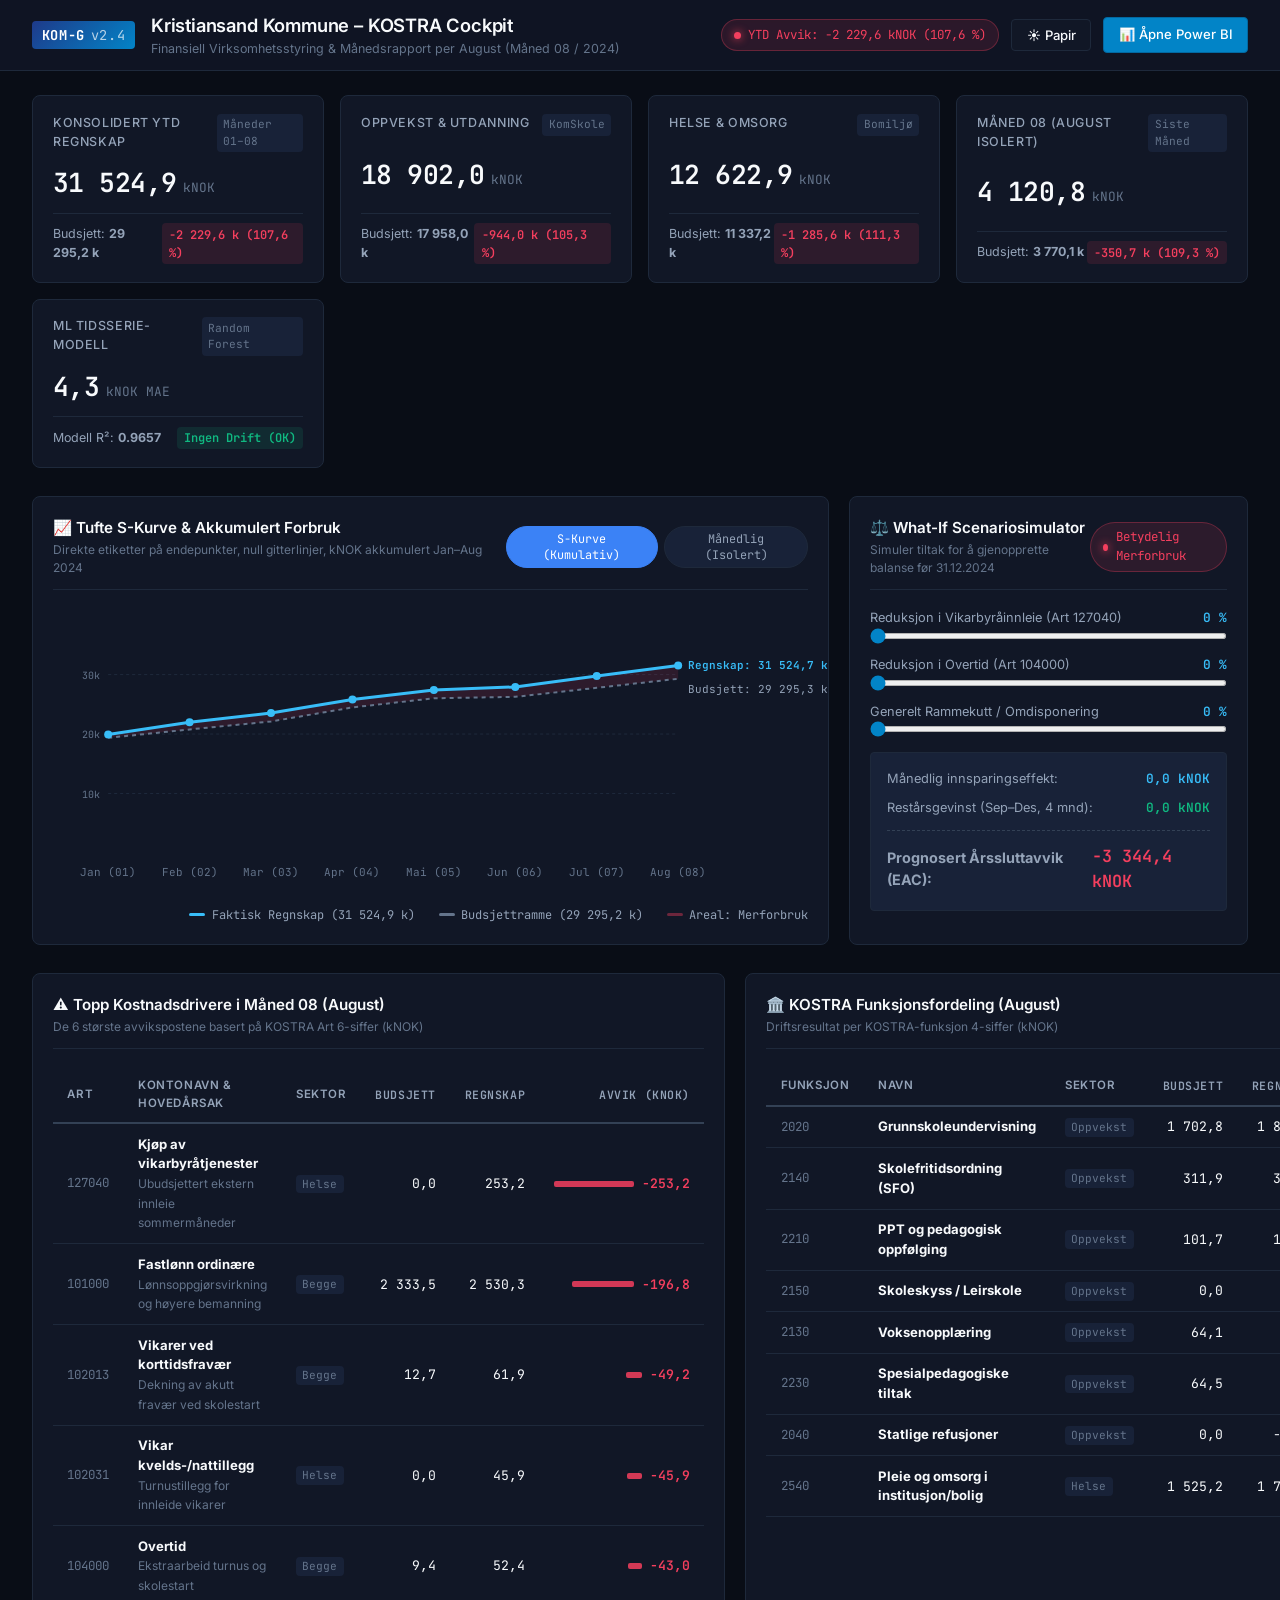
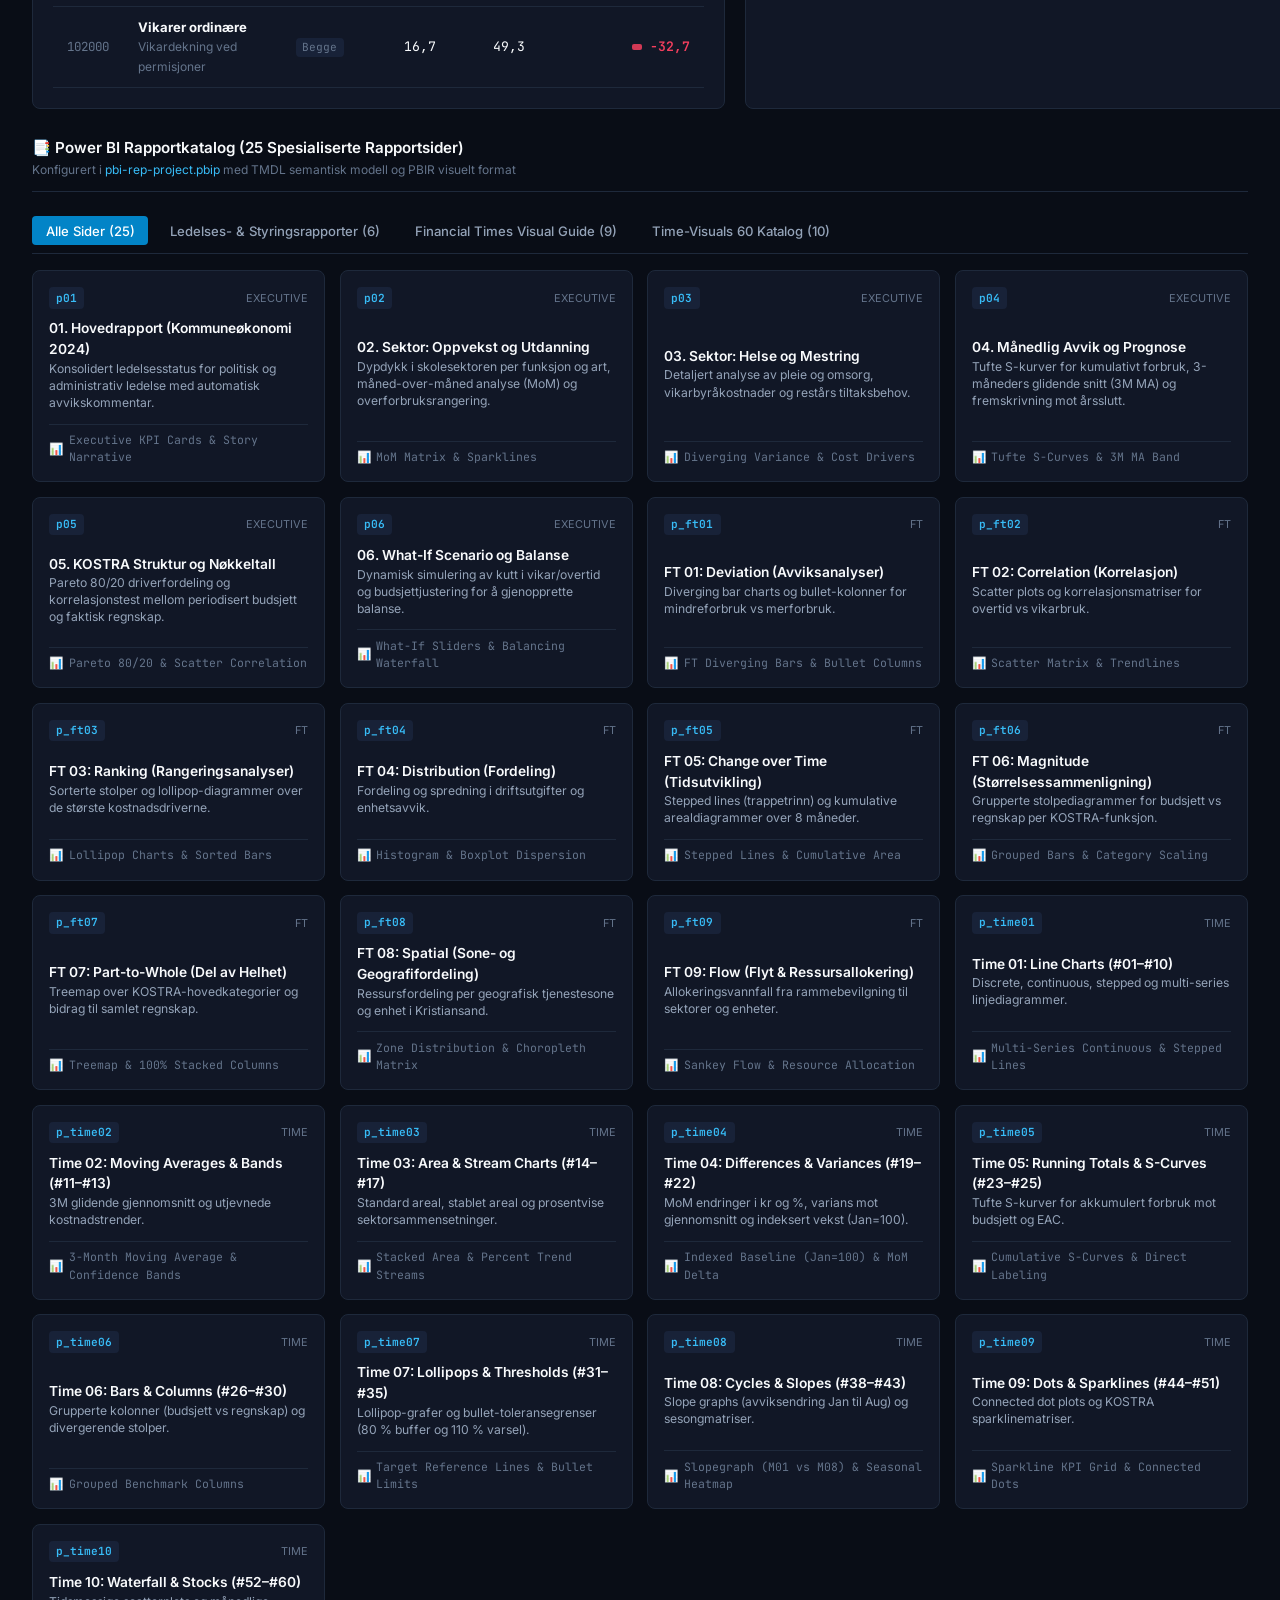
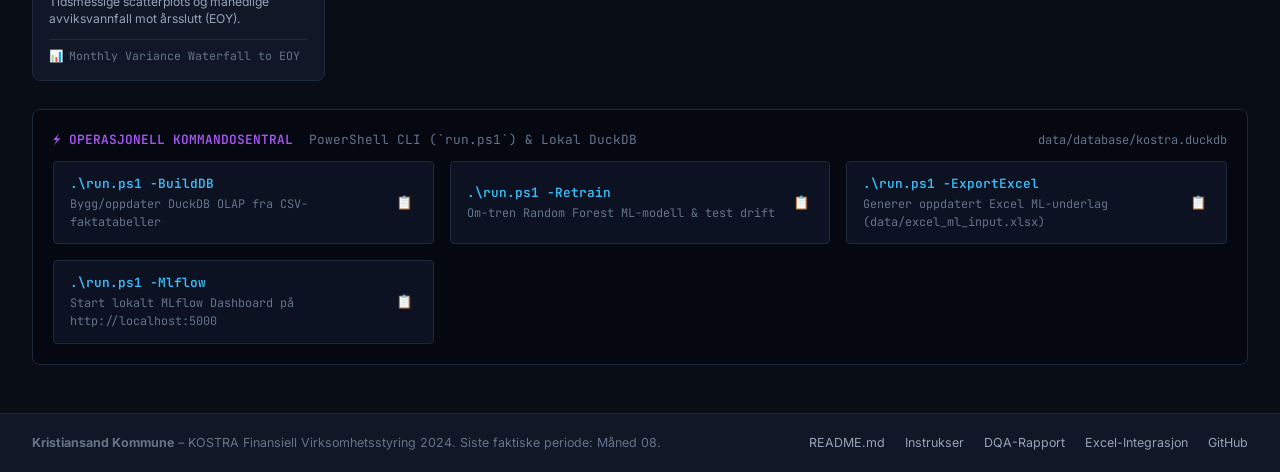
==== index.html @ 32e46402 "feat: add interactive executive cockpit and Tufte UI/UX in index.html" ====
<!DOCTYPE html>
<html lang="no" data-theme="dark">
<head>
  <meta charset="UTF-8">
  <meta name="viewport" content="width=device-width, initial-scale=1.0">
  <meta name="description" content="KOM-G: KomKostra Virksomhetsstyring og KOSTRA Rapporteringsplattform 2024 for Kristiansand kommune. Finansiell rapportering, Tufte S-kurver, What-If simulering og ML tidsserieprognoser.">
  <meta name="author" content="Frank Ellingsen">
  <title>KOM-G | Kristiansand Kommune – Finansiell Virksomhetsstyring & KOSTRA Cockpit</title>
  <link rel="stylesheet" href="assets/css/dashboard.css">
</head>
<body>

  <!-- 1. Top Navigation & Brand Header -->
  <header class="top-nav">
    <div class="brand-section">
      <div class="brand-logo-badge">
        <span>KOM-G</span>
        <span style="opacity: 0.7; font-weight: 400;">v2.4</span>
      </div>
      <div class="brand-title-wrap">
        <h1>Kristiansand Kommune – KOSTRA Cockpit</h1>
        <div class="brand-subtitle">Finansiell Virksomhetsstyring & Månedsrapport per August (Måned 08 / 2024)</div>
      </div>
    </div>

    <div class="nav-actions">
      <div class="status-indicator" id="top-status-indicator">
        <span class="pulse-dot"></span>
        <span>YTD Avvik: -2 229,6 kNOK (107,6 %)</span>
      </div>

      <button id="btn-theme-toggle" class="btn" aria-label="Endre fargetema">
        ☀️ Papir
      </button>

      <a href="pbi-rep-project.pbip" class="btn btn-primary" title="Åpne Power BI PBIP prosjekt">
        📊 Åpne Power BI
      </a>
    </div>
  </header>

  <!-- 2. Main Executive Cockpit Content -->
  <main class="main-content">

    <!-- KPI Metrics Row (Edward Tufte Data-Ink High Precision Cards) -->
    <section class="kpi-grid" aria-label="Hovednøkkeltall">
      <!-- KPI 1 -->
      <article class="kpi-card">
        <div class="kpi-header">
          <span class="kpi-title">Konsolidert YTD Regnskap</span>
          <span class="kpi-tag">Måneder 01–08</span>
        </div>
        <div class="kpi-value-row">
          <span class="kpi-value">31 524,9</span>
          <span class="kpi-unit">kNOK</span>
        </div>
        <div class="kpi-subtext">
          <span>Budsjett: <strong>29 295,2 k</strong></span>
          <span class="variance-pill neg">-2 229,6 k (107,6 %)</span>
        </div>
      </article>

      <!-- KPI 2 -->
      <article class="kpi-card">
        <div class="kpi-header">
          <span class="kpi-title">Oppvekst & Utdanning</span>
          <span class="kpi-tag">KomSkole</span>
        </div>
        <div class="kpi-value-row">
          <span class="kpi-value">18 902,0</span>
          <span class="kpi-unit">kNOK</span>
        </div>
        <div class="kpi-subtext">
          <span>Budsjett: <strong>17 958,0 k</strong></span>
          <span class="variance-pill neg">-944,0 k (105,3 %)</span>
        </div>
      </article>

      <!-- KPI 3 -->
      <article class="kpi-card">
        <div class="kpi-header">
          <span class="kpi-title">Helse & Omsorg</span>
          <span class="kpi-tag">Bomiljø</span>
        </div>
        <div class="kpi-value-row">
          <span class="kpi-value">12 622,9</span>
          <span class="kpi-unit">kNOK</span>
        </div>
        <div class="kpi-subtext">
          <span>Budsjett: <strong>11 337,2 k</strong></span>
          <span class="variance-pill neg">-1 285,6 k (111,3 %)</span>
        </div>
      </article>

      <!-- KPI 4 -->
      <article class="kpi-card">
        <div class="kpi-header">
          <span class="kpi-title">Måned 08 (August Isolert)</span>
          <span class="kpi-tag">Siste Måned</span>
        </div>
        <div class="kpi-value-row">
          <span class="kpi-value">4 120,8</span>
          <span class="kpi-unit">kNOK</span>
        </div>
        <div class="kpi-subtext">
          <span>Budsjett: <strong>3 770,1 k</strong></span>
          <span class="variance-pill neg">-350,7 k (109,3 %)</span>
        </div>
      </article>

      <!-- KPI 5 -->
      <article class="kpi-card">
        <div class="kpi-header">
          <span class="kpi-title">ML Tidsserie-Modell</span>
          <span class="kpi-tag">Random Forest</span>
        </div>
        <div class="kpi-value-row">
          <span class="kpi-value">4,3</span>
          <span class="kpi-unit">kNOK MAE</span>
        </div>
        <div class="kpi-subtext">
          <span>Modell R²: <strong>0.9657</strong></span>
          <span class="variance-pill pos">Ingen Drift (OK)</span>
        </div>
      </article>
    </section>

    <!-- Two-Column Financial Layout: S-Curve & What-If Simulator -->
    <section class="content-grid-2col">
      
      <!-- Panel 1: S-Curve & Time Series -->
      <div class="panel">
        <div class="panel-header">
          <div class="panel-title-wrap">
            <h2>📈 Tufte S-Kurve & Akkumulert Forbruk</h2>
            <div class="panel-subtitle">Direkte etiketter på endepunkter, null gitterlinjer, kNOK akkumulert Jan–Aug 2024</div>
          </div>
          <div class="panel-toolbar">
            <button id="btn-chart-scurve" class="btn-pill active">S-Kurve (Kumulativ)</button>
            <button id="btn-chart-monthly" class="btn-pill">Månedlig (Isolert)</button>
          </div>
        </div>

        <div id="tufte-chart-container" class="chart-container">
          <!-- Dynamic SVG injected by assets/js/dashboard.js -->
        </div>

        <div class="chart-legend-direct">
          <div class="legend-item">
            <div class="legend-line" style="background:#38bdf8;"></div>
            <span>Faktisk Regnskap (31 524,9 k)</span>
          </div>
          <div class="legend-item">
            <div class="legend-line" style="background:#64748b; border: 1px dashed #64748b;"></div>
            <span>Budsjettramme (29 295,2 k)</span>
          </div>
          <div class="legend-item">
            <div class="legend-line" style="background:rgba(244,63,94,0.4);"></div>
            <span>Areal: Merforbruk</span>
          </div>
        </div>
      </div>

      <!-- Panel 2: Interactive What-If Scenario Simulator -->
      <div class="panel">
        <div class="panel-header">
          <div class="panel-title-wrap">
            <h2>⚖️ What-If Scenariosimulator</h2>
            <div class="panel-subtitle">Simuler tiltak for å gjenopprette balanse før 31.12.2024</div>
          </div>
          <div id="sim-status-badge" class="status-indicator">
            <span class="pulse-dot"></span> Betydelig Merforbruk
          </div>
        </div>

        <div class="simulator-controls">
          <!-- Slider 1: Vikarbyrå -->
          <div class="slider-group">
            <div class="slider-label-row">
              <span>Reduksjon i Vikarbyråinnleie (Art 127040)</span>
              <span id="val-vikar" class="slider-value-badge">0 %</span>
            </div>
            <input type="range" id="slider-vikar" class="custom-slider" min="0" max="100" value="0" step="5" aria-label="Vikarbyrå reduksjon prosent">
          </div>

          <!-- Slider 2: Overtid -->
          <div class="slider-group">
            <div class="slider-label-row">
              <span>Reduksjon i Overtid (Art 104000)</span>
              <span id="val-overtid" class="slider-value-badge">0 %</span>
            </div>
            <input type="range" id="slider-overtid" class="custom-slider" min="0" max="100" value="0" step="5" aria-label="Overtid reduksjon prosent">
          </div>

          <!-- Slider 3: Omdisponering -->
          <div class="slider-group">
            <div class="slider-label-row">
              <span>Generelt Rammekutt / Omdisponering</span>
              <span id="val-omdisp" class="slider-value-badge">0 %</span>
            </div>
            <input type="range" id="slider-omdisp" class="custom-slider" min="0" max="10" value="0" step="0.5" aria-label="Generell omdisponering prosent">
          </div>
        </div>

        <!-- Calculated Live Result Box -->
        <div class="simulator-result-box">
          <div class="sim-row">
            <span class="label">Månedlig innsparingseffekt:</span>
            <span id="sim-monthly-save" class="val" style="color:var(--accent-cyan);">0,0 kNOK</span>
          </div>
          <div class="sim-row">
            <span class="label">Restårsgevinst (Sep–Des, 4 mnd):</span>
            <span id="sim-restar-save" class="val" style="color:var(--variance-pos);">0,0 kNOK</span>
          </div>
          <div class="sim-divider"></div>
          <div class="sim-row" style="font-size:0.9rem;">
            <span class="label"><strong>Prognosert Årssluttavvik (EAC):</strong></span>
            <span id="sim-eoy-result" class="val" style="font-size:1.05rem; color:var(--variance-neg);">-3 344,4 kNOK</span>
          </div>
        </div>
      </div>
    </section>

    <!-- Two-Column Financial Tables: Drivers & Kostra Functions -->
    <section class="content-grid-2col">
      
      <!-- Table 1: Største Kostnadsdrivere i August -->
      <div class="panel">
        <div class="panel-header">
          <div class="panel-title-wrap">
            <h2>⚠️ Topp Kostnadsdrivere i Måned 08 (August)</h2>
            <div class="panel-subtitle">De 6 største avvikspostene basert på KOSTRA Art 6-siffer (kNOK)</div>
          </div>
        </div>

        <div class="tufte-table-wrap">
          <table class="tufte-table" aria-label="Topp kostnadsdrivere i august">
            <thead>
              <tr>
                <th>Art</th>
                <th>Kontonavn & Hovedårsak</th>
                <th>Sektor</th>
                <th class="num">Budsjett</th>
                <th class="num">Regnskap</th>
                <th class="num">Avvik (kNOK)</th>
              </tr>
            </thead>
            <tbody id="drivers-table-body">
              <!-- Injected by assets/js/dashboard.js -->
            </tbody>
          </table>
        </div>
      </div>

      <!-- Table 2: Kostra Funksjoner -->
      <div class="panel">
        <div class="panel-header">
          <div class="panel-title-wrap">
            <h2>🏛️ KOSTRA Funksjonsfordeling (August)</h2>
            <div class="panel-subtitle">Driftsresultat per KOSTRA-funksjon 4-siffer (kNOK)</div>
          </div>
        </div>

        <div class="tufte-table-wrap">
          <table class="tufte-table" aria-label="KOSTRA Funksjonsfordeling">
            <thead>
              <tr>
                <th>Funksjon</th>
                <th>Navn</th>
                <th>Sektor</th>
                <th class="num">Budsjett</th>
                <th class="num">Regnskap</th>
                <th class="num">Avvik</th>
              </tr>
            </thead>
            <tbody id="functions-table-body">
              <!-- Injected by assets/js/dashboard.js -->
            </tbody>
          </table>
        </div>
      </div>
    </section>

    <!-- Power BI 25-Siders Rapportkatalog (Interactive Tabbed Navigator) -->
    <section class="catalog-section">
      <div class="panel-header" style="margin-bottom:0.5rem;">
        <div class="panel-title-wrap">
          <h2>📑 Power BI Rapportkatalog (25 Spesialiserte Rapportsider)</h2>
          <div class="panel-subtitle">Konfigurert i <a href="pbi-rep-project.pbip" style="color:var(--accent-cyan);text-decoration:none;">pbi-rep-project.pbip</a> med TMDL semantisk modell og PBIR visuelt format</div>
        </div>
      </div>

      <nav class="catalog-tabs" aria-label="Rapportkategori">
        <button class="tab-btn active" data-filter="all">Alle Sider (25)</button>
        <button class="tab-btn" data-filter="executive">Ledelses- & Styringsrapporter (6)</button>
        <button class="tab-btn" data-filter="ft">Financial Times Visual Guide (9)</button>
        <button class="tab-btn" data-filter="time">Time-Visuals 60 Katalog (10)</button>
      </nav>

      <div id="catalog-grid" class="catalog-grid">
        <!-- Injected dynamically by assets/js/dashboard.js -->
      </div>
    </section>

    <!-- Operational Hub & CLI Cheatsheet -->
    <section class="cli-box">
      <div style="display:flex; justify-content:space-between; align-items:center;">
        <div>
          <span style="color:#a855f7; font-weight:600;">⚡ OPERASJONELL KOMMANDOSENTRAL</span>
          <span style="color:var(--text-muted); margin-left:0.5rem;">PowerShell CLI (`run.ps1`) & Lokal DuckDB</span>
        </div>
        <span style="color:var(--text-muted); font-size:0.75rem;">data/database/kostra.duckdb</span>
      </div>

      <div class="cli-grid">
        <div class="cli-item">
          <div>
            <div class="cli-cmd">.\run.ps1 -BuildDB</div>
            <div class="cli-desc">Bygg/oppdater DuckDB OLAP fra CSV-faktatabeller</div>
          </div>
          <button class="btn-copy" data-copy=".\run.ps1 -BuildDB" title="Kopier kommando">📋</button>
        </div>

        <div class="cli-item">
          <div>
            <div class="cli-cmd">.\run.ps1 -Retrain</div>
            <div class="cli-desc">Om-tren Random Forest ML-modell & test drift</div>
          </div>
          <button class="btn-copy" data-copy=".\run.ps1 -Retrain" title="Kopier kommando">📋</button>
        </div>

        <div class="cli-item">
          <div>
            <div class="cli-cmd">.\run.ps1 -ExportExcel</div>
            <div class="cli-desc">Generer oppdatert Excel ML-underlag (data/excel_ml_input.xlsx)</div>
          </div>
          <button class="btn-copy" data-copy=".\run.ps1 -ExportExcel" title="Kopier kommando">📋</button>
        </div>

        <div class="cli-item">
          <div>
            <div class="cli-cmd">.\run.ps1 -Mlflow</div>
            <div class="cli-desc">Start lokalt MLflow Dashboard på http://localhost:5000</div>
          </div>
          <button class="btn-copy" data-copy=".\run.ps1 -Mlflow" title="Kopier kommando">📋</button>
        </div>
      </div>
    </section>

  </main>

  <!-- 3. Footer -->
  <footer class="footer">
    <div>
      <strong>Kristiansand Kommune</strong> – KOSTRA Finansiell Virksomhetsstyring 2024. Siste faktiske periode: Måned 08.
    </div>
    <div class="footer-links">
      <a href="README.md" class="footer-link">README.md</a>
      <a href="instructions/README.md" class="footer-link">Instrukser</a>
      <a href="docs/07_Data_Quality_and_Assurance_Rapport.md" class="footer-link">DQA-Rapport</a>
      <a href="docs/POWERBI_TO_EXCEL_INTEGRATION.md" class="footer-link">Excel-Integrasjon</a>
      <a href="https://github.com/Frank-Ellingsen/KOM-G" target="_blank" rel="noopener noreferrer" class="footer-link">GitHub</a>
    </div>
  </footer>

  <script src="assets/js/dashboard.js"></script>
</body>
</html>
---- assets/css/dashboard.css ----
/* ==========================================================================
   KOM-G: KomKostra Executive Cockpit & BI Portal
   Design System: Edward Tufte Data-Ink Ratio & Precision Financial UI
   ========================================================================== */

@import url('https://fonts.googleapis.com/css2?family=Inter:wght@300;400;500;600;700&family=JetBrains+Mono:wght@400;500;600&display=swap');

:root {
  color-scheme: dark light;
  
  /* Typography */
  --font-sans: 'Inter', -apple-system, BlinkMacSystemFont, 'Segoe UI', Roboto, Helvetica, Arial, sans-serif;
  --font-mono: 'JetBrains Mono', 'SF Mono', Consolas, 'Liberation Mono', Menlo, monospace;
  
  /* Color Tokens - Executive Dark (Default) */
  --bg-base: #090d16;
  --bg-surface: #111726;
  --bg-surface-elevated: #182238;
  --bg-surface-glass: rgba(17, 23, 38, 0.85);
  --border-subtle: #1e293b;
  --border-prominent: #334155;
  
  --text-primary: #f8fafc;
  --text-secondary: #94a3b8;
  --text-muted: #64748b;
  
  /* Tufte Financial Semantics: Muted Base with Precision Highlights */
  --variance-neg: #f43f5e;       /* Merforbruk / Underskudd */
  --variance-neg-bg: rgba(244, 63, 94, 0.12);
  --variance-neg-border: rgba(244, 63, 94, 0.3);
  
  --variance-pos: #10b981;       /* Mindreforbruk / Besparelse */
  --variance-pos-bg: rgba(16, 185, 129, 0.12);
  --variance-pos-border: rgba(16, 185, 129, 0.3);
  
  --accent-cyan: #38bdf8;
  --accent-blue: #3b82f6;
  --accent-amber: #f59e0b;
  --accent-purple: #a855f7;
  
  --radius-sm: 4px;
  --radius-md: 8px;
  --radius-lg: 12px;
  
  --transition-fast: 0.15s ease;
  --transition-normal: 0.25s ease;
}

[data-theme="light"] {
  --bg-base: #f8fafc;
  --bg-surface: #ffffff;
  --bg-surface-elevated: #f1f5f9;
  --bg-surface-glass: rgba(255, 255, 255, 0.9);
  --border-subtle: #e2e8f0;
  --border-prominent: #cbd5e1;
  
  --text-primary: #0f172a;
  --text-secondary: #475569;
  --text-muted: #64748b;
  
  --variance-neg: #dc2626;
  --variance-neg-bg: rgba(220, 38, 38, 0.08);
  --variance-neg-border: rgba(220, 38, 38, 0.25);
  
  --variance-pos: #059669;
  --variance-pos-bg: rgba(5, 150, 105, 0.08);
  --variance-pos-border: rgba(5, 150, 105, 0.25);
  
  --accent-cyan: #0284c7;
  --accent-blue: #2563eb;
  --accent-amber: #d97706;
}

/* CSS Reset & Global Layout */
*, *::before, *::after {
  box-sizing: border-box;
  margin: 0;
  padding: 0;
}

body {
  font-family: var(--font-sans);
  background-color: var(--bg-base);
  color: var(--text-primary);
  line-height: 1.5;
  -webkit-font-smoothing: antialiased;
  min-height: 100vh;
  display: flex;
  flex-direction: column;
}

/* Top Navigation Bar */
.top-nav {
  position: sticky;
  top: 0;
  z-index: 100;
  background-color: var(--bg-surface-glass);
  backdrop-filter: blur(12px);
  -webkit-backdrop-filter: blur(12px);
  border-bottom: 1px solid var(--border-subtle);
  padding: 0.75rem 2rem;
  display: flex;
  justify-content: space-between;
  align-items: center;
}

.brand-section {
  display: flex;
  align-items: center;
  gap: 1rem;
}

.brand-logo-badge {
  font-family: var(--font-mono);
  font-size: 0.85rem;
  font-weight: 700;
  letter-spacing: 0.05em;
  padding: 0.25rem 0.6rem;
  background: linear-gradient(135deg, #1e3a8a, #0284c7);
  color: #ffffff;
  border-radius: var(--radius-sm);
  display: inline-flex;
  align-items: center;
  gap: 0.35rem;
}

.brand-title-wrap h1 {
  font-size: 1.15rem;
  font-weight: 600;
  letter-spacing: -0.01em;
  color: var(--text-primary);
  margin: 0;
  display: flex;
  align-items: center;
  gap: 0.5rem;
}

.brand-subtitle {
  font-size: 0.78rem;
  color: var(--text-muted);
}

.nav-actions {
  display: flex;
  align-items: center;
  gap: 0.75rem;
}

.status-indicator {
  display: flex;
  align-items: center;
  gap: 0.45rem;
  padding: 0.35rem 0.75rem;
  border-radius: 9999px;
  font-size: 0.78rem;
  font-family: var(--font-mono);
  background-color: var(--variance-neg-bg);
  color: var(--variance-neg);
  border: 1px solid var(--variance-neg-border);
}

.status-indicator.pos {
  background-color: var(--variance-pos-bg);
  color: var(--variance-pos);
  border-color: var(--variance-pos-border);
}

.pulse-dot {
  width: 7px;
  height: 7px;
  border-radius: 50%;
  background-color: currentColor;
  box-shadow: 0 0 8px currentColor;
  animation: pulse-glow 2s infinite ease-in-out;
}

@keyframes pulse-glow {
  0%, 100% { opacity: 1; transform: scale(1); }
  50% { opacity: 0.4; transform: scale(0.85); }
}

.btn {
  font-family: var(--font-sans);
  font-size: 0.82rem;
  font-weight: 500;
  padding: 0.45rem 0.9rem;
  border-radius: var(--radius-sm);
  border: 1px solid var(--border-subtle);
  background: var(--bg-surface);
  color: var(--text-primary);
  cursor: pointer;
  display: inline-flex;
  align-items: center;
  gap: 0.45rem;
  transition: all var(--transition-fast);
  text-decoration: none;
}

.btn:hover {
  background: var(--bg-surface-elevated);
  border-color: var(--border-prominent);
}

.btn-primary {
  background: #0284c7;
  color: #ffffff;
  border-color: #0369a1;
}

.btn-primary:hover {
  background: #0369a1;
}

.btn-icon {
  padding: 0.45rem;
  border-radius: var(--radius-sm);
  background: var(--bg-surface);
  border: 1px solid var(--border-subtle);
  color: var(--text-secondary);
  cursor: pointer;
  display: inline-flex;
  align-items: center;
  justify-content: center;
}

.btn-icon:hover {
  color: var(--text-primary);
  border-color: var(--border-prominent);
}

/* Main Container */
.main-content {
  flex: 1;
  max-width: 1440px;
  width: 100%;
  margin: 0 auto;
  padding: 1.5rem 2rem 3rem;
  display: flex;
  flex-direction: column;
  gap: 1.75rem;
}

/* Executive KPI Grid */
.kpi-grid {
  display: grid;
  grid-template-columns: repeat(auto-fit, minmax(240px, 1fr));
  gap: 1rem;
}

.kpi-card {
  background: var(--bg-surface);
  border: 1px solid var(--border-subtle);
  border-radius: var(--radius-md);
  padding: 1.1rem 1.25rem;
  display: flex;
  flex-direction: column;
  justify-content: space-between;
  position: relative;
  transition: border-color var(--transition-fast);
}

.kpi-card:hover {
  border-color: var(--border-prominent);
}

.kpi-header {
  display: flex;
  justify-content: space-between;
  align-items: flex-start;
  margin-bottom: 0.5rem;
}

.kpi-title {
  font-size: 0.78rem;
  font-weight: 500;
  text-transform: uppercase;
  letter-spacing: 0.05em;
  color: var(--text-secondary);
}

.kpi-tag {
  font-size: 0.7rem;
  font-family: var(--font-mono);
  padding: 0.15rem 0.4rem;
  border-radius: var(--radius-sm);
  background: var(--bg-surface-elevated);
  color: var(--text-muted);
}

.kpi-value-row {
  display: flex;
  align-items: baseline;
  gap: 0.4rem;
  margin: 0.2rem 0;
}

.kpi-value {
  font-family: var(--font-mono);
  font-size: 1.65rem;
  font-weight: 600;
  color: var(--text-primary);
  letter-spacing: -0.02em;
}

.kpi-unit {
  font-size: 0.8rem;
  color: var(--text-muted);
  font-family: var(--font-mono);
}

.kpi-subtext {
  font-size: 0.78rem;
  display: flex;
  justify-content: space-between;
  align-items: center;
  color: var(--text-secondary);
  border-top: 1px solid var(--border-subtle);
  padding-top: 0.6rem;
  margin-top: 0.4rem;
}

.variance-pill {
  font-family: var(--font-mono);
  font-size: 0.75rem;
  font-weight: 600;
  padding: 0.15rem 0.45rem;
  border-radius: var(--radius-sm);
}

.variance-pill.neg {
  color: var(--variance-neg);
  background: var(--variance-neg-bg);
}

.variance-pill.pos {
  color: var(--variance-pos);
  background: var(--variance-pos-bg);
}

/* Two Column Financial Section */
.content-grid-2col {
  display: grid;
  grid-template-columns: 2fr 1fr;
  gap: 1.25rem;
}

@media (max-width: 1024px) {
  .content-grid-2col {
    grid-template-columns: 1fr;
  }
}

.panel {
  background: var(--bg-surface);
  border: 1px solid var(--border-subtle);
  border-radius: var(--radius-md);
  padding: 1.25rem;
  display: flex;
  flex-direction: column;
}

.panel-header {
  display: flex;
  justify-content: space-between;
  align-items: center;
  margin-bottom: 1.1rem;
  padding-bottom: 0.75rem;
  border-bottom: 1px solid var(--border-subtle);
}

.panel-title-wrap h2 {
  font-size: 0.95rem;
  font-weight: 600;
  color: var(--text-primary);
  display: flex;
  align-items: center;
  gap: 0.5rem;
}

.panel-subtitle {
  font-size: 0.75rem;
  color: var(--text-muted);
  margin-top: 0.1rem;
}

.panel-toolbar {
  display: flex;
  gap: 0.4rem;
}

.btn-pill {
  font-size: 0.74rem;
  font-family: var(--font-mono);
  padding: 0.25rem 0.6rem;
  border-radius: 9999px;
  background: var(--bg-surface-elevated);
  border: 1px solid var(--border-subtle);
  color: var(--text-secondary);
  cursor: pointer;
  transition: all var(--transition-fast);
}

.btn-pill.active, .btn-pill:hover {
  background: var(--accent-blue);
  color: #ffffff;
  border-color: var(--accent-blue);
}

/* SVG Chart Container */
.chart-container {
  width: 100%;
  position: relative;
  min-height: 280px;
}

.tufte-svg {
  width: 100%;
  height: 280px;
  overflow: visible;
}

.chart-legend-direct {
  display: flex;
  justify-content: flex-end;
  gap: 1.5rem;
  margin-top: 0.75rem;
  font-size: 0.75rem;
  font-family: var(--font-mono);
  color: var(--text-secondary);
}

.legend-item {
  display: flex;
  align-items: center;
  gap: 0.4rem;
}

.legend-line {
  width: 16px;
  height: 3px;
  border-radius: 2px;
}

/* Interactive What-If Simulator */
.simulator-controls {
  display: flex;
  flex-direction: column;
  gap: 1rem;
  margin-bottom: 1.25rem;
}

.slider-group {
  display: flex;
  flex-direction: column;
  gap: 0.35rem;
}

.slider-label-row {
  display: flex;
  justify-content: space-between;
  font-size: 0.8rem;
  color: var(--text-secondary);
}

.slider-value-badge {
  font-family: var(--font-mono);
  font-weight: 600;
  color: var(--accent-cyan);
}

.custom-slider {
  width: 100%;
  accent-color: #0284c7;
  cursor: pointer;
  height: 6px;
  border-radius: 3px;
  background: var(--border-subtle);
}

.simulator-result-box {
  background: var(--bg-surface-elevated);
  border: 1px solid var(--border-subtle);
  border-radius: var(--radius-sm);
  padding: 1rem;
  display: flex;
  flex-direction: column;
  gap: 0.6rem;
}

.sim-row {
  display: flex;
  justify-content: space-between;
  align-items: center;
  font-size: 0.8rem;
}

.sim-row .label {
  color: var(--text-secondary);
}

.sim-row .val {
  font-family: var(--font-mono);
  font-weight: 600;
}

.sim-divider {
  border-bottom: 1px dashed var(--border-prominent);
  margin: 0.2rem 0;
}

/* Tufte Data Tables (Zero Vertical Lines) */
.tufte-table-wrap {
  width: 100%;
  overflow-x: auto;
}

.tufte-table {
  width: 100%;
  border-collapse: collapse;
  font-size: 0.82rem;
}

.tufte-table th,
.tufte-table td {
  padding: 0.65rem 0.9rem;
  text-align: left;
  border-top: none;
  border-left: none;
  border-right: none;
}

.tufte-table th {
  border-bottom: 2px solid var(--border-prominent);
  font-weight: 600;
  text-transform: uppercase;
  font-size: 0.72rem;
  letter-spacing: 0.05em;
  color: var(--text-secondary);
}

.tufte-table td {
  border-bottom: 1px solid var(--border-subtle);
  color: var(--text-primary);
}

.tufte-table tr:hover td {
  background-color: rgba(56, 189, 248, 0.03);
}

.tufte-table th.num,
.tufte-table td.num {
  text-align: right;
  font-family: var(--font-mono);
  font-variant-numeric: tabular-nums;
}

.tufte-table td.code {
  font-family: var(--font-mono);
  color: var(--text-muted);
  font-size: 0.78rem;
}

/* Variance Bar in Table */
.variance-bar-cell {
  display: flex;
  align-items: center;
  justify-content: flex-end;
  gap: 0.5rem;
}

.mini-bar {
  height: 6px;
  border-radius: 2px;
  background-color: var(--variance-neg);
  opacity: 0.85;
}

/* 25-Siders Rapportkatalog Tabs & Grid */
.catalog-section {
  display: flex;
  flex-direction: column;
  gap: 1rem;
}

.catalog-tabs {
  display: flex;
  gap: 0.5rem;
  border-bottom: 1px solid var(--border-subtle);
  padding-bottom: 0.5rem;
  overflow-x: auto;
}

.tab-btn {
  background: transparent;
  border: none;
  color: var(--text-secondary);
  font-family: var(--font-sans);
  font-size: 0.82rem;
  font-weight: 500;
  padding: 0.4rem 0.85rem;
  border-radius: var(--radius-sm);
  cursor: pointer;
  transition: all var(--transition-fast);
  white-space: nowrap;
}

.tab-btn:hover {
  color: var(--text-primary);
  background: var(--bg-surface-elevated);
}

.tab-btn.active {
  color: #ffffff;
  background: #0284c7;
}

.catalog-grid {
  display: grid;
  grid-template-columns: repeat(auto-fill, minmax(280px, 1fr));
  gap: 0.9rem;
}

.report-page-card {
  background: var(--bg-surface);
  border: 1px solid var(--border-subtle);
  border-radius: var(--radius-md);
  padding: 1rem;
  display: flex;
  flex-direction: column;
  justify-content: space-between;
  gap: 0.6rem;
  transition: transform var(--transition-fast), border-color var(--transition-fast);
}

.report-page-card:hover {
  border-color: var(--accent-cyan);
  transform: translateY(-2px);
}

.card-top {
  display: flex;
  justify-content: space-between;
  align-items: center;
}

.page-num-pill {
  font-family: var(--font-mono);
  font-size: 0.7rem;
  font-weight: 600;
  padding: 0.15rem 0.45rem;
  border-radius: var(--radius-sm);
  background: var(--bg-surface-elevated);
  color: var(--accent-cyan);
}

.page-category-tag {
  font-size: 0.68rem;
  text-transform: uppercase;
  color: var(--text-muted);
}

.card-title {
  font-size: 0.86rem;
  font-weight: 600;
  color: var(--text-primary);
}

.card-desc {
  font-size: 0.76rem;
  color: var(--text-secondary);
  line-height: 1.4;
}

.card-visual-type {
  font-size: 0.72rem;
  font-family: var(--font-mono);
  color: var(--text-muted);
  border-top: 1px solid var(--border-subtle);
  padding-top: 0.4rem;
  margin-top: 0.2rem;
  display: flex;
  align-items: center;
  gap: 0.35rem;
}

/* Architecture & CLI Drawer / Box */
.cli-box {
  background: #050811;
  border: 1px solid var(--border-subtle);
  border-radius: var(--radius-md);
  padding: 1.25rem;
  font-family: var(--font-mono);
  font-size: 0.8rem;
}

.cli-grid {
  display: grid;
  grid-template-columns: repeat(auto-fit, minmax(300px, 1fr));
  gap: 1rem;
  margin-top: 0.75rem;
}

.cli-item {
  background: #0c1222;
  border: 1px solid #1e293b;
  border-radius: var(--radius-sm);
  padding: 0.75rem 1rem;
  display: flex;
  justify-content: space-between;
  align-items: center;
}

.cli-cmd {
  color: #38bdf8;
  font-weight: 600;
}

.cli-desc {
  color: var(--text-muted);
  font-size: 0.74rem;
  margin-top: 0.15rem;
}

.btn-copy {
  background: transparent;
  border: none;
  color: var(--text-muted);
  cursor: pointer;
  padding: 0.2rem;
  transition: color var(--transition-fast);
}

.btn-copy:hover {
  color: var(--text-primary);
}

/* Footer */
.footer {
  margin-top: auto;
  border-top: 1px solid var(--border-subtle);
  background-color: var(--bg-surface);
  padding: 1.25rem 2rem;
  display: flex;
  justify-content: space-between;
  align-items: center;
  font-size: 0.78rem;
  color: var(--text-muted);
}

.footer-links {
  display: flex;
  gap: 1.25rem;
}

.footer-link {
  color: var(--text-secondary);
  text-decoration: none;
}

.footer-link:hover {
  color: var(--text-primary);
  text-decoration: underline;
}
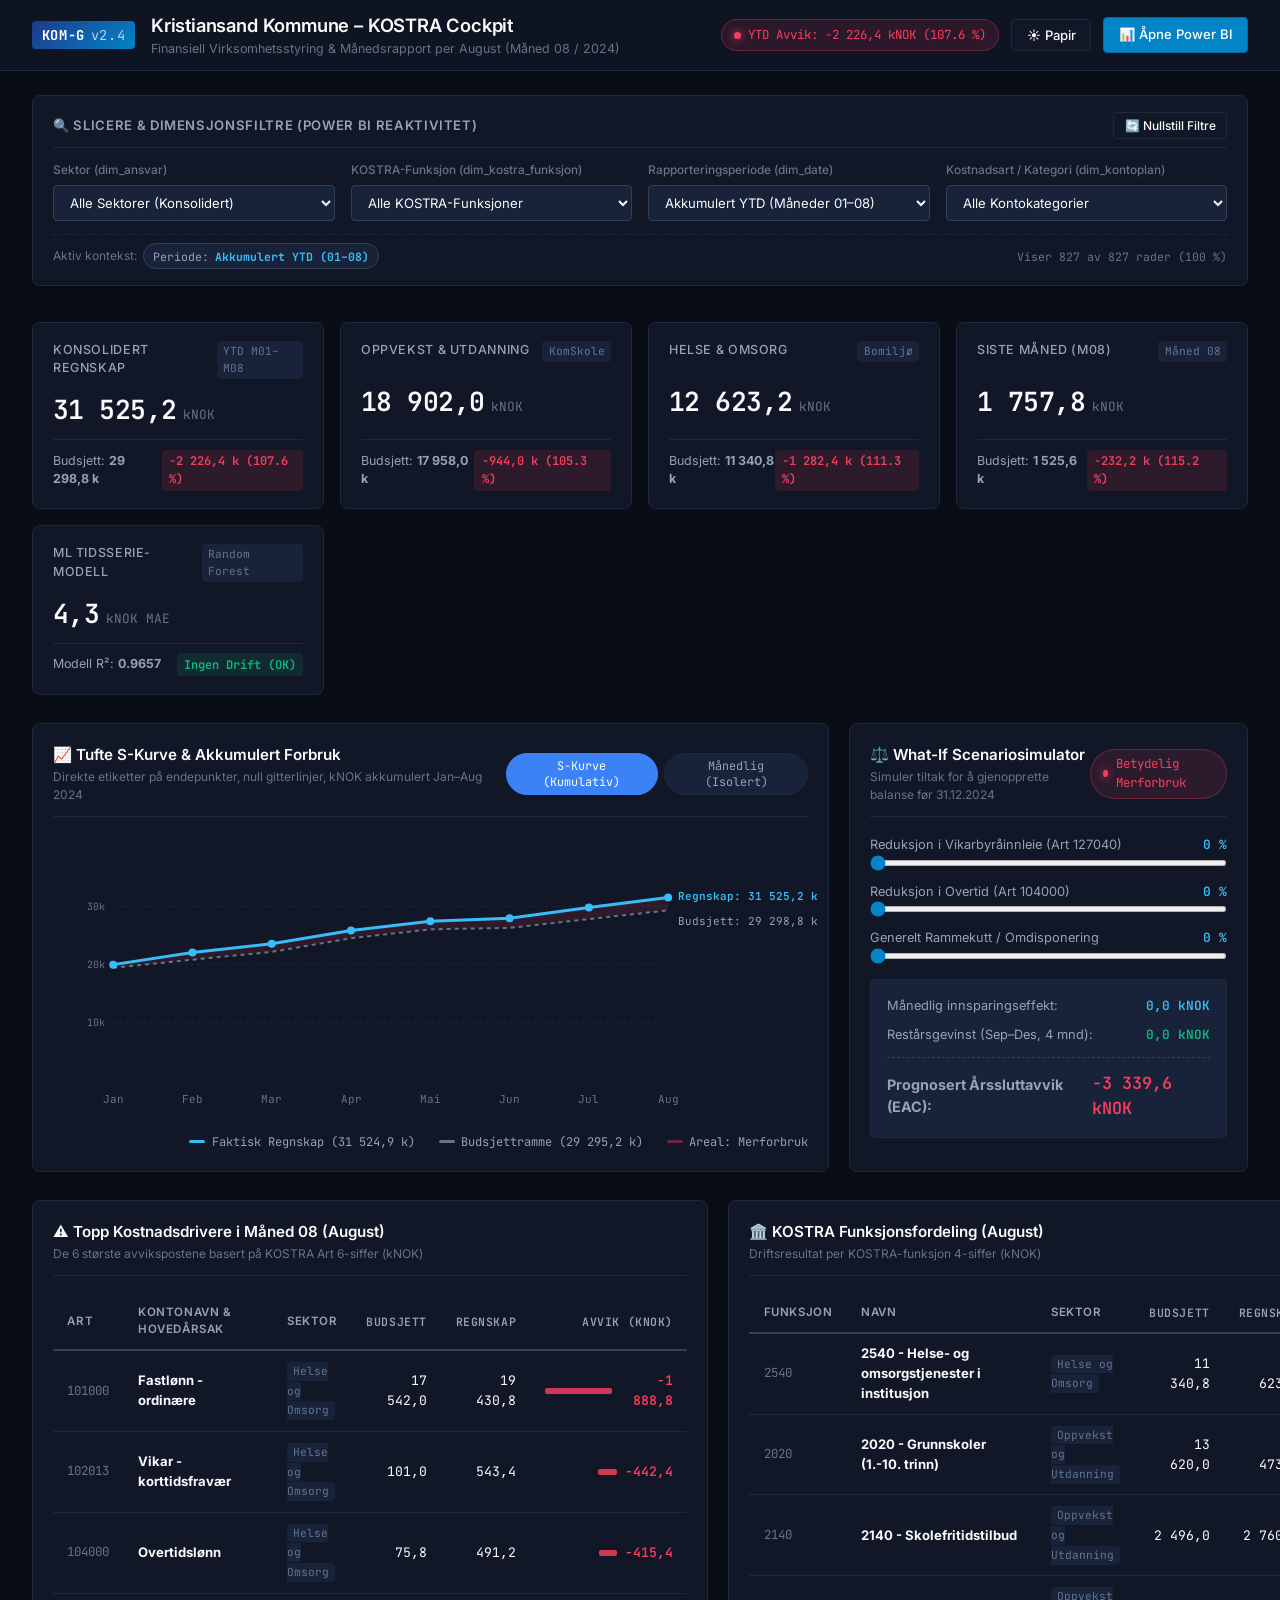
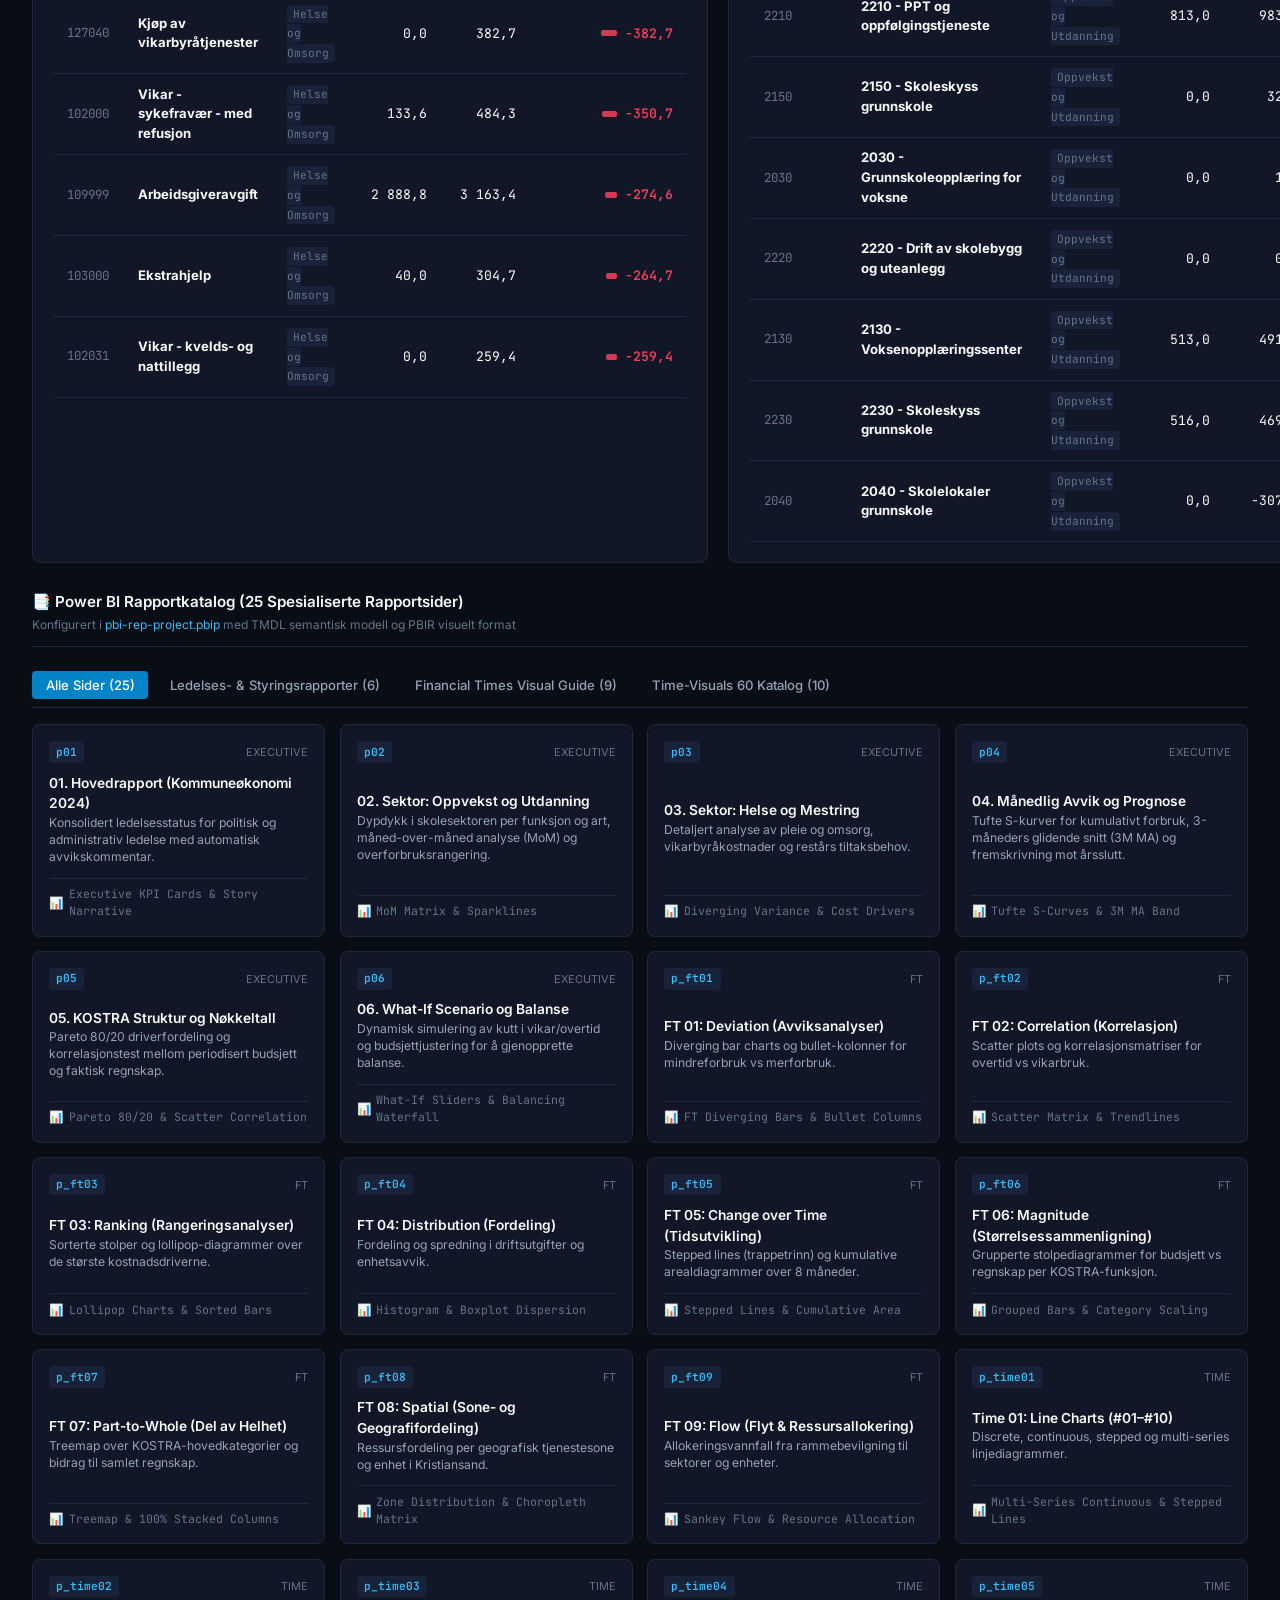
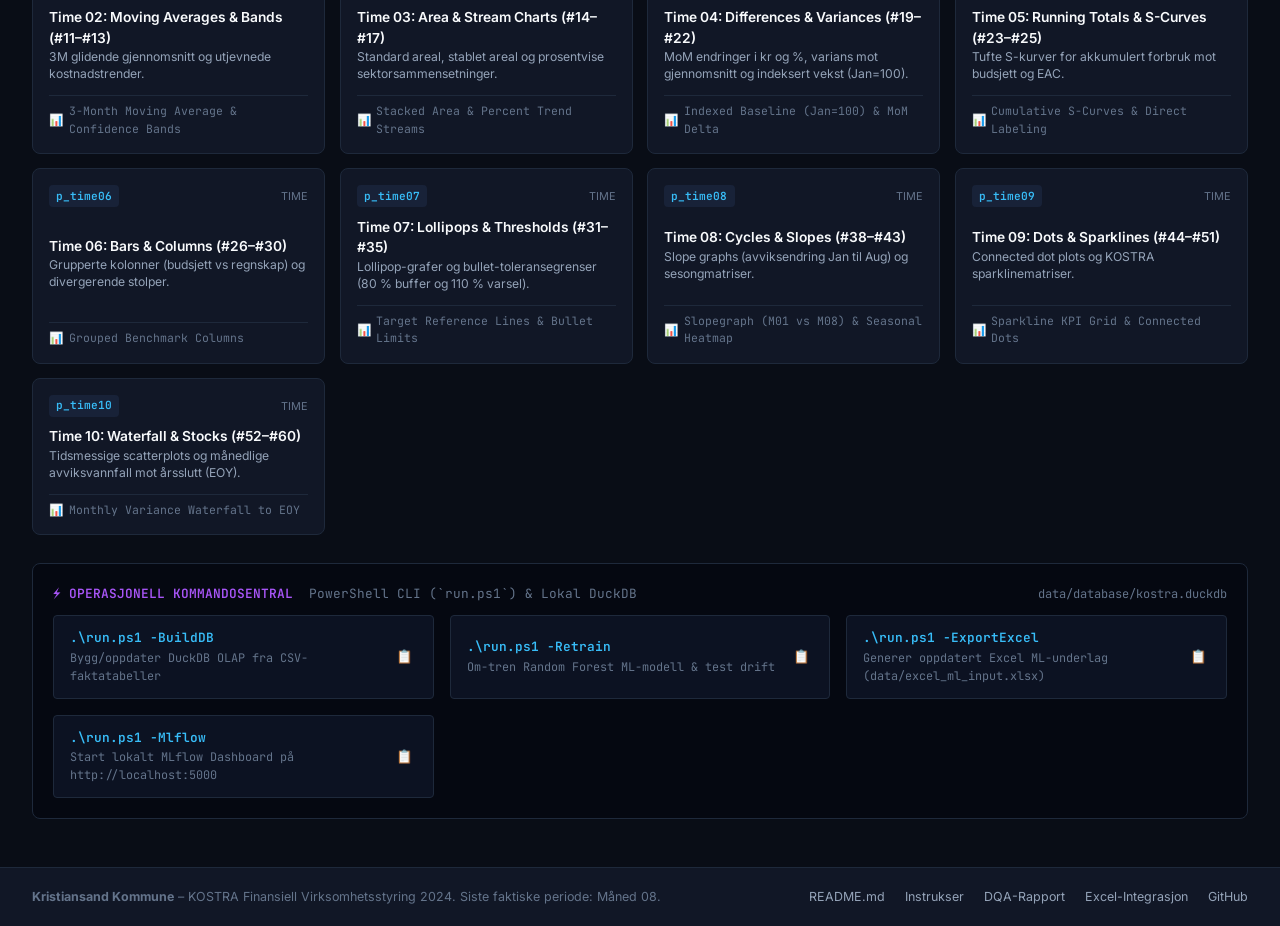
==== commit 076fbb47: "feat: implement dynamic Power BI slicers and cross-filtering engine in index.html" ====
--- a/index.html
+++ b/index.html
@@ -42,69 +42,146 @@
   <!-- 2. Main Executive Cockpit Content -->
   <main class="main-content">
 
+    <!-- Power BI Slicers Ribbon -->
+    <section class="slicer-panel" aria-label="Power BI Slicere & Filtre">
+      <div class="slicer-header-row">
+        <div class="slicer-title">
+          <span>🔍 Slicere & Dimensjonsfiltre (Power BI Reaktivitet)</span>
+        </div>
+        <div style="display:flex; gap:0.5rem; align-items:center;">
+          <button id="btn-reset-slicers" class="btn" style="font-size:0.75rem; padding:0.3rem 0.65rem;">
+            🔄 Nullstill Filtre
+          </button>
+        </div>
+      </div>
+
+      <div class="slicer-grid">
+        <!-- Slicer 1: Sektor -->
+        <div class="slicer-control">
+          <label class="slicer-label" for="slicer-sector">
+            <span>Sektor (dim_ansvar)</span>
+          </label>
+          <select id="slicer-sector" class="slicer-select">
+            <option value="all">Alle Sektorer (Konsolidert)</option>
+            <option value="Oppvekst og Utdanning">Oppvekst og Utdanning (KomSkole)</option>
+            <option value="Helse og Omsorg">Helse og Omsorg (Bomiljø)</option>
+          </select>
+        </div>
+
+        <!-- Slicer 2: KOSTRA Funksjon -->
+        <div class="slicer-control">
+          <label class="slicer-label" for="slicer-function">
+            <span>KOSTRA-Funksjon (dim_kostra_funksjon)</span>
+          </label>
+          <select id="slicer-function" class="slicer-select">
+            <option value="all">Alle Funksjoner</option>
+          </select>
+        </div>
+
+        <!-- Slicer 3: Rapporteringsperiode -->
+        <div class="slicer-control">
+          <label class="slicer-label" for="slicer-month">
+            <span>Rapporteringsperiode (dim_date)</span>
+          </label>
+          <select id="slicer-month" class="slicer-select">
+            <option value="ytd">Akkumulert YTD (Måneder 01–08)</option>
+            <option value="8">Måned 08 (August - Siste)</option>
+            <option value="7">Måned 07 (Juli)</option>
+            <option value="6">Måned 06 (Juni)</option>
+            <option value="5">Måned 05 (Mai)</option>
+            <option value="4">Måned 04 (April)</option>
+            <option value="3">Måned 03 (Mars)</option>
+            <option value="2">Måned 02 (Februar)</option>
+            <option value="1">Måned 01 (Januar)</option>
+          </select>
+        </div>
+
+        <!-- Slicer 4: Kostnadskategori -->
+        <div class="slicer-control">
+          <label class="slicer-label" for="slicer-category">
+            <span>Kostnadsart / Kategori (dim_kontoplan)</span>
+          </label>
+          <select id="slicer-category" class="slicer-select">
+            <option value="all">Alle Kategorier</option>
+          </select>
+        </div>
+      </div>
+
+      <!-- Active Filter Chips Bar -->
+      <div class="filter-context-bar">
+        <div class="active-filters-list" id="active-filters-container">
+          <span style="color:var(--text-muted);">Aktiv kontekst:</span>
+          <span class="filter-chip">Konsolidert Total</span>
+        </div>
+        <div id="filter-record-count" style="font-family:var(--font-mono); font-size:0.72rem;">
+          Viser 827 av 827 rader (100 %)
+        </div>
+      </div>
+    </section>
+
     <!-- KPI Metrics Row (Edward Tufte Data-Ink High Precision Cards) -->
     <section class="kpi-grid" aria-label="Hovednøkkeltall">
       <!-- KPI 1 -->
       <article class="kpi-card">
         <div class="kpi-header">
-          <span class="kpi-title">Konsolidert YTD Regnskap</span>
-          <span class="kpi-tag">Måneder 01–08</span>
+          <span class="kpi-title" id="kpi1-title">Konsolidert YTD Regnskap</span>
+          <span class="kpi-tag" id="kpi1-tag">Måneder 01–08</span>
         </div>
         <div class="kpi-value-row">
-          <span class="kpi-value">31 524,9</span>
+          <span class="kpi-value" id="kpi1-value">31 524,9</span>
           <span class="kpi-unit">kNOK</span>
         </div>
         <div class="kpi-subtext">
-          <span>Budsjett: <strong>29 295,2 k</strong></span>
-          <span class="variance-pill neg">-2 229,6 k (107,6 %)</span>
+          <span id="kpi1-budget">Budsjett: <strong>29 295,2 k</strong></span>
+          <span class="variance-pill neg" id="kpi1-variance">-2 229,6 k (107,6 %)</span>
         </div>
       </article>
 
       <!-- KPI 2 -->
       <article class="kpi-card">
         <div class="kpi-header">
-          <span class="kpi-title">Oppvekst & Utdanning</span>
-          <span class="kpi-tag">KomSkole</span>
+          <span class="kpi-title" id="kpi2-title">Oppvekst & Utdanning</span>
+          <span class="kpi-tag" id="kpi2-tag">KomSkole</span>
         </div>
         <div class="kpi-value-row">
-          <span class="kpi-value">18 902,0</span>
+          <span class="kpi-value" id="kpi2-value">18 902,0</span>
           <span class="kpi-unit">kNOK</span>
         </div>
         <div class="kpi-subtext">
-          <span>Budsjett: <strong>17 958,0 k</strong></span>
-          <span class="variance-pill neg">-944,0 k (105,3 %)</span>
+          <span id="kpi2-budget">Budsjett: <strong>17 958,0 k</strong></span>
+          <span class="variance-pill neg" id="kpi2-variance">-944,0 k (105,3 %)</span>
         </div>
       </article>
 
       <!-- KPI 3 -->
       <article class="kpi-card">
         <div class="kpi-header">
-          <span class="kpi-title">Helse & Omsorg</span>
-          <span class="kpi-tag">Bomiljø</span>
+          <span class="kpi-title" id="kpi3-title">Helse & Omsorg</span>
+          <span class="kpi-tag" id="kpi3-tag">Bomiljø</span>
         </div>
         <div class="kpi-value-row">
-          <span class="kpi-value">12 622,9</span>
+          <span class="kpi-value" id="kpi3-value">12 622,9</span>
           <span class="kpi-unit">kNOK</span>
         </div>
         <div class="kpi-subtext">
-          <span>Budsjett: <strong>11 337,2 k</strong></span>
-          <span class="variance-pill neg">-1 285,6 k (111,3 %)</span>
+          <span id="kpi3-budget">Budsjett: <strong>11 337,2 k</strong></span>
+          <span class="variance-pill neg" id="kpi3-variance">-1 285,6 k (111,3 %)</span>
         </div>
       </article>
 
       <!-- KPI 4 -->
       <article class="kpi-card">
         <div class="kpi-header">
-          <span class="kpi-title">Måned 08 (August Isolert)</span>
-          <span class="kpi-tag">Siste Måned</span>
+          <span class="kpi-title" id="kpi4-title">Måned 08 (August Isolert)</span>
+          <span class="kpi-tag" id="kpi4-tag">Siste Måned</span>
         </div>
         <div class="kpi-value-row">
-          <span class="kpi-value">4 120,8</span>
+          <span class="kpi-value" id="kpi4-value">4 120,8</span>
           <span class="kpi-unit">kNOK</span>
         </div>
         <div class="kpi-subtext">
-          <span>Budsjett: <strong>3 770,1 k</strong></span>
-          <span class="variance-pill neg">-350,7 k (109,3 %)</span>
+          <span id="kpi4-budget">Budsjett: <strong>3 770,1 k</strong></span>
+          <span class="variance-pill neg" id="kpi4-variance">-350,7 k (109,3 %)</span>
         </div>
       </article>
 
@@ -115,12 +192,12 @@
           <span class="kpi-tag">Random Forest</span>
         </div>
         <div class="kpi-value-row">
-          <span class="kpi-value">4,3</span>
+          <span class="kpi-value" id="kpi5-value">4,3</span>
           <span class="kpi-unit">kNOK MAE</span>
         </div>
         <div class="kpi-subtext">
           <span>Modell R²: <strong>0.9657</strong></span>
-          <span class="variance-pill pos">Ingen Drift (OK)</span>
+          <span class="variance-pill pos" id="kpi5-status">Ingen Drift (OK)</span>
         </div>
       </article>
     </section>
@@ -363,6 +440,7 @@
     </div>
   </footer>
 
+  <script src="assets/js/kostra-data.js"></script>
   <script src="assets/js/dashboard.js"></script>
 </body>
 </html>
--- a/assets/css/dashboard.css
+++ b/assets/css/dashboard.css
@@ -228,6 +228,125 @@
   border-color: var(--border-prominent);
 }
 
+/* Power BI Slicer Ribbon & Dynamic Filter Controls */
+.slicer-panel {
+  background: var(--bg-surface);
+  border: 1px solid var(--border-subtle);
+  border-radius: var(--radius-md);
+  padding: 1rem 1.25rem;
+  display: flex;
+  flex-direction: column;
+  gap: 0.85rem;
+  margin-bottom: 0.5rem;
+  box-shadow: 0 2px 8px rgba(0, 0, 0, 0.1);
+}
+
+.slicer-header-row {
+  display: flex;
+  justify-content: space-between;
+  align-items: center;
+  border-bottom: 1px solid var(--border-subtle);
+  padding-bottom: 0.5rem;
+}
+
+.slicer-title {
+  font-size: 0.82rem;
+  font-weight: 600;
+  text-transform: uppercase;
+  letter-spacing: 0.05em;
+  color: var(--text-secondary);
+  display: flex;
+  align-items: center;
+  gap: 0.45rem;
+}
+
+.slicer-grid {
+  display: grid;
+  grid-template-columns: repeat(auto-fit, minmax(200px, 1fr));
+  gap: 1rem;
+  align-items: flex-end;
+}
+
+.slicer-control {
+  display: flex;
+  flex-direction: column;
+  gap: 0.35rem;
+}
+
+.slicer-label {
+  font-size: 0.74rem;
+  font-weight: 500;
+  color: var(--text-muted);
+  display: flex;
+  justify-content: space-between;
+}
+
+.slicer-select {
+  font-family: var(--font-sans);
+  font-size: 0.82rem;
+  padding: 0.5rem 0.75rem;
+  background-color: var(--bg-surface-elevated);
+  border: 1px solid var(--border-prominent);
+  border-radius: var(--radius-sm);
+  color: var(--text-primary);
+  cursor: pointer;
+  outline: none;
+  transition: border-color var(--transition-fast), box-shadow var(--transition-fast);
+}
+
+.slicer-select:focus {
+  border-color: var(--accent-cyan);
+  box-shadow: 0 0 0 2px rgba(56, 189, 248, 0.2);
+}
+
+.filter-context-bar {
+  display: flex;
+  align-items: center;
+  justify-content: space-between;
+  gap: 0.5rem;
+  padding-top: 0.5rem;
+  border-top: 1px dashed var(--border-subtle);
+  font-size: 0.75rem;
+  color: var(--text-muted);
+  flex-wrap: wrap;
+}
+
+.active-filters-list {
+  display: flex;
+  align-items: center;
+  gap: 0.4rem;
+  flex-wrap: wrap;
+}
+
+.filter-chip {
+  display: inline-flex;
+  align-items: center;
+  gap: 0.35rem;
+  padding: 0.2rem 0.55rem;
+  background: var(--bg-surface-elevated);
+  border: 1px solid var(--border-prominent);
+  border-radius: 9999px;
+  font-size: 0.72rem;
+  font-family: var(--font-mono);
+  color: var(--text-secondary);
+}
+
+.filter-chip strong {
+  color: var(--accent-cyan);
+}
+
+.filter-chip-remove {
+  cursor: pointer;
+  font-weight: 700;
+  margin-left: 0.2rem;
+  opacity: 0.6;
+}
+
+.filter-chip-remove:hover {
+  opacity: 1;
+  color: var(--variance-neg);
+}
+
 /* Main Container */
 .main-content {
   flex: 1;
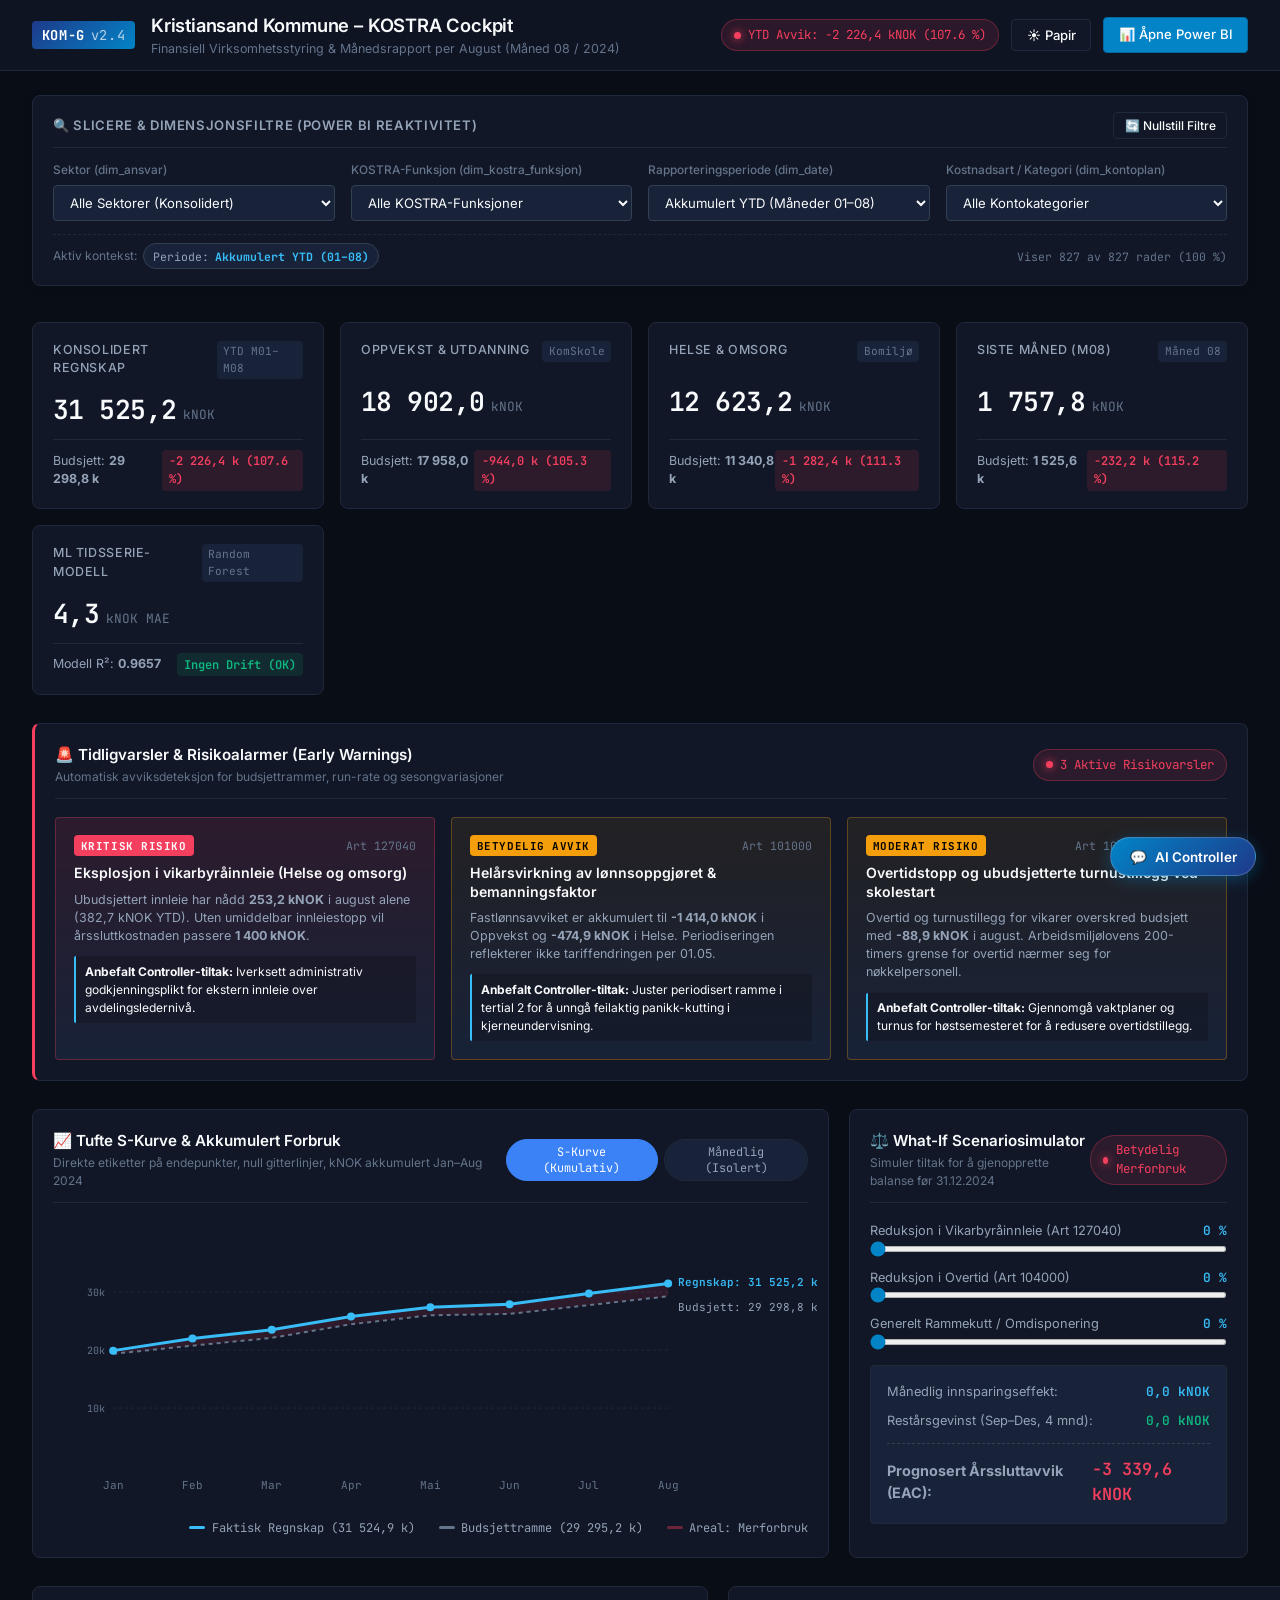
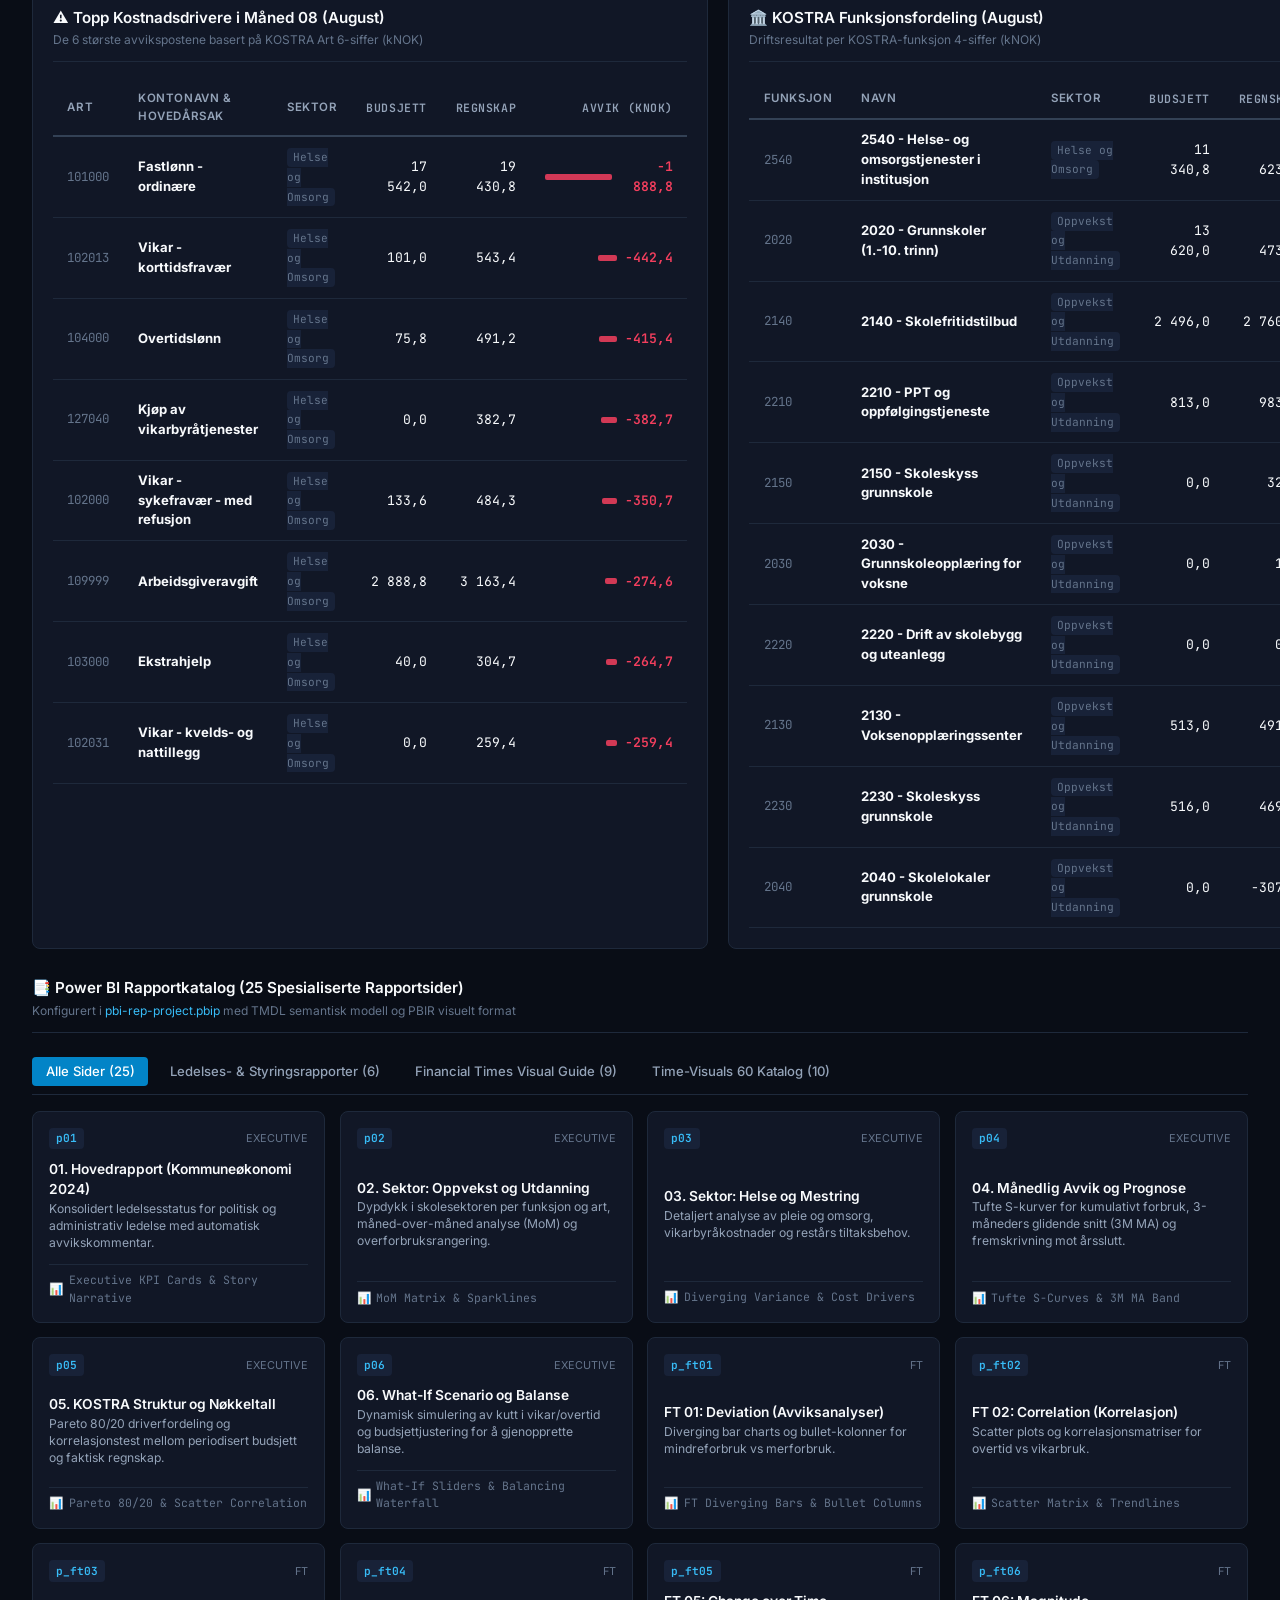
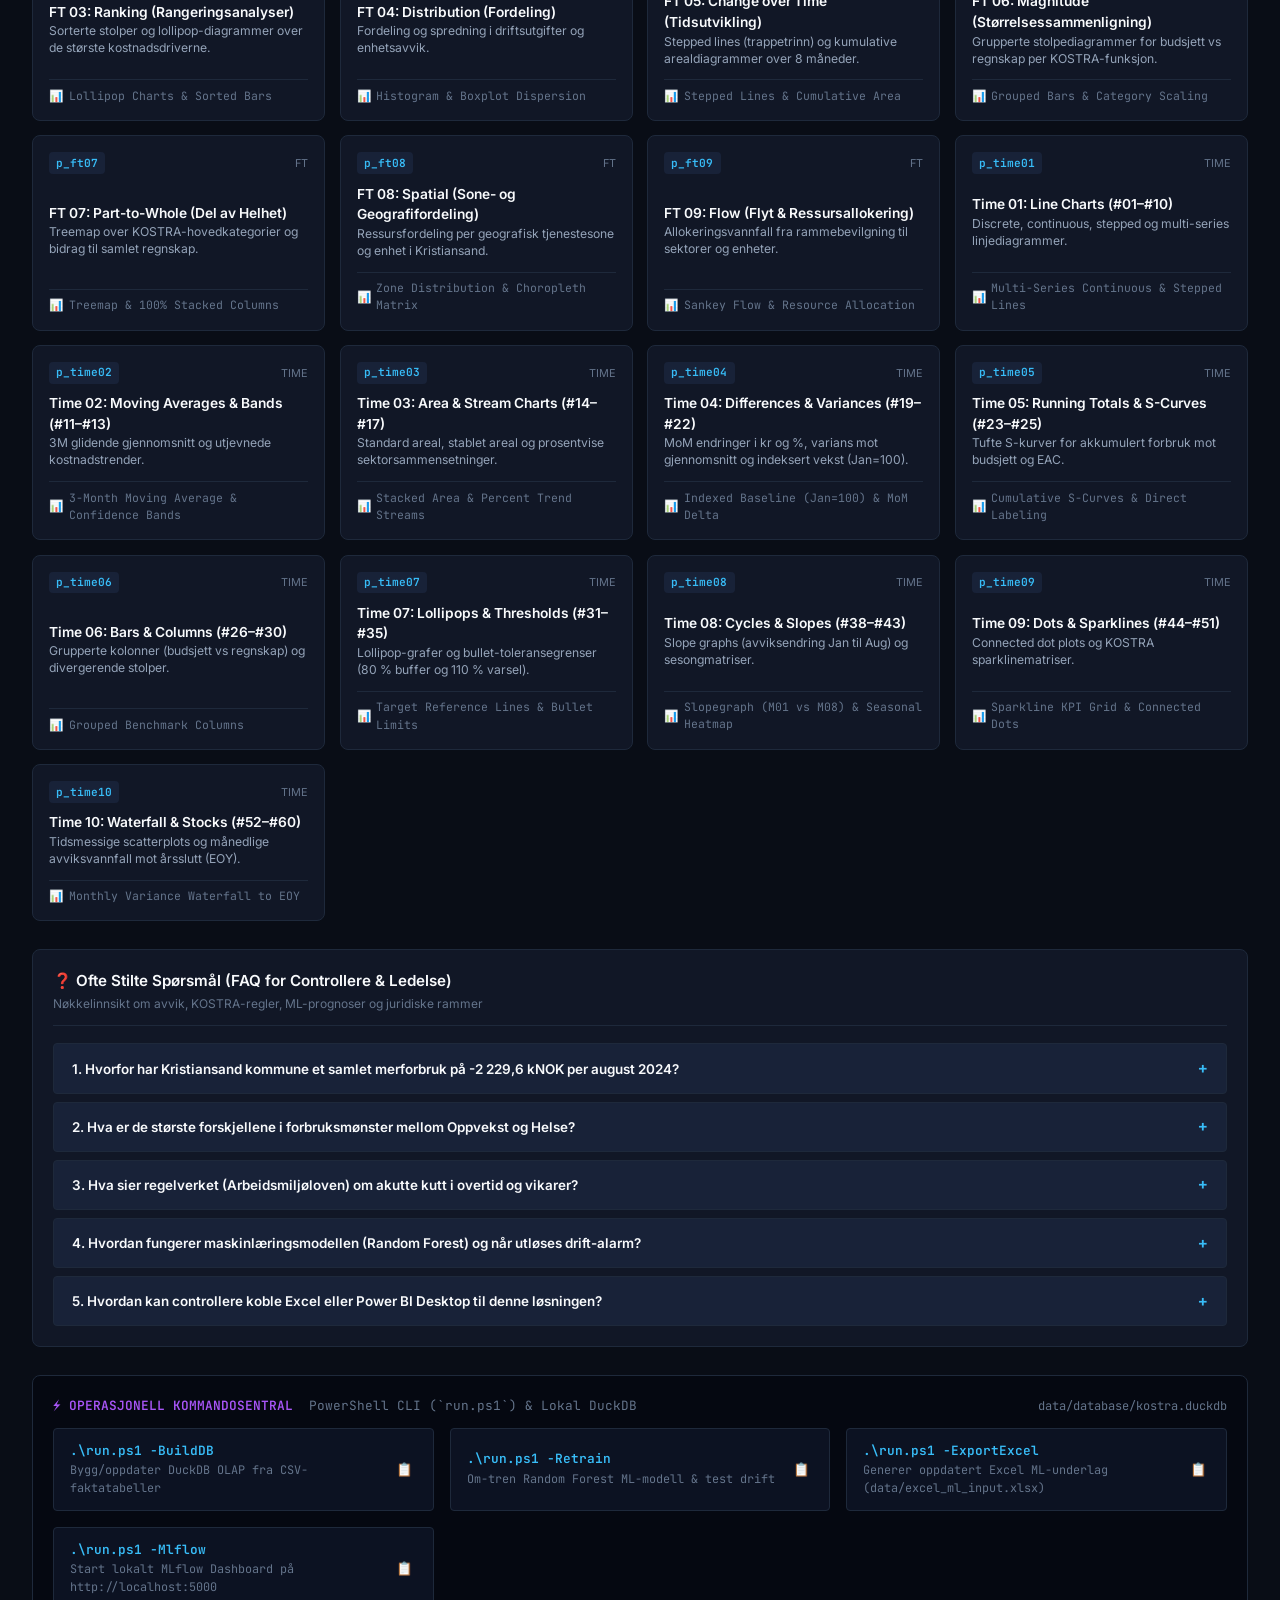
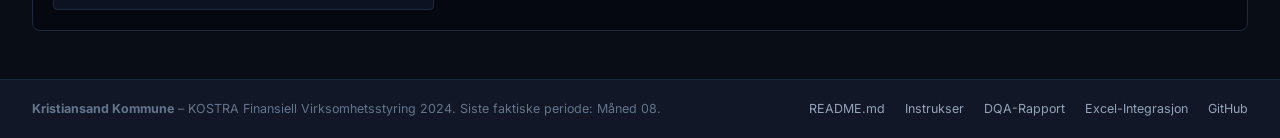
==== commit cbfce952: "feat: add AI controller chatbot, FAQ accordion, early warnings to app.py and index.html" ====
--- a/index.html
+++ b/index.html
@@ -202,6 +202,66 @@
       </article>
     </section>
 
+    <!-- Early Warnings & Risk Alert Panel -->
+    <section class="panel warning-panel" aria-label="Tidligvarsler og Risikoanalyse">
+      <div class="panel-header">
+        <div class="panel-title-wrap">
+          <h2>🚨 Tidligvarsler & Risikoalarmer (Early Warnings)</h2>
+          <div class="panel-subtitle">Automatisk avviksdeteksjon for budsjettrammer, run-rate og sesongvariasjoner</div>
+        </div>
+        <div class="status-indicator">
+          <span class="pulse-dot"></span> 3 Aktive Risikovarsler
+        </div>
+      </div>
+
+      <div class="warnings-grid">
+        <!-- Warning 1: Kritisk Vikarbyrå -->
+        <article class="warning-card crit">
+          <div class="warning-header">
+            <span class="warning-badge crit">KRITISK RISIKO</span>
+            <span class="warning-code">Art 127040</span>
+          </div>
+          <h3 class="warning-title">Eksplosjon i vikarbyråinnleie (Helse og omsorg)</h3>
+          <p class="warning-text">
+            Ubudsjettert innleie har nådd <strong>253,2 kNOK</strong> i august alene (382,7 kNOK YTD). Uten umiddelbar innleiestopp vil årssluttkostnaden passere <strong>1 400 kNOK</strong>.
+          </p>
+          <div class="warning-action">
+            <strong>Anbefalt Controller-tiltak:</strong> Iverksett administrativ godkjenningsplikt for ekstern innleie over avdelingsledernivå.
+          </div>
+        </article>
+
+        <!-- Warning 2: Fastlønnsavvik ved Skolestart -->
+        <article class="warning-card warn">
+          <div class="warning-header">
+            <span class="warning-badge warn">BETYDELIG AVVIK</span>
+            <span class="warning-code">Art 101000</span>
+          </div>
+          <h3 class="warning-title">Helårsvirkning av lønnsoppgjøret & bemanningsfaktor</h3>
+          <p class="warning-text">
+            Fastlønnsavviket er akkumulert til <strong>-1 414,0 kNOK</strong> i Oppvekst og <strong>-474,9 kNOK</strong> i Helse. Periodiseringen reflekterer ikke tariffendringen per 01.05.
+          </p>
+          <div class="warning-action">
+            <strong>Anbefalt Controller-tiltak:</strong> Juster periodisert ramme i tertial 2 for å unngå feilaktig panikk-kutting i kjerneundervisning.
+          </div>
+        </article>
+
+        <!-- Warning 3: Overtid og kveldstillegg -->
+        <article class="warning-card warn">
+          <div class="warning-header">
+            <span class="warning-badge warn">MODERAT RISIKO</span>
+            <span class="warning-code">Art 104000 & 102031</span>
+          </div>
+          <h3 class="warning-title">Overtidstopp og ubudsjetterte turnustillegg ved skolestart</h3>
+          <p class="warning-text">
+            Overtid og turnustillegg for vikarer overskred budsjett med <strong>-88,9 kNOK</strong> i august. Arbeidsmiljølovens 200-timers grense for overtid nærmer seg for nøkkelpersonell.
+          </p>
+          <div class="warning-action">
+            <strong>Anbefalt Controller-tiltak:</strong> Gjennomgå vaktplaner og turnus for høstsemesteret for å redusere overtidstillegg.
+          </div>
+        </article>
+      </div>
+    </section>
+
     <!-- Two-Column Financial Layout: S-Curve & What-If Simulator -->
     <section class="content-grid-2col">
       
@@ -379,6 +439,89 @@
       </div>
     </section>
 
+    <!-- Frequently Asked Questions (FAQ Accordion) -->
+    <section class="panel faq-panel" aria-label="Ofte Stilte Spørsmål">
+      <div class="panel-header">
+        <div class="panel-title-wrap">
+          <h2>❓ Ofte Stilte Spørsmål (FAQ for Controllere & Ledelse)</h2>
+          <div class="panel-subtitle">Nøkkelinnsikt om avvik, KOSTRA-regler, ML-prognoser og juridiske rammer</div>
+        </div>
+      </div>
+
+      <div class="faq-list">
+        <!-- Q1 -->
+        <div class="faq-item">
+          <button class="faq-question" aria-expanded="false">
+            <span>1. Hvorfor har Kristiansand kommune et samlet merforbruk på -2 229,6 kNOK per august 2024?</span>
+            <span class="faq-chevron">+</span>
+          </button>
+          <div class="faq-answer">
+            <p>Merforbruket drives primært av to hovedfaktorer:</p>
+            <ul>
+              <li><strong>Helårsvirkning av lønnsoppgjøret (Art 101000):</strong> Utgjør et samlet avvik på <strong>-1 888,9 kNOK</strong> (-1 414,0 kNOK i skole og -474,9 kNOK i helse). Budsjettet ble periodisert lineært før tariffendringene fra 1. mai trådte i kraft.</li>
+              <li><strong>Akutt innleie av vikarbyrå (Art 127040):</strong> Pleie og omsorg i institusjon/bolig (funksjon 2540) har hatt et ubudsjettert merforbruk på <strong>382,7 kNOK</strong> YTD (hvorav 253,2 kNOK kom i august) pga. rekrutteringsutfordringer og ferieavvikling.</li>
+            </ul>
+          </div>
+        </div>
+
+        <!-- Q2 -->
+        <div class="faq-item">
+          <button class="faq-question" aria-expanded="false">
+            <span>2. Hva er de største forskjellene i forbruksmønster mellom Oppvekst og Helse?</span>
+            <span class="faq-chevron">+</span>
+          </button>
+          <div class="faq-answer">
+            <p><strong>Oppvekst og Utdanning (105,3 % forbruk):</strong> Avvikene er konsentrert rundt fastlønn og korttidsvikarer ved skolestart (august), men sektoren har stabil grunnbemanning og lav ekstern innleie.</p>
+            <p><strong>Helse og Omsorg (111,3 % forbruk):</strong> Har kontinuerlig 24/7 døgnturnus. Vikarbyrå og turnustillegg utgjør over 40 % av avviket, noe som gir betydelig høyere operasjonell og økonomisk volatilitet.</p>
+          </div>
+        </div>
+
+        <!-- Q3 -->
+        <div class="faq-item">
+          <button class="faq-question" aria-expanded="false">
+            <span>3. Hva sier regelverket (Arbeidsmiljøloven) om akutte kutt i overtid og vikarer?</span>
+            <span class="faq-chevron">+</span>
+          </button>
+          <div class="faq-answer">
+            <p>Kutt i overtid og vikarer må balanseres mot lovpålagte bemanningsnormer:</p>
+            <ul>
+              <li><strong>Opplæringsloven § 8-2:</strong> Lærernormen setter absolutte krav til lærertetthet i grunnskolen (maks 15 elever per lærer på 1.–4. trinn). Vikarkutt kan ikke bryte denne normen.</li>
+              <li><strong>Helse- og omsorgstjenesteloven § 4-1:</strong> Kommunen har plikt til å yte forsvarlige helsetjenester. Total innleiestopp uten intern omdisponering kan være uforsvarlig.</li>
+              <li><strong>Arbeidsmiljøloven § 10-6:</strong> Maks 10 timer overtid per uke (25 timer per 4 uker). Høyt overtidspress øker risikoen for lovbrudd og sykefravær.</li>
+            </ul>
+          </div>
+        </div>
+
+        <!-- Q4 -->
+        <div class="faq-item">
+          <button class="faq-question" aria-expanded="false">
+            <span>4. Hvordan fungerer maskinlæringsmodellen (Random Forest) og når utløses drift-alarm?</span>
+            <span class="faq-chevron">+</span>
+          </button>
+          <div class="faq-answer">
+            <p>Modellen i <code>src/retrain_pipeline.py</code> trenes på måned, kvartal, KOSTRA-funksjon, kontokode og budsjettramme. Den oppnår en <strong>R² på 0.9657</strong> og test-MAE på <strong>4,3 kNOK</strong>.</p>
+            <p><strong>Model Drift:</strong> Hvis gjennomsnittlig prediksjonsfeil for nye måneder øker med over <strong>20 %</strong> mot baseline, genereres en automatisk <em>Drift Alert</em> i MLflow, og controllere varsles om å rekalibrere sesongvektene.</p>
+          </div>
+        </div>
+
+        <!-- Q5 -->
+        <div class="faq-item">
+          <button class="faq-question" aria-expanded="false">
+            <span>5. Hvordan kan controllere koble Excel eller Power BI Desktop til denne løsningen?</span>
+            <span class="faq-chevron">+</span>
+          </button>
+          <div class="faq-answer">
+            <p>Det finnes tre direkte integrasjonsmetoder (se <a href="docs/POWERBI_TO_EXCEL_INTEGRATION.md" style="color:var(--accent-cyan);">integrasjonsguiden</a>):</p>
+            <ul>
+              <li><strong>Power BI PBIP:</strong> Dobbeltklikk på <code>pbi-rep-project.pbip</code> for direkte tilgang til TMDL-modellen og 78 DAX-måltall.</li>
+              <li><strong>DuckDB SQL / Python:</strong> Koble direkte til <code>data/database/kostra.duckdb</code> for lynraske OLAP-spørringer.</li>
+              <li><strong>Excel Eksport:</strong> Kjør <code>.\run.ps1 -ExportExcel</code> for å få et ferdig PivotTable-underlag i <code>data/excel_ml_input.xlsx</code>.</li>
+            </ul>
+          </div>
+        </div>
+      </div>
+    </section>
+
     <!-- Operational Hub & CLI Cheatsheet -->
     <section class="cli-box">
       <div style="display:flex; justify-content:space-between; align-items:center;">
@@ -426,7 +569,50 @@
 
   </main>
 
-  <!-- 3. Footer -->
+  <!-- 3. Floating AI Controller Chatbot Widget -->
+  <div id="chatbot-widget" class="chatbot-container" aria-label="AI Controller Chatbot">
+    <!-- Toggle Button -->
+    <button id="chatbot-toggle-btn" class="chatbot-toggle" title="Åpne AI Controller Chatbot">
+      <span>💬</span>
+      <span class="chatbot-toggle-label">AI Controller</span>
+    </button>
+
+    <!-- Chat Modal Window -->
+    <div id="chatbot-window" class="chatbot-window hidden">
+      <div class="chatbot-header">
+        <div class="chatbot-title-wrap">
+          <div class="brand-logo-badge" style="font-size:0.68rem; padding:0.15rem 0.4rem;">AI CONTROLLER</div>
+          <span style="font-size:0.85rem; font-weight:600;">KOSTRA Rådgiver</span>
+        </div>
+        <button id="chatbot-close-btn" class="chatbot-close" title="Lukk chat">✕</button>
+      </div>
+
+      <div class="chatbot-body" id="chatbot-messages">
+        <!-- Initial welcome message from bot -->
+        <div class="chat-message bot">
+          <div class="chat-bubble">
+            Hei Frank! Jeg er din <strong>AI Project Controller</strong> for Kristiansand kommune. Jeg har sanntidstilgang til tallene i <code>kostra.duckdb</code>.
+            <br><br>Hva vil du undersøke i august-regnskapet?
+          </div>
+        </div>
+      </div>
+
+      <!-- Quick Prompt Suggestions -->
+      <div class="chatbot-prompts">
+        <button class="chat-prompt-pill" data-prompt="Hvorfor er avviket så stort i august?">Hvorfor stort avvik i aug?</button>
+        <button class="chat-prompt-pill" data-prompt="Hvor mye koster vikarbyrå i helse?">Hva koster vikarbyrå?</button>
+        <button class="chat-prompt-pill" data-prompt="Hva sier arbeidsmiljøloven om overtidskutt?">Arbeidsmiljøloven & overtid?</button>
+        <button class="chat-prompt-pill" data-prompt="Hva er prognosert EAC for årsslutt?">Hva er prognosert EAC?</button>
+      </div>
+
+      <form id="chatbot-form" class="chatbot-footer">
+        <input type="text" id="chatbot-input" class="chatbot-input" placeholder="Still et spørsmål om tallene eller KOSTRA..." autocomplete="off">
+        <button type="submit" class="chatbot-send-btn" title="Send melding">➤</button>
+      </form>
+    </div>
+  </div>
+
+  <!-- 4. Footer -->
   <footer class="footer">
     <div>
       <strong>Kristiansand Kommune</strong> – KOSTRA Finansiell Virksomhetsstyring 2024. Siste faktiske periode: Måned 08.
--- a/assets/css/dashboard.css
+++ b/assets/css/dashboard.css
@@ -880,3 +880,359 @@
   color: var(--text-primary);
   text-decoration: underline;
 }
+
+/* ==========================================================================
+   Early Warnings & Risk Alerts
+   ========================================================================== */
+.warning-panel {
+  border-left: 3px solid var(--variance-neg);
+}
+
+.warnings-grid {
+  display: grid;
+  grid-template-columns: repeat(auto-fit, minmax(300px, 1fr));
+  gap: 1rem;
+}
+
+.warning-card {
+  background: var(--bg-surface-elevated);
+  border: 1px solid var(--border-subtle);
+  border-radius: var(--radius-sm);
+  padding: 1.1rem;
+  display: flex;
+  flex-direction: column;
+  gap: 0.5rem;
+  position: relative;
+  transition: border-color var(--transition-fast);
+}
+
+.warning-card.crit {
+  border-color: var(--variance-neg-border);
+  background: linear-gradient(180deg, var(--variance-neg-bg) 0%, var(--bg-surface-elevated) 100%);
+}
+
+.warning-card.warn {
+  border-color: rgba(245, 158, 11, 0.3);
+  background: linear-gradient(180deg, rgba(245, 158, 11, 0.08) 0%, var(--bg-surface-elevated) 100%);
+}
+
+.warning-header {
+  display: flex;
+  justify-content: space-between;
+  align-items: center;
+}
+
+.warning-badge {
+  font-family: var(--font-mono);
+  font-size: 0.68rem;
+  font-weight: 700;
+  letter-spacing: 0.05em;
+  padding: 0.15rem 0.45rem;
+  border-radius: var(--radius-sm);
+}
+
+.warning-badge.crit {
+  background: var(--variance-neg);
+  color: #ffffff;
+}
+
+.warning-badge.warn {
+  background: #f59e0b;
+  color: #000000;
+}
+
+.warning-code {
+  font-family: var(--font-mono);
+  font-size: 0.72rem;
+  color: var(--text-muted);
+}
+
+.warning-title {
+  font-size: 0.88rem;
+  font-weight: 600;
+  color: var(--text-primary);
+  line-height: 1.3;
+}
+
+.warning-text {
+  font-size: 0.78rem;
+  color: var(--text-secondary);
+  line-height: 1.45;
+}
+
+.warning-action {
+  font-size: 0.75rem;
+  color: var(--text-primary);
+  background: rgba(0, 0, 0, 0.2);
+  border-left: 2px solid var(--accent-cyan);
+  padding: 0.4rem 0.6rem;
+  border-radius: 2px;
+  margin-top: 0.2rem;
+}
+
+/* ==========================================================================
+   Frequently Asked Questions (FAQ Accordion)
+   ========================================================================== */
+.faq-list {
+  display: flex;
+  flex-direction: column;
+  gap: 0.5rem;
+}
+
+.faq-item {
+  border: 1px solid var(--border-subtle);
+  border-radius: var(--radius-sm);
+  background: var(--bg-surface-elevated);
+  overflow: hidden;
+  transition: border-color var(--transition-fast);
+}
+
+.faq-item:hover {
+  border-color: var(--border-prominent);
+}
+
+.faq-question {
+  width: 100%;
+  padding: 0.85rem 1.1rem;
+  background: transparent;
+  border: none;
+  color: var(--text-primary);
+  font-family: var(--font-sans);
+  font-size: 0.84rem;
+  font-weight: 600;
+  text-align: left;
+  cursor: pointer;
+  display: flex;
+  justify-content: space-between;
+  align-items: center;
+  gap: 1rem;
+}
+
+.faq-chevron {
+  font-family: var(--font-mono);
+  font-size: 1rem;
+  color: var(--accent-cyan);
+  transition: transform var(--transition-fast);
+}
+
+.faq-item.open .faq-chevron {
+  transform: rotate(45deg);
+}
+
+.faq-answer {
+  display: none;
+  padding: 0 1.1rem 1rem 1.1rem;
+  font-size: 0.79rem;
+  color: var(--text-secondary);
+  line-height: 1.55;
+  border-top: 1px dashed var(--border-subtle);
+  margin-top: -0.2rem;
+  padding-top: 0.6rem;
+}
+
+.faq-item.open .faq-answer {
+  display: block;
+}
+
+.faq-answer ul {
+  margin: 0.5rem 0 0 1.25rem;
+}
+
+.faq-answer li {
+  margin-bottom: 0.35rem;
+}
+
+/* ==========================================================================
+   Floating AI Controller Chatbot Widget
+   ========================================================================== */
+.chatbot-container {
+  position: fixed;
+  bottom: 1.5rem;
+  right: 1.5rem;
+  z-index: 1000;
+  display: flex;
+  flex-direction: column;
+  align-items: flex-end;
+}
+
+.chatbot-toggle {
+  background: linear-gradient(135deg, #0284c7, #1e3a8a);
+  color: #ffffff;
+  border: 1px solid rgba(255, 255, 255, 0.2);
+  border-radius: 9999px;
+  padding: 0.65rem 1.15rem;
+  font-family: var(--font-sans);
+  font-size: 0.84rem;
+  font-weight: 600;
+  cursor: pointer;
+  display: flex;
+  align-items: center;
+  gap: 0.5rem;
+  box-shadow: 0 4px 16px rgba(2, 132, 199, 0.35);
+  transition: all var(--transition-fast);
+}
+
+.chatbot-toggle:hover {
+  transform: scale(1.03);
+  box-shadow: 0 6px 20px rgba(2, 132, 199, 0.5);
+}
+
+.chatbot-window {
+  position: fixed;
+  bottom: 5rem;
+  right: 1.5rem;
+  width: 380px;
+  max-width: calc(100vw - 3rem);
+  height: 520px;
+  max-height: calc(100vh - 7rem);
+  background: var(--bg-surface-glass);
+  backdrop-filter: blur(16px);
+  -webkit-backdrop-filter: blur(16px);
+  border: 1px solid var(--border-prominent);
+  border-radius: var(--radius-md);
+  box-shadow: 0 12px 36px rgba(0, 0, 0, 0.45);
+  display: flex;
+  flex-direction: column;
+  overflow: hidden;
+  transition: all var(--transition-normal);
+}
+
+.chatbot-window.hidden {
+  opacity: 0;
+  pointer-events: none;
+  transform: translateY(20px) scale(0.95);
+}
+
+.chatbot-header {
+  padding: 0.75rem 1rem;
+  background: var(--bg-surface);
+  border-bottom: 1px solid var(--border-subtle);
+  display: flex;
+  justify-content: space-between;
+  align-items: center;
+}
+
+.chatbot-title-wrap {
+  display: flex;
+  align-items: center;
+  gap: 0.5rem;
+}
+
+.chatbot-close {
+  background: transparent;
+  border: none;
+  color: var(--text-muted);
+  cursor: pointer;
+  font-size: 1.1rem;
+  padding: 0.2rem;
+}
+
+.chatbot-close:hover {
+  color: var(--text-primary);
+}
+
+.chatbot-body {
+  flex: 1;
+  padding: 1rem;
+  overflow-y: auto;
+  display: flex;
+  flex-direction: column;
+  gap: 0.85rem;
+  font-size: 0.8rem;
+}
+
+.chat-message {
+  display: flex;
+  flex-direction: column;
+  max-width: 88%;
+}
+
+.chat-message.bot {
+  align-self: flex-start;
+}
+
+.chat-message.user {
+  align-self: flex-end;
+}
+
+.chat-bubble {
+  padding: 0.65rem 0.85rem;
+  border-radius: var(--radius-sm);
+  line-height: 1.45;
+}
+
+.chat-message.bot .chat-bubble {
+  background: var(--bg-surface-elevated);
+  border: 1px solid var(--border-subtle);
+  color: var(--text-primary);
+}
+
+.chat-message.user .chat-bubble {
+  background: #0284c7;
+  color: #ffffff;
+}
+
+.chatbot-prompts {
+  padding: 0.4rem 0.75rem;
+  background: rgba(0, 0, 0, 0.15);
+  border-top: 1px solid var(--border-subtle);
+  display: flex;
+  gap: 0.35rem;
+  overflow-x: auto;
+  white-space: nowrap;
+}
+
+.chat-prompt-pill {
+  background: var(--bg-surface-elevated);
+  border: 1px solid var(--border-subtle);
+  border-radius: 9999px;
+  color: var(--accent-cyan);
+  font-size: 0.7rem;
+  padding: 0.25rem 0.55rem;
+  cursor: pointer;
+  transition: all var(--transition-fast);
+}
+
+.chat-prompt-pill:hover {
+  background: var(--border-prominent);
+  color: #ffffff;
+}
+
+.chatbot-footer {
+  padding: 0.65rem 0.85rem;
+  background: var(--bg-surface);
+  border-top: 1px solid var(--border-subtle);
+  display: flex;
+  gap: 0.5rem;
+}
+
+.chatbot-input {
+  flex: 1;
+  background: var(--bg-surface-elevated);
+  border: 1px solid var(--border-subtle);
+  border-radius: var(--radius-sm);
+  padding: 0.45rem 0.75rem;
+  color: var(--text-primary);
+  font-family: var(--font-sans);
+  font-size: 0.8rem;
+  outline: none;
+}
+
+.chatbot-input:focus {
+  border-color: var(--accent-cyan);
+}
+
+.chatbot-send-btn {
+  background: #0284c7;
+  color: #ffffff;
+  border: none;
+  border-radius: var(--radius-sm);
+  padding: 0.45rem 0.75rem;
+  cursor: pointer;
+  font-weight: 700;
+  transition: background var(--transition-fast);
+}
+
+.chatbot-send-btn:hover {
+  background: #0369a1;
+}
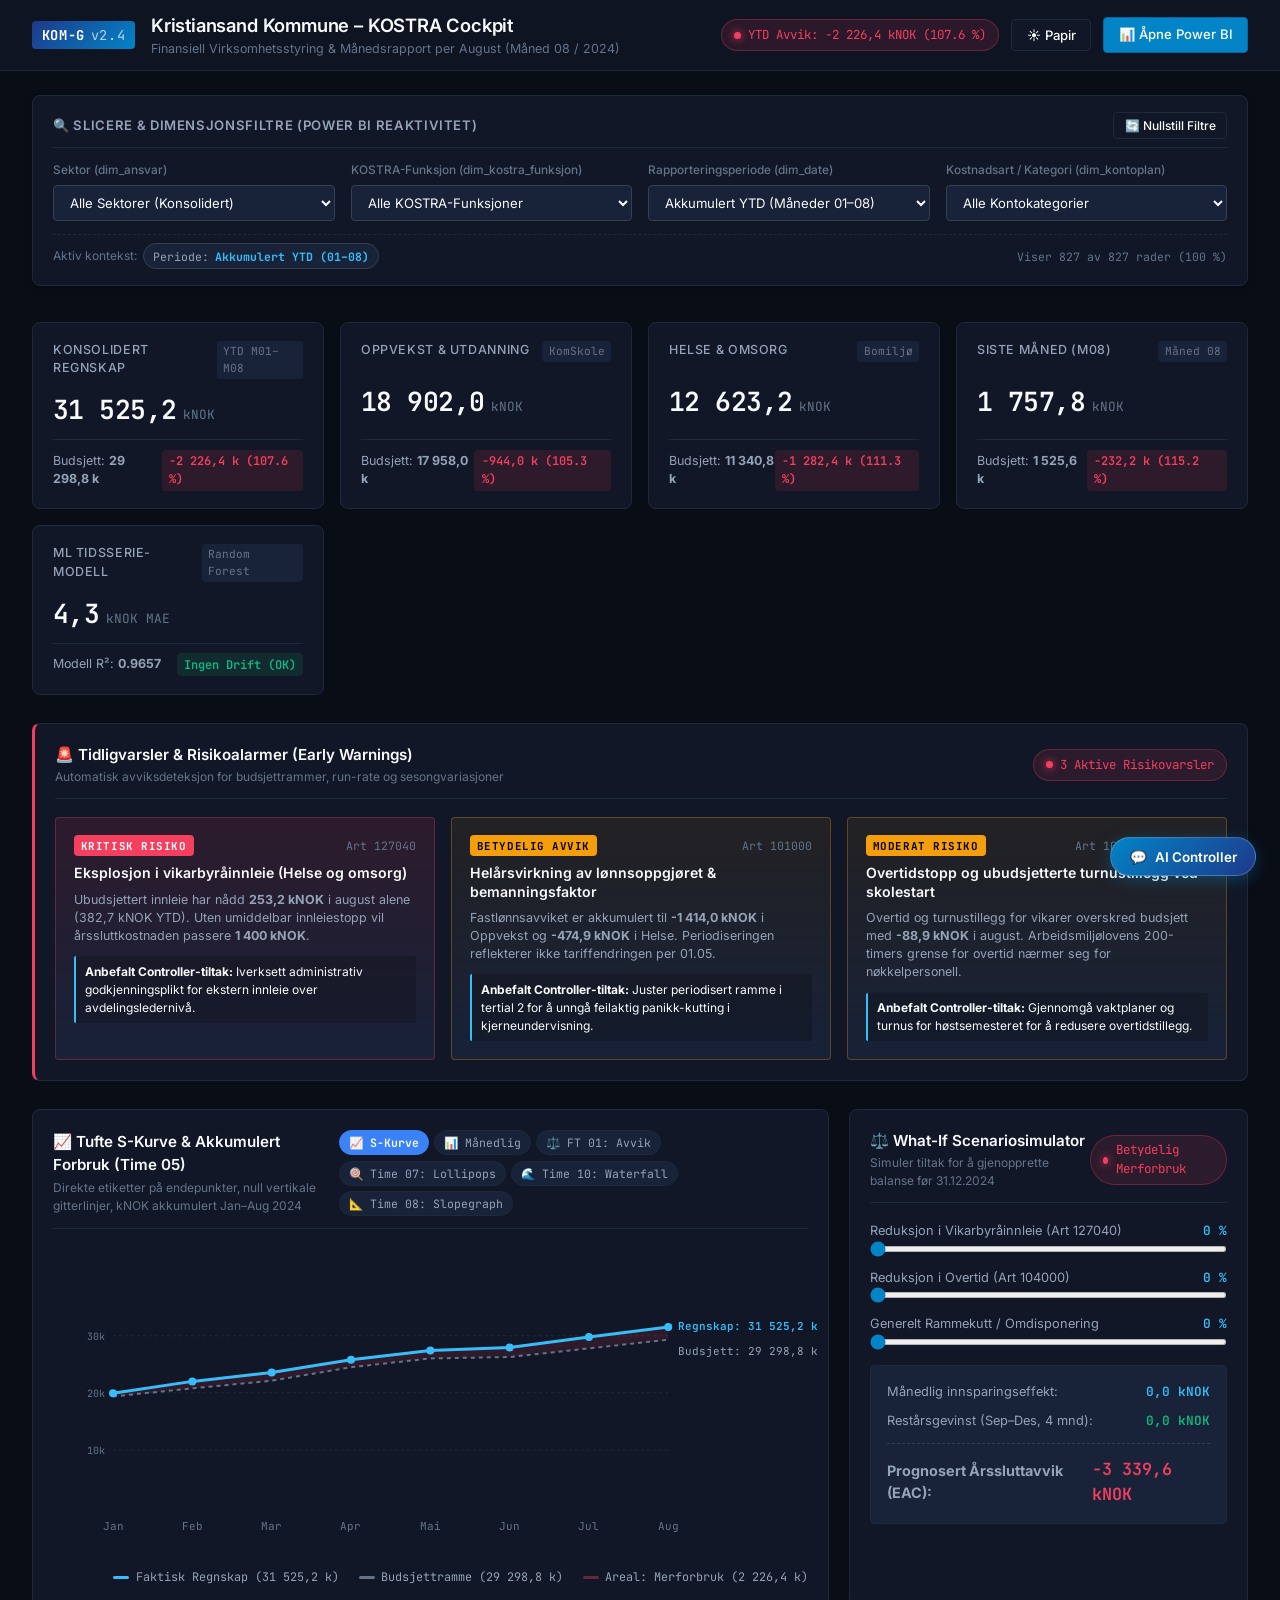
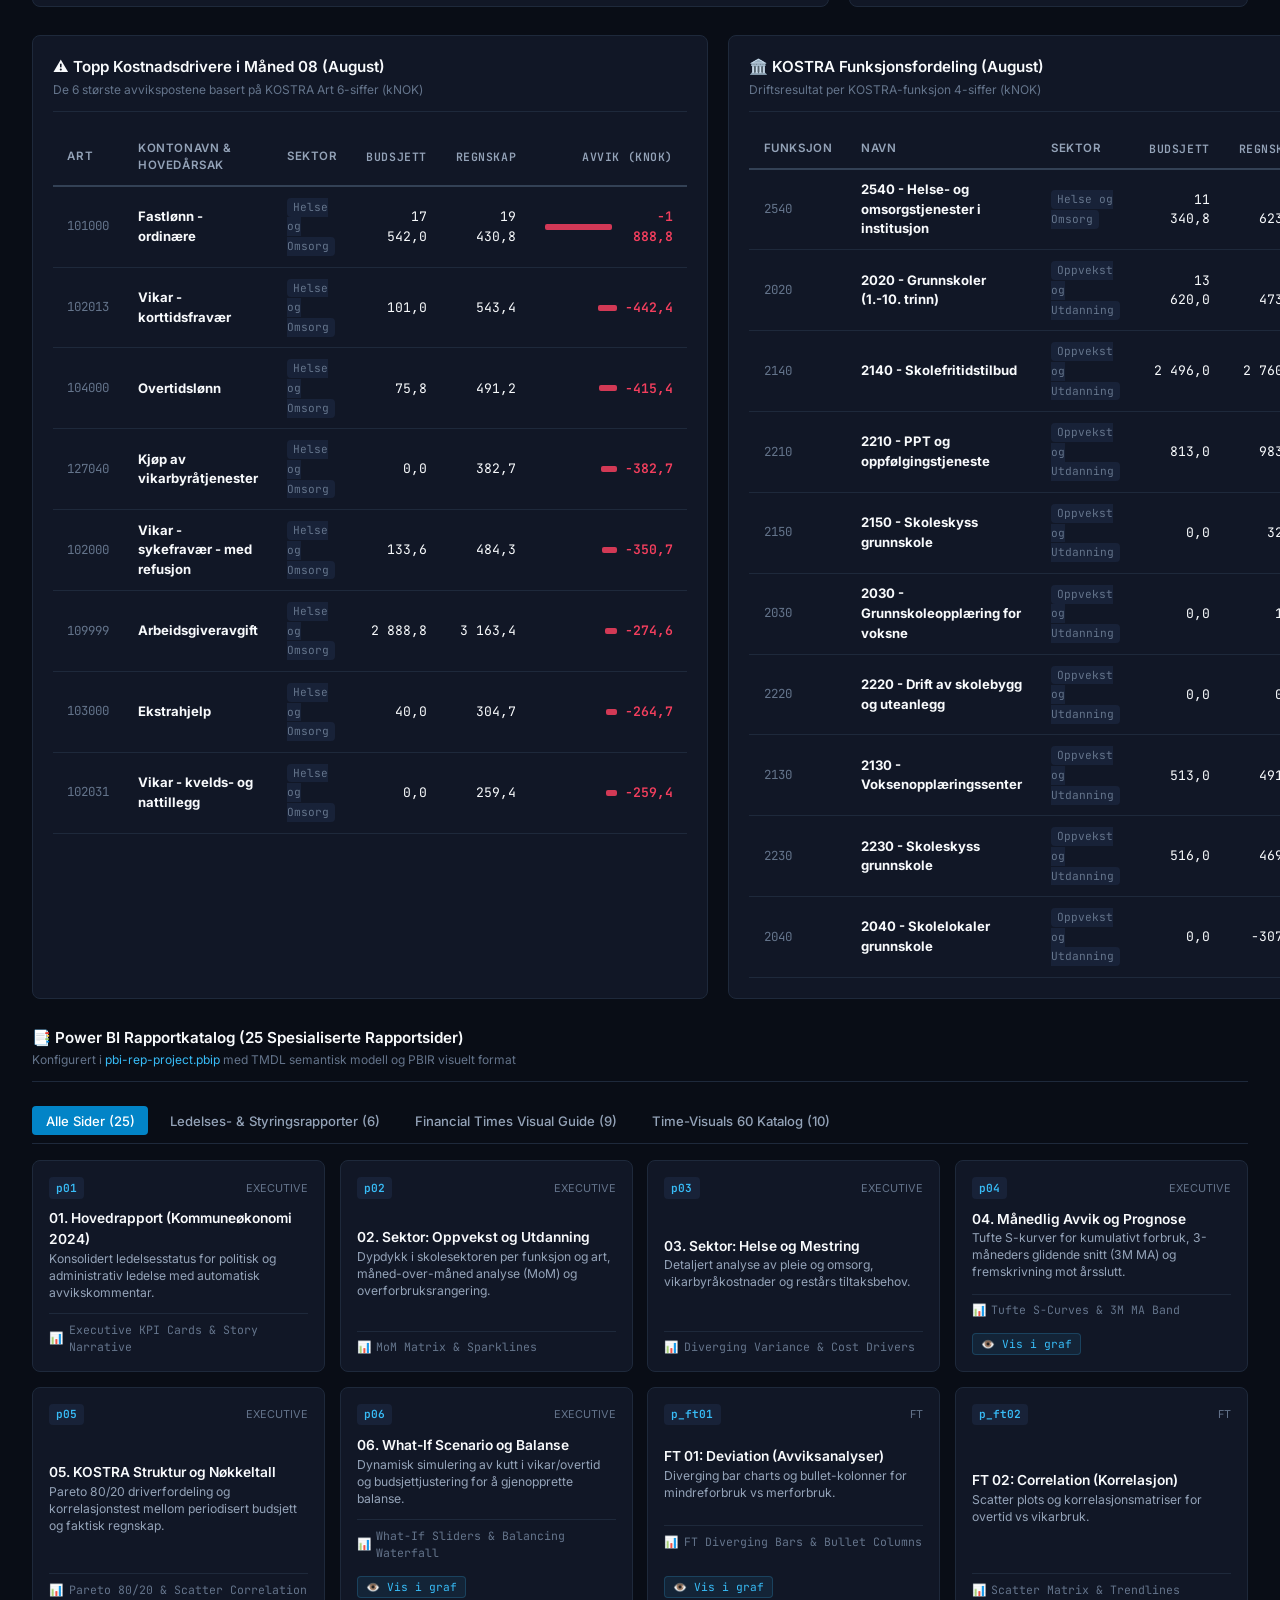
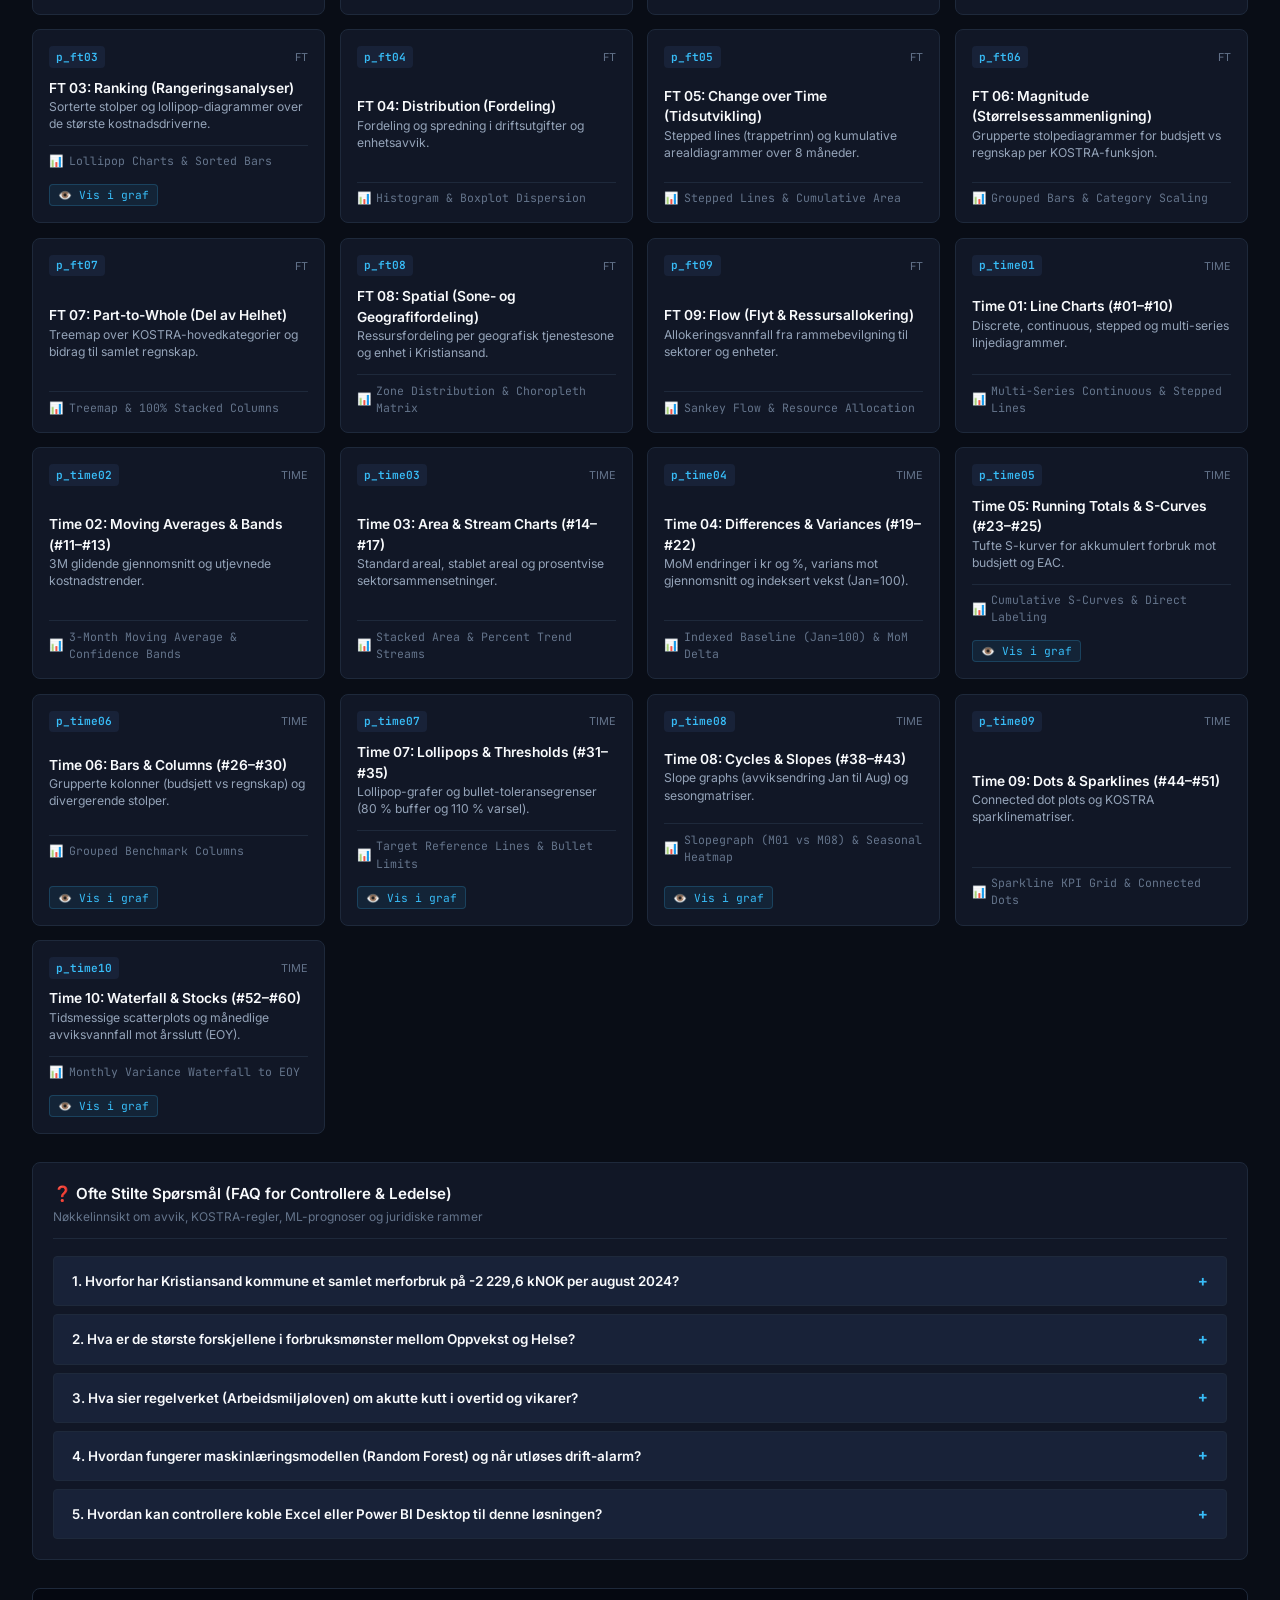
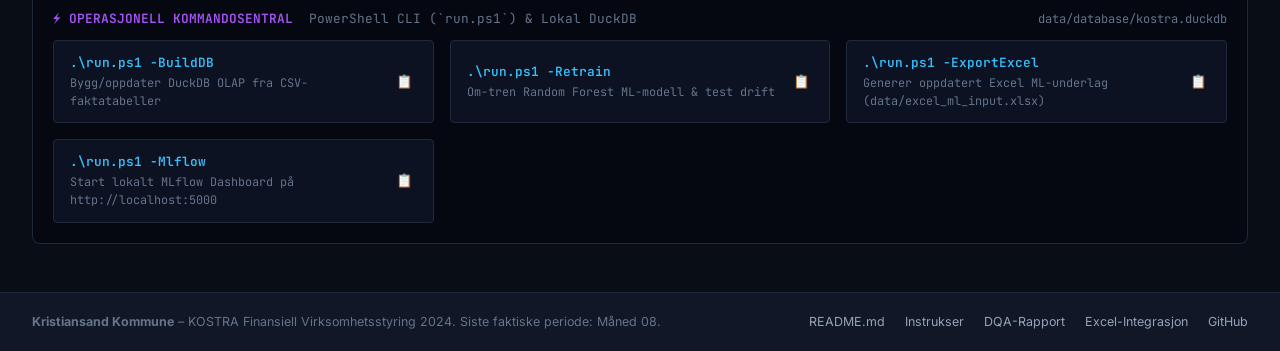
==== commit c09a5643: "feat: implement recommended visuals (FT 01 Diverging, Time 07 Lollipops, Time 10 Waterfall, Time 08 " ====
--- a/index.html
+++ b/index.html
@@ -265,16 +265,20 @@
     <!-- Two-Column Financial Layout: S-Curve & What-If Simulator -->
     <section class="content-grid-2col">
       
-      <!-- Panel 1: S-Curve & Time Series -->
+      <!-- Panel 1: Tufte Visualiseringsstudio & Anbefalte Visuals -->
       <div class="panel">
         <div class="panel-header">
           <div class="panel-title-wrap">
-            <h2>📈 Tufte S-Kurve & Akkumulert Forbruk</h2>
-            <div class="panel-subtitle">Direkte etiketter på endepunkter, null gitterlinjer, kNOK akkumulert Jan–Aug 2024</div>
-          </div>
-          <div class="panel-toolbar">
-            <button id="btn-chart-scurve" class="btn-pill active">S-Kurve (Kumulativ)</button>
-            <button id="btn-chart-monthly" class="btn-pill">Månedlig (Isolert)</button>
+            <h2 id="chart-main-title">📈 Tufte S-Kurve & Akkumulert Forbruk</h2>
+            <div class="panel-subtitle" id="chart-main-subtitle">Direkte etiketter på endepunkter, null gitterlinjer, kNOK akkumulert Jan–Aug 2024</div>
+          </div>
+          <div class="panel-toolbar" id="chart-view-selector">
+            <button id="btn-chart-scurve" class="btn-pill active" data-mode="scurve" title="Time 05: Tufte S-Kurve">📈 S-Kurve</button>
+            <button id="btn-chart-monthly" class="btn-pill" data-mode="monthly" title="Time 06: Månedskolonner">📊 Månedlig</button>
+            <button id="btn-chart-diverging" class="btn-pill" data-mode="diverging" title="FT 01: Diverging Bars (Deviation)">⚖️ FT 01: Avvik</button>
+            <button id="btn-chart-lollipop" class="btn-pill" data-mode="lollipop" title="Time 07 / FT 03: Lollipop med Toleransegrenser">🍭 Time 07: Lollipops</button>
+            <button id="btn-chart-waterfall" class="btn-pill" data-mode="waterfall" title="Time 10: Budsjett til EAC Avviksvannfall">🌊 Time 10: Waterfall</button>
+            <button id="btn-chart-slope" class="btn-pill" data-mode="slope" title="Time 08: Slopegraph M01 vs M08 Endring">📐 Time 08: Slopegraph</button>
           </div>
         </div>
 
@@ -282,19 +286,8 @@
           <!-- Dynamic SVG injected by assets/js/dashboard.js -->
         </div>
 
-        <div class="chart-legend-direct">
-          <div class="legend-item">
-            <div class="legend-line" style="background:#38bdf8;"></div>
-            <span>Faktisk Regnskap (31 524,9 k)</span>
-          </div>
-          <div class="legend-item">
-            <div class="legend-line" style="background:#64748b; border: 1px dashed #64748b;"></div>
-            <span>Budsjettramme (29 295,2 k)</span>
-          </div>
-          <div class="legend-item">
-            <div class="legend-line" style="background:rgba(244,63,94,0.4);"></div>
-            <span>Areal: Merforbruk</span>
-          </div>
+        <div id="chart-legend-container" class="chart-legend-direct">
+          <!-- Dynamic direct legend injected by assets/js/dashboard.js -->
         </div>
       </div>
 
--- a/assets/css/dashboard.css
+++ b/assets/css/dashboard.css
@@ -504,48 +504,82 @@
 
 .panel-toolbar {
   display: flex;
-  gap: 0.4rem;
+  gap: 0.35rem;
+  flex-wrap: wrap;
+  align-items: center;
 }
 
 .btn-pill {
-  font-size: 0.74rem;
-  font-family: var(--font-mono);
-  padding: 0.25rem 0.6rem;
+  font-size: 0.72rem;
+  font-family: var(--font-mono);
+  padding: 0.25rem 0.55rem;
   border-radius: 9999px;
   background: var(--bg-surface-elevated);
   border: 1px solid var(--border-subtle);
   color: var(--text-secondary);
   cursor: pointer;
   transition: all var(--transition-fast);
-}
-
-.btn-pill.active, .btn-pill:hover {
+  white-space: nowrap;
+}
+
+.btn-pill.active {
   background: var(--accent-blue);
   color: #ffffff;
   border-color: var(--accent-blue);
+  font-weight: 600;
+}
+
+.btn-pill:hover:not(.active) {
+  border-color: var(--accent-cyan);
+  color: var(--accent-cyan);
 }
 
 /* SVG Chart Container */
 .chart-container {
   width: 100%;
   position: relative;
-  min-height: 280px;
+  min-height: 310px;
 }
 
 .tufte-svg {
   width: 100%;
-  height: 280px;
+  height: 310px;
   overflow: visible;
+  display: block;
 }
 
 .chart-legend-direct {
   display: flex;
   justify-content: flex-end;
-  gap: 1.5rem;
+  gap: 1.25rem;
   margin-top: 0.75rem;
-  font-size: 0.75rem;
-  font-family: var(--font-mono);
-  color: var(--text-secondary);
+  font-size: 0.74rem;
+  font-family: var(--font-mono);
+  color: var(--text-secondary);
+  flex-wrap: wrap;
+}
+
+.card-open-visual-btn {
+  font-size: 0.7rem;
+  font-family: var(--font-mono);
+  color: var(--accent-cyan);
+  background: rgba(56, 189, 248, 0.08);
+  border: 1px solid rgba(56, 189, 248, 0.2);
+  border-radius: var(--radius-sm);
+  padding: 0.2rem 0.5rem;
+  cursor: pointer;
+  display: inline-flex;
+  align-items: center;
+  gap: 0.3rem;
+  transition: all var(--transition-fast);
+  margin-top: 0.3rem;
+  text-decoration: none;
+  align-self: flex-start;
+}
+
+.card-open-visual-btn:hover {
+  background: var(--accent-cyan);
+  color: #0f172a;
 }
 
 .legend-item {
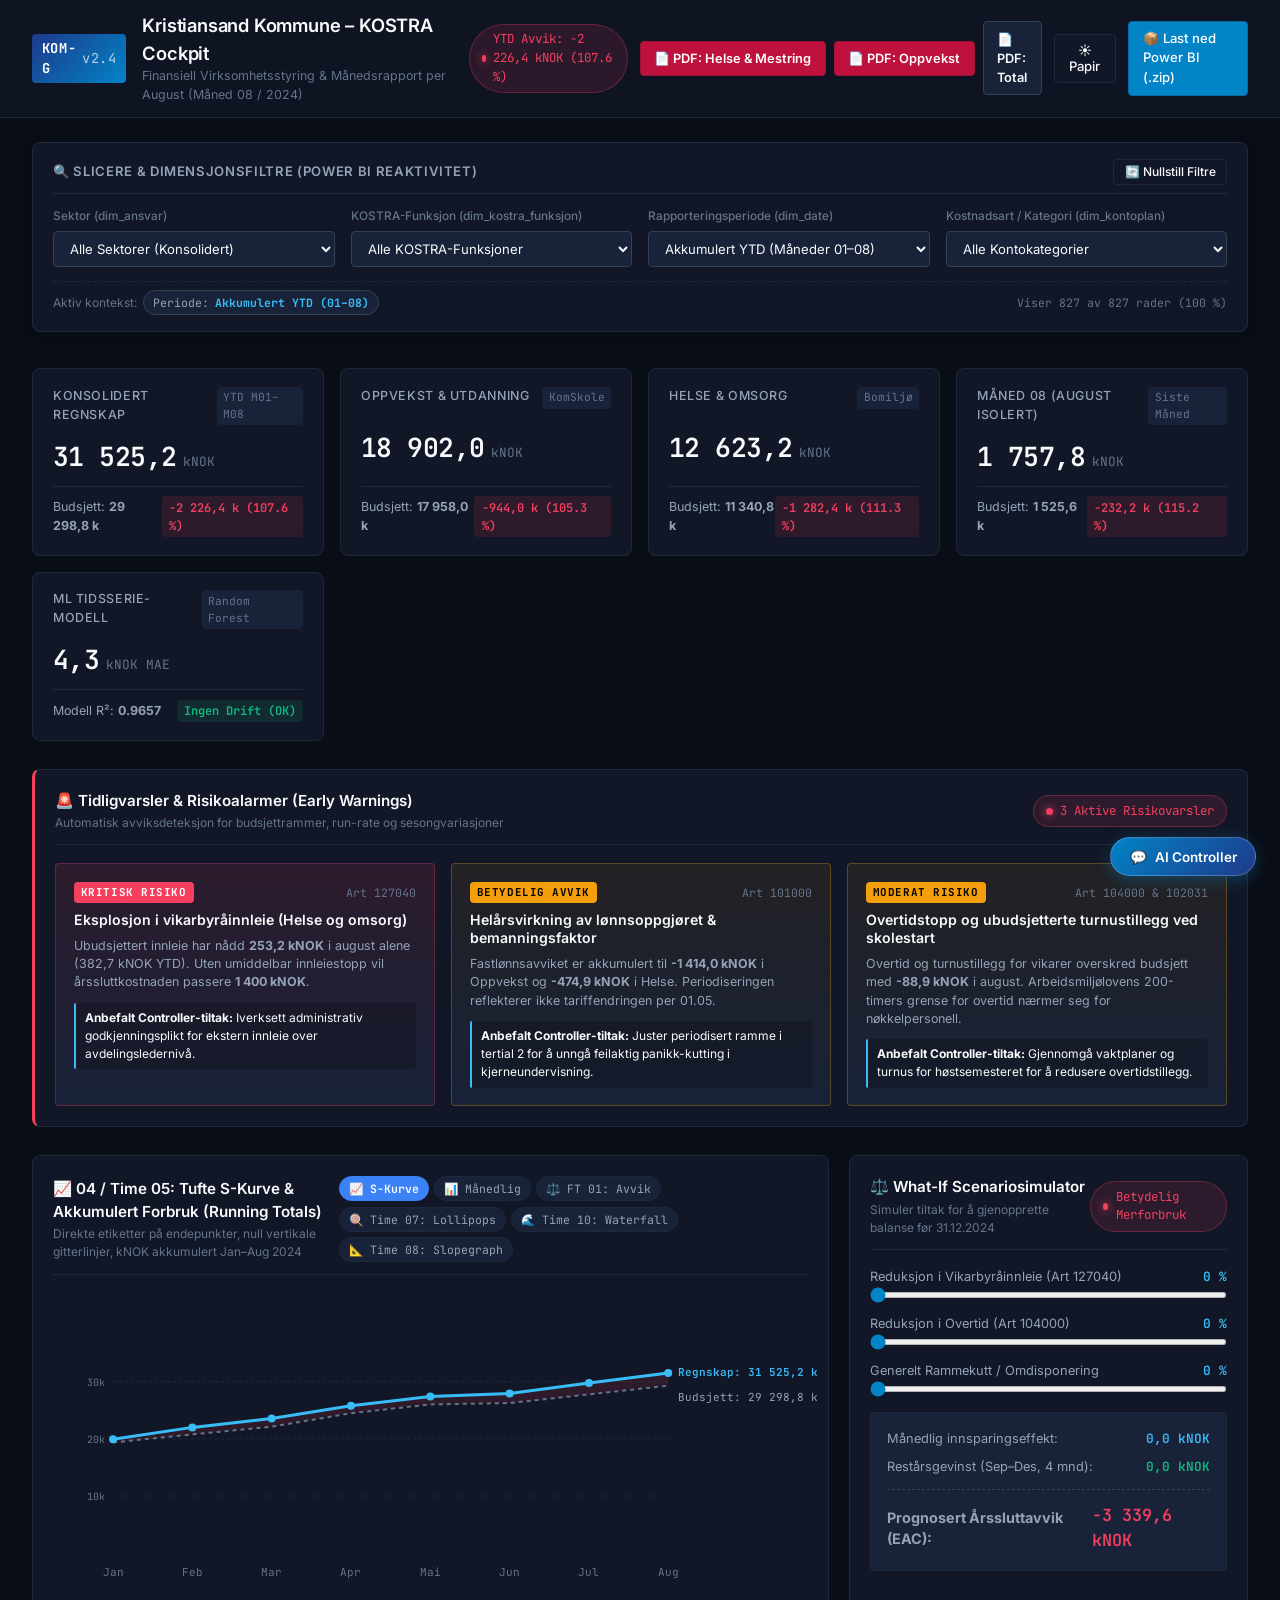
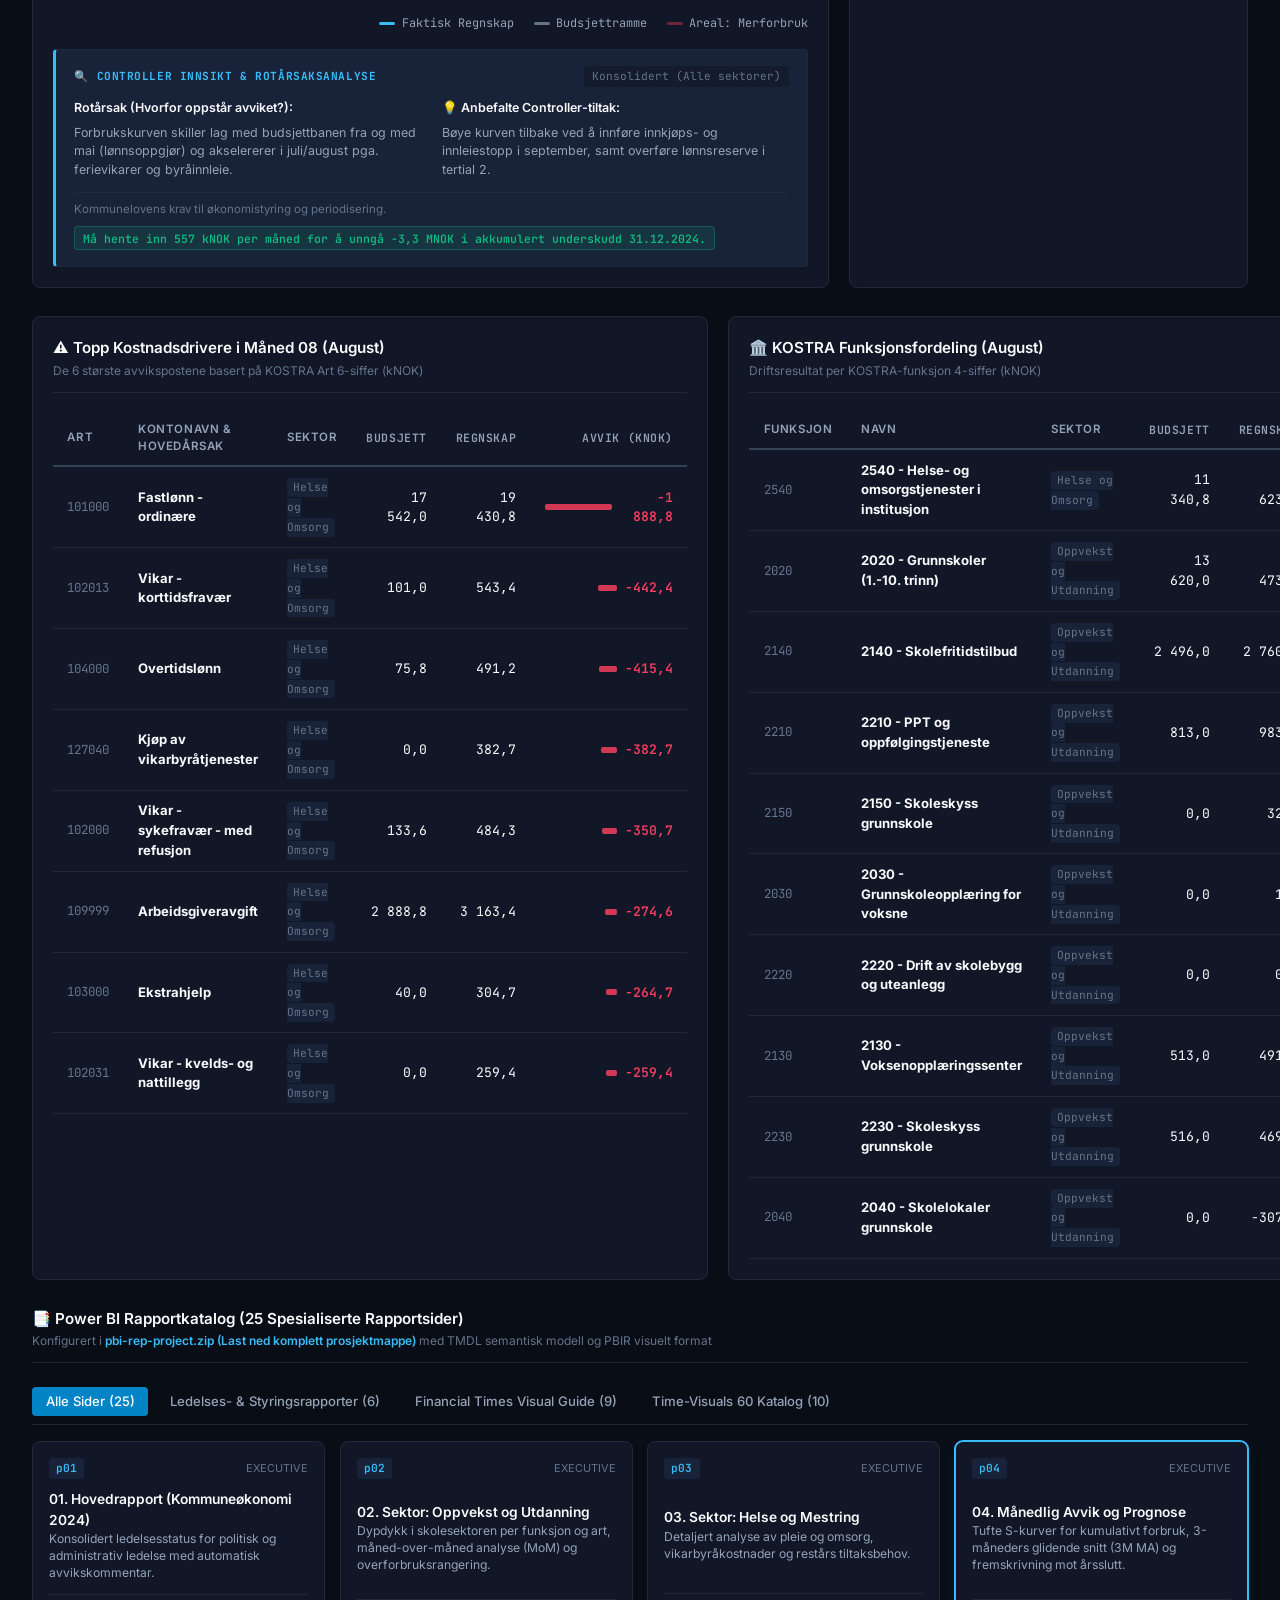
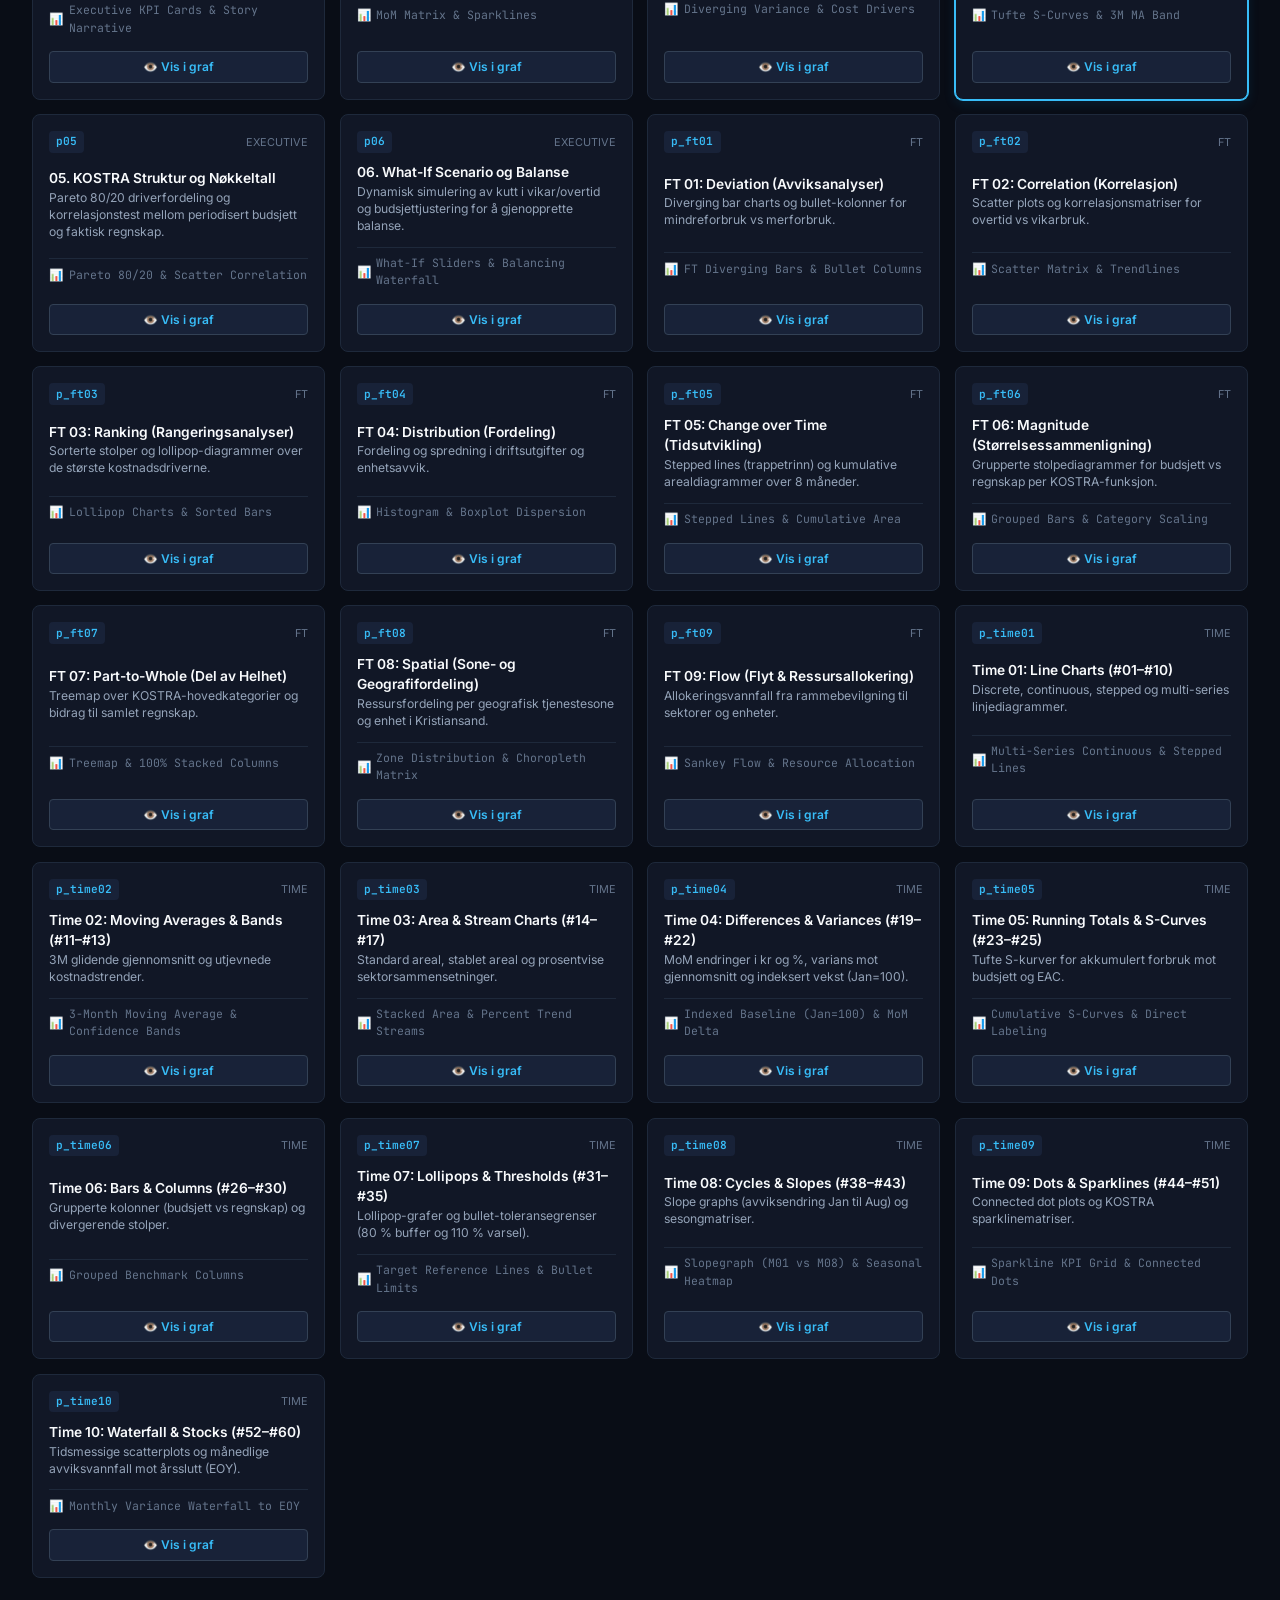
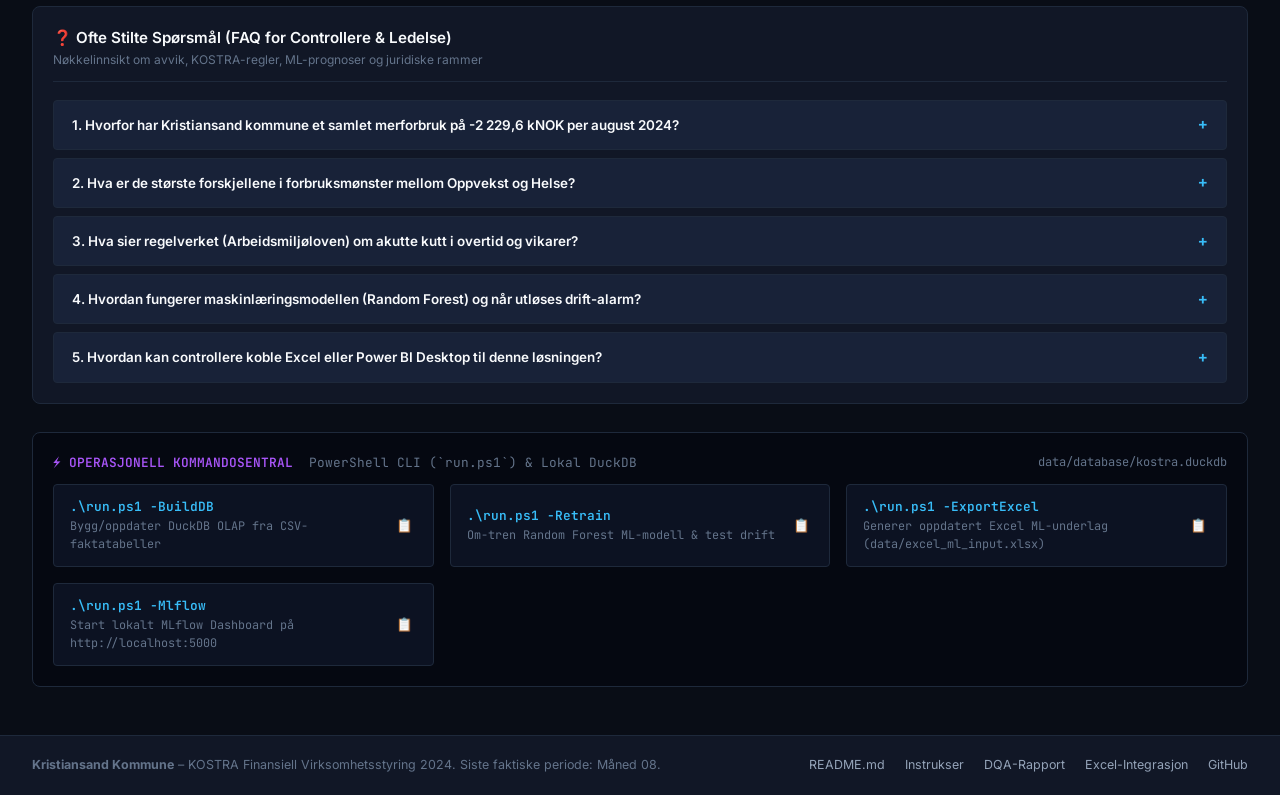
==== commit e80dae39: "update" ====
--- a/index.html
+++ b/index.html
@@ -29,12 +29,24 @@
         <span>YTD Avvik: -2 229,6 kNOK (107,6 %)</span>
       </div>
 
+      <div class="report-download-group">
+        <a href="reports/Maanedsrapport_2024_Helse_og_Mestring.pdf" download="Maanedsrapport_2024_Helse_og_Mestring.pdf" class="btn btn-pdf" title="Last ned fullverdig controller-rapport for Helse & Mestring (PDF)">
+          📄 PDF: Helse & Mestring
+        </a>
+        <a href="reports/Maanedsrapport_2024_Oppvekst_og_Utdanning.pdf" download="Maanedsrapport_2024_Oppvekst_og_Utdanning.pdf" class="btn btn-pdf" title="Last ned fullverdig controller-rapport for Oppvekst (PDF)">
+          📄 PDF: Oppvekst
+        </a>
+        <a href="reports/Maanedsrapport_2024_Konsolidert_Kristiansand.pdf" download="Maanedsrapport_2024_Konsolidert_Kristiansand.pdf" class="btn btn-pdf-outline" title="Last ned konsolidert lederrapport for Kristiansand kommune (PDF)">
+          📄 PDF: Total
+        </a>
+      </div>
+
       <button id="btn-theme-toggle" class="btn" aria-label="Endre fargetema">
         ☀️ Papir
       </button>
 
-      <a href="pbi-rep-project.pbip" class="btn btn-primary" title="Åpne Power BI PBIP prosjekt">
-        📊 Åpne Power BI
+      <a href="pbi-rep-project.zip" download="pbi-rep-project.zip" class="btn btn-primary" title="Last ned komplett Power BI prosjekt (.zip) med TMDL og PBIR">
+        📦 Last ned Power BI (.zip)
       </a>
     </div>
   </header>
@@ -289,6 +301,28 @@
         <div id="chart-legend-container" class="chart-legend-direct">
           <!-- Dynamic direct legend injected by assets/js/dashboard.js -->
         </div>
+
+        <!-- Dynamic Controller Insight & Root Cause / Action Matrix -->
+        <div id="visual-controller-insight" class="visual-insight-panel">
+          <div class="insight-header">
+            <span class="insight-badge">🔍 CONTROLLER INNSIKT & ROTÅRSAKSANALYSE</span>
+            <span id="insight-sector-tag" class="insight-tag">Konsolidert status</span>
+          </div>
+          <div class="insight-grid">
+            <div class="insight-col">
+              <div class="insight-label">Rotårsak (Hvorfor oppstår avviket?):</div>
+              <p id="insight-root-cause" class="insight-text">Laster rotårsak...</p>
+            </div>
+            <div class="insight-col">
+              <div class="insight-label">💡 Anbefalte Controller-tiltak:</div>
+              <p id="insight-recommendations" class="insight-text">Laster tiltak...</p>
+            </div>
+          </div>
+          <div class="insight-footer">
+            <span id="insight-legal-tag">⚖️ Lovmessig ramme: Opplæringsloven § 8-2 / Helse- og omsorgstjenesteloven § 4-1 / AML § 10-6</span>
+            <span id="insight-impact-tag" class="impact-highlight">Potensiell restårsgevinst: 250–350 kNOK</span>
+          </div>
+        </div>
       </div>
 
       <!-- Panel 2: Interactive What-If Scenario Simulator -->
@@ -416,7 +450,7 @@
       <div class="panel-header" style="margin-bottom:0.5rem;">
         <div class="panel-title-wrap">
           <h2>📑 Power BI Rapportkatalog (25 Spesialiserte Rapportsider)</h2>
-          <div class="panel-subtitle">Konfigurert i <a href="pbi-rep-project.pbip" style="color:var(--accent-cyan);text-decoration:none;">pbi-rep-project.pbip</a> med TMDL semantisk modell og PBIR visuelt format</div>
+          <div class="panel-subtitle">Konfigurert i <a href="pbi-rep-project.zip" download="pbi-rep-project.zip" style="color:var(--accent-cyan);text-decoration:none;font-weight:600;">pbi-rep-project.zip (Last ned komplett prosjektmappe)</a> med TMDL semantisk modell og PBIR visuelt format</div>
         </div>
       </div>
 
--- a/assets/css/dashboard.css
+++ b/assets/css/dashboard.css
@@ -1270,3 +1270,191 @@
 .chatbot-send-btn:hover {
   background: #0369a1;
 }
+
+/* ==========================================================================
+   Executive PDF Buttons & Visual Controller Insight Panel
+   ========================================================================== */
+.report-download-group {
+  display: flex;
+  align-items: center;
+  gap: 0.5rem;
+}
+
+.btn-pdf {
+  display: inline-flex;
+  align-items: center;
+  gap: 0.35rem;
+  padding: 0.45rem 0.85rem;
+  background: #be123c;
+  color: #ffffff;
+  border: 1px solid #9f1239;
+  border-radius: var(--radius-sm);
+  font-family: var(--font-sans);
+  font-size: 0.8rem;
+  font-weight: 600;
+  text-decoration: none;
+  cursor: pointer;
+  transition: all var(--transition-fast);
+  white-space: nowrap;
+}
+
+.btn-pdf:hover {
+  background: #9f1239;
+  box-shadow: 0 2px 8px rgba(190, 18, 60, 0.3);
+  transform: translateY(-1px);
+}
+
+.btn-pdf-outline {
+  display: inline-flex;
+  align-items: center;
+  gap: 0.35rem;
+  padding: 0.45rem 0.85rem;
+  background: var(--bg-surface-elevated);
+  color: var(--text-primary);
+  border: 1px solid var(--border-prominent);
+  border-radius: var(--radius-sm);
+  font-family: var(--font-sans);
+  font-size: 0.8rem;
+  font-weight: 600;
+  text-decoration: none;
+  cursor: pointer;
+  transition: all var(--transition-fast);
+}
+
+.btn-pdf-outline:hover {
+  border-color: var(--accent-cyan);
+  color: var(--accent-cyan);
+}
+
+/* Controller Insight & Root Cause Box */
+.visual-insight-panel {
+  margin-top: 1rem;
+  background: var(--bg-surface-elevated);
+  border: 1px solid var(--border-subtle);
+  border-left: 3px solid var(--accent-cyan);
+  border-radius: var(--radius-sm);
+  padding: 1rem 1.15rem;
+  display: flex;
+  flex-direction: column;
+  gap: 0.75rem;
+  animation: fadeIn 0.25s ease-in-out;
+}
+
+@keyframes fadeIn {
+  from { opacity: 0; transform: translateY(3px); }
+  to { opacity: 1; transform: translateY(0); }
+}
+
+.insight-header {
+  display: flex;
+  justify-content: space-between;
+  align-items: center;
+}
+
+.insight-badge {
+  font-family: var(--font-mono);
+  font-size: 0.7rem;
+  font-weight: 700;
+  letter-spacing: 0.05em;
+  color: var(--accent-cyan);
+  display: flex;
+  align-items: center;
+  gap: 0.4rem;
+}
+
+.insight-tag {
+  font-family: var(--font-mono);
+  font-size: 0.7rem;
+  color: var(--text-muted);
+  background: rgba(0, 0, 0, 0.2);
+  padding: 0.15rem 0.5rem;
+  border-radius: var(--radius-sm);
+}
+
+.insight-grid {
+  display: grid;
+  grid-template-columns: 1fr 1fr;
+  gap: 1.25rem;
+}
+
+@media (max-width: 900px) {
+  .insight-grid {
+    grid-template-columns: 1fr;
+  }
+}
+
+.insight-col {
+  display: flex;
+  flex-direction: column;
+  gap: 0.35rem;
+}
+
+.insight-label {
+  font-size: 0.78rem;
+  font-weight: 600;
+  color: var(--text-primary);
+  display: flex;
+  align-items: center;
+  gap: 0.35rem;
+}
+
+.insight-text {
+  font-size: 0.78rem;
+  color: var(--text-secondary);
+  line-height: 1.5;
+}
+
+.insight-footer {
+  border-top: 1px solid var(--border-subtle);
+  padding-top: 0.5rem;
+  display: flex;
+  justify-content: space-between;
+  align-items: center;
+  flex-wrap: wrap;
+  gap: 0.5rem;
+  font-size: 0.72rem;
+  color: var(--text-muted);
+}
+
+.impact-highlight {
+  font-family: var(--font-mono);
+  font-weight: 600;
+  color: var(--variance-pos);
+  background: var(--variance-pos-bg);
+  padding: 0.15rem 0.5rem;
+  border-radius: var(--radius-sm);
+  border: 1px solid var(--variance-pos-border);
+}
+
+/* Card Open Visual Button & Card Hover */
+.card-open-visual-btn {
+  display: inline-flex;
+  align-items: center;
+  justify-content: center;
+  gap: 0.35rem;
+  padding: 0.45rem 0.75rem;
+  background: var(--bg-surface-elevated);
+  border: 1px solid var(--border-prominent);
+  border-radius: var(--radius-sm);
+  color: var(--accent-cyan);
+  font-family: var(--font-sans);
+  font-size: 0.75rem;
+  font-weight: 600;
+  cursor: pointer;
+  transition: all var(--transition-fast);
+  margin-top: 0.35rem;
+  width: 100%;
+}
+
+.card-open-visual-btn:hover {
+  background: #0284c7;
+  color: #ffffff;
+  border-color: #0369a1;
+  transform: translateY(-1px);
+}
+
+.report-page-card.active-visual {
+  border-color: var(--accent-cyan);
+  box-shadow: 0 0 0 1px var(--accent-cyan), 0 4px 12px rgba(2, 132, 199, 0.15);
+}
+
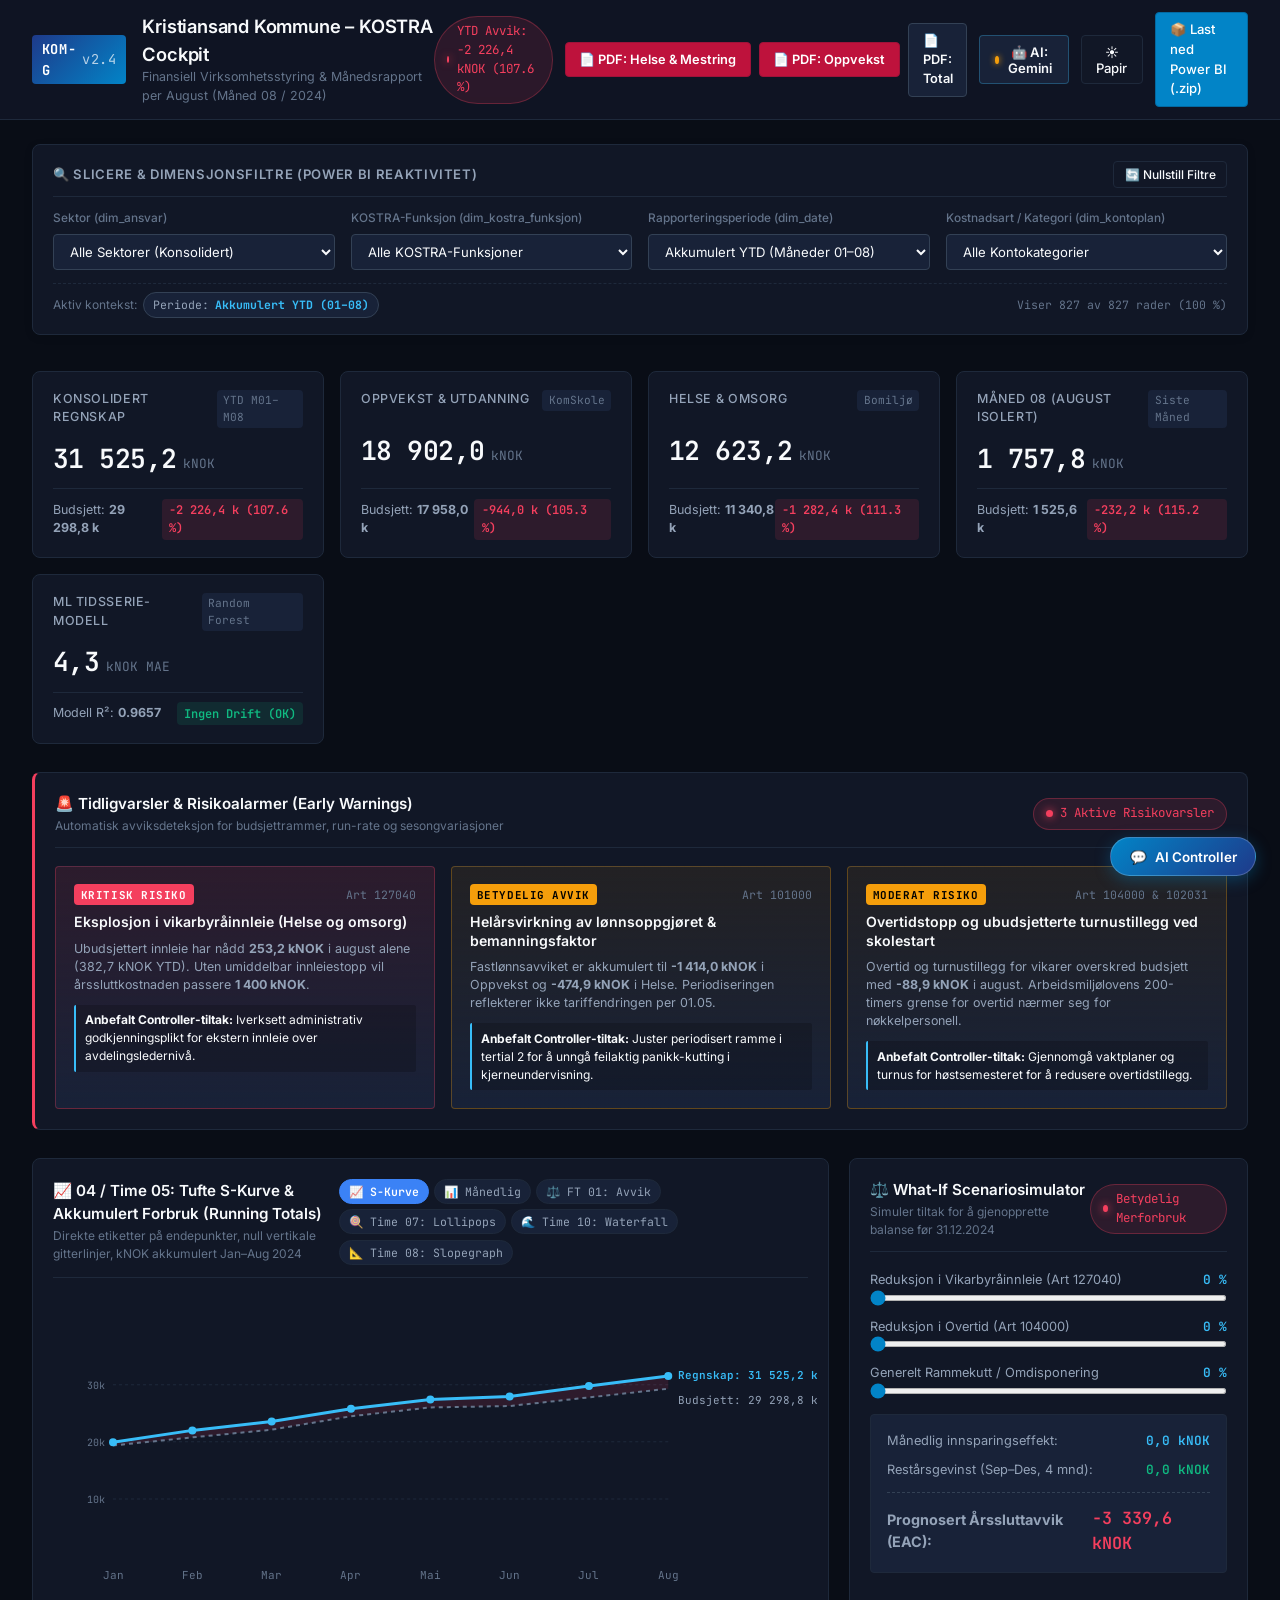
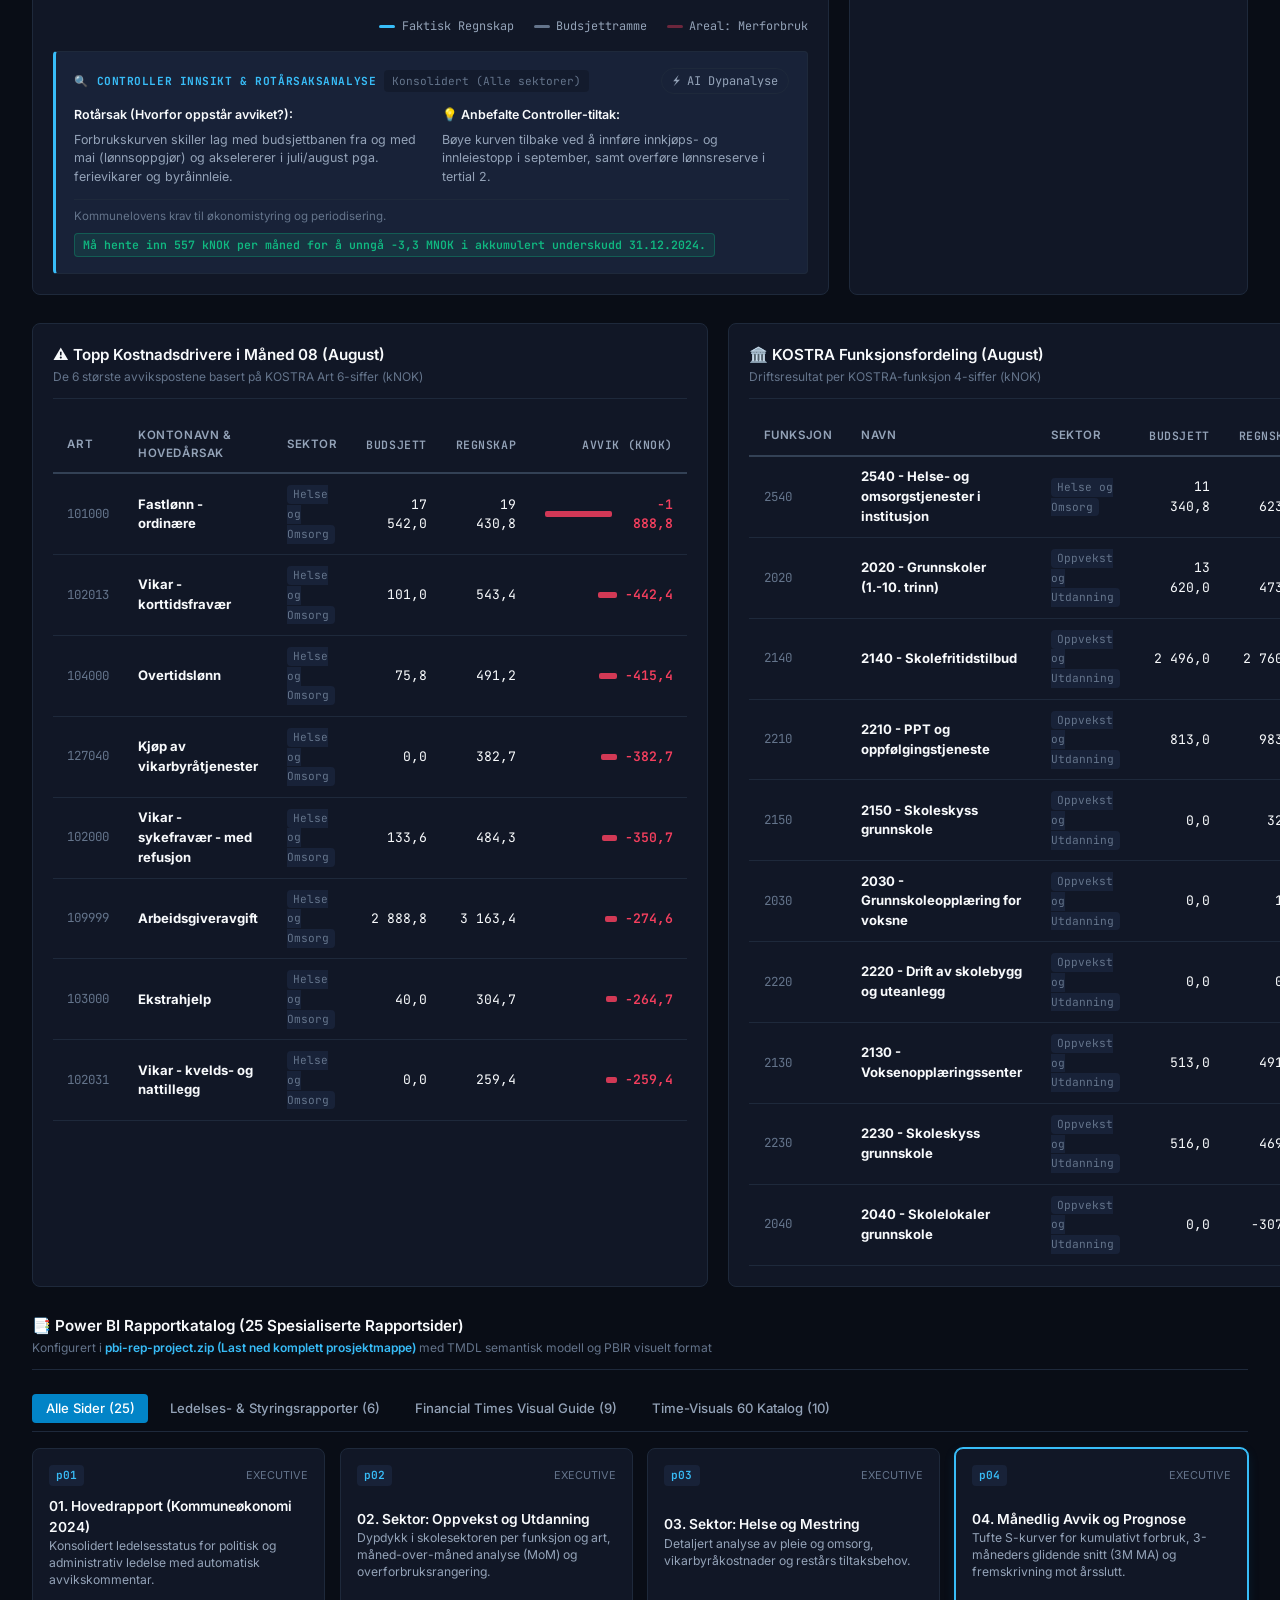
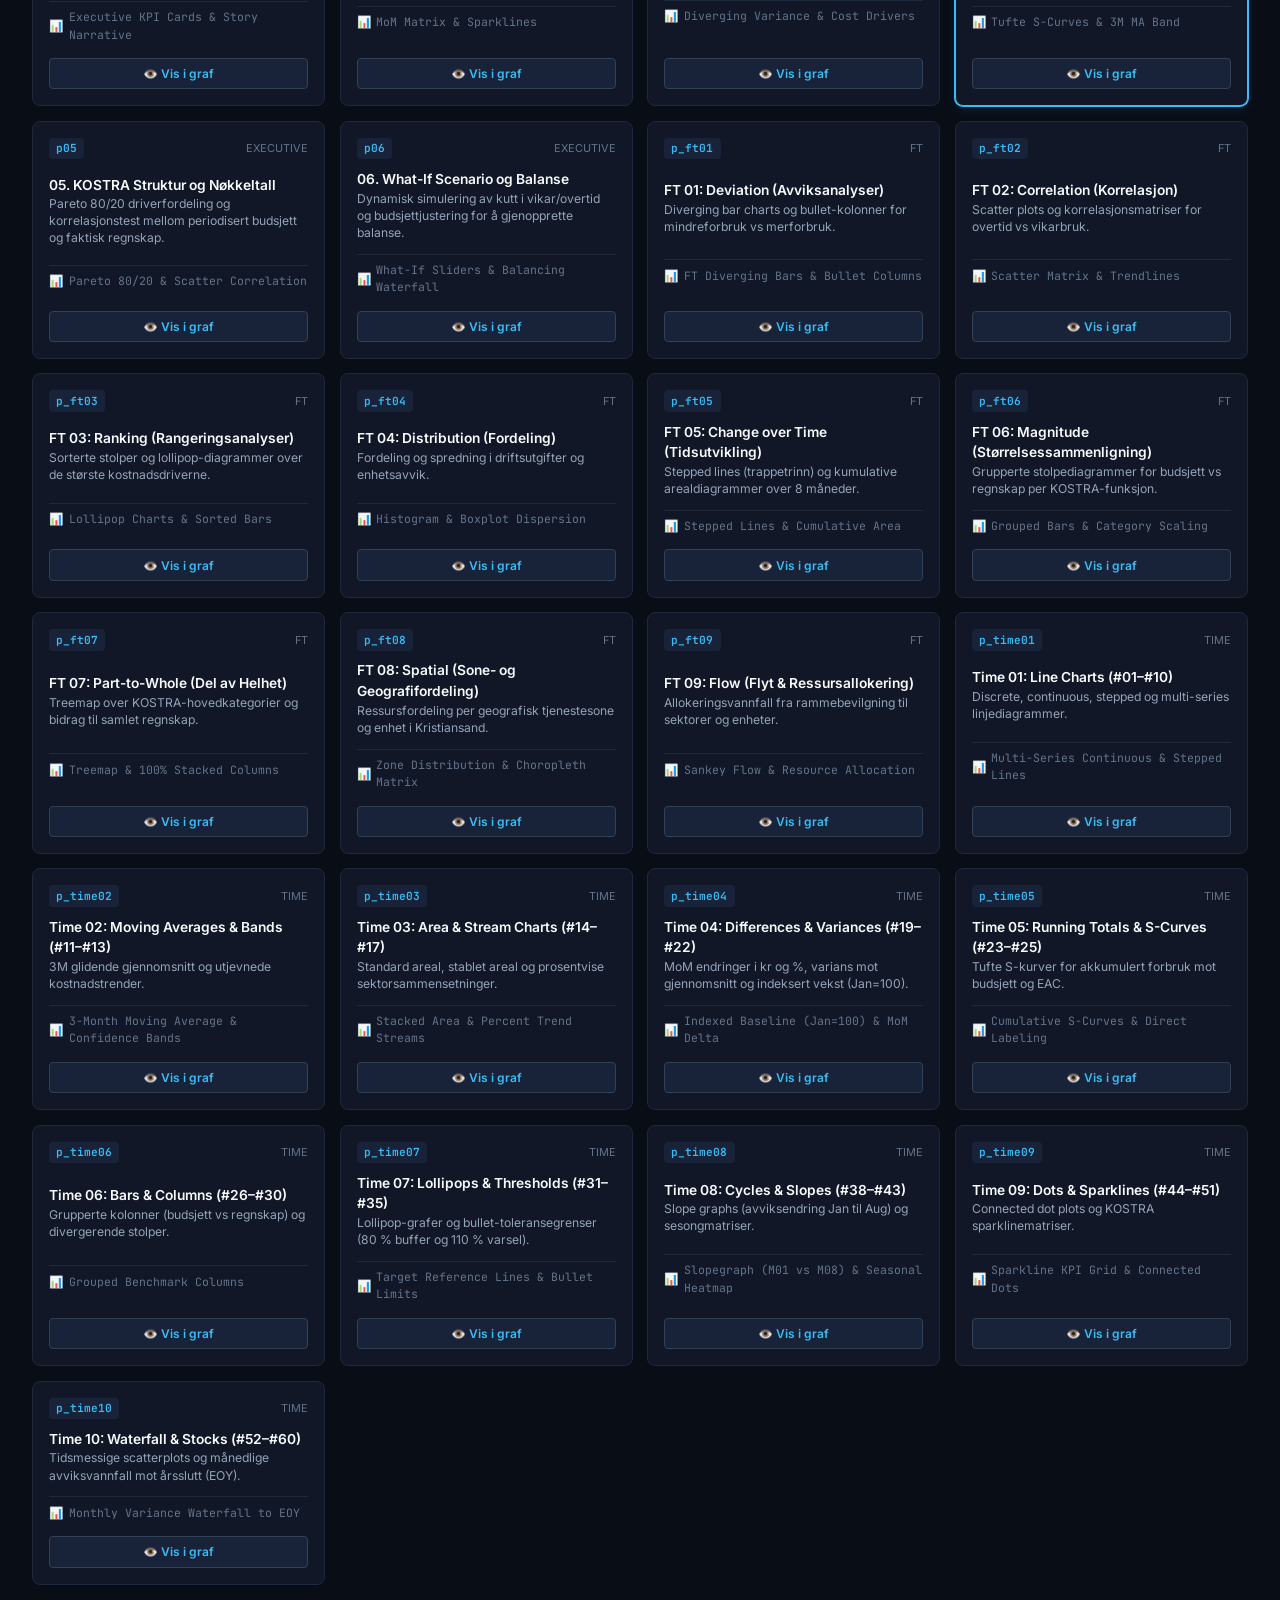
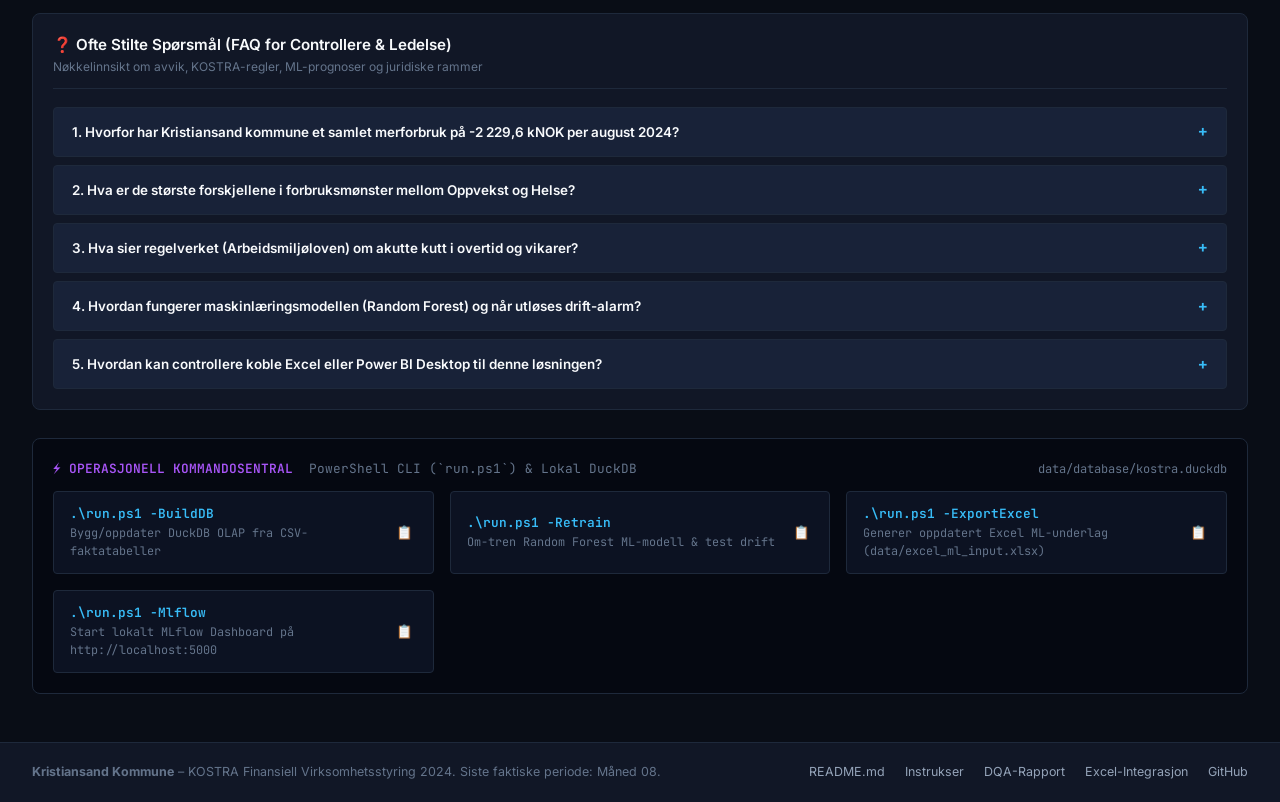
==== commit cc5ce28f: "update" ====
--- a/index.html
+++ b/index.html
@@ -40,6 +40,12 @@
           📄 PDF: Total
         </a>
       </div>
+
+      <!-- AI Provider Setup Button in Header -->
+      <button id="btn-open-ai-modal" class="btn btn-ai-config" aria-label="AI Leverandør & API-nøkkel" title="Velg AI-leverandør og oppgi API-nøkkel">
+        <span class="ai-provider-dot" id="top-ai-dot"></span>
+        <span id="top-ai-provider-label">🤖 AI: Gemini</span>
+      </button>
 
       <button id="btn-theme-toggle" class="btn" aria-label="Endre fargetema">
         ☀️ Papir
@@ -305,8 +311,13 @@
         <!-- Dynamic Controller Insight & Root Cause / Action Matrix -->
         <div id="visual-controller-insight" class="visual-insight-panel">
           <div class="insight-header">
-            <span class="insight-badge">🔍 CONTROLLER INNSIKT & ROTÅRSAKSANALYSE</span>
-            <span id="insight-sector-tag" class="insight-tag">Konsolidert status</span>
+            <div style="display:flex; align-items:center; gap:0.5rem; flex-wrap:wrap;">
+              <span class="insight-badge">🔍 CONTROLLER INNSIKT & ROTÅRSAKSANALYSE</span>
+              <span id="insight-sector-tag" class="insight-tag">Konsolidert status</span>
+            </div>
+            <button id="btn-generate-ai-insight" class="btn-pill" style="font-size:0.75rem; padding:0.25rem 0.65rem;" title="Generer dyp AI-analyse med valgt AI-modell for gjeldende utvalg">
+              ⚡ AI Dypanalyse
+            </button>
           </div>
           <div class="insight-grid">
             <div class="insight-col">
@@ -611,7 +622,43 @@
           <div class="brand-logo-badge" style="font-size:0.68rem; padding:0.15rem 0.4rem;">AI CONTROLLER</div>
           <span style="font-size:0.85rem; font-weight:600;">KOSTRA Rådgiver</span>
         </div>
-        <button id="chatbot-close-btn" class="chatbot-close" title="Lukk chat">✕</button>
+        <div style="display:flex; align-items:center; gap:0.35rem;">
+          <button id="chat-open-modal-btn" class="chatbot-close" title="Konfigurer AI-leverandør og API-nøkkel" aria-label="AI Innstillinger">⚙️</button>
+          <button id="chatbot-close-btn" class="chatbot-close" title="Lukk chat" aria-label="Lukk">✕</button>
+        </div>
+      </div>
+
+      <!-- Chatbot AI Provider Quick Bar -->
+      <div class="chatbot-provider-bar">
+        <div class="chatbot-provider-row">
+          <div class="chatbot-provider-select-wrap">
+            <label for="chat-quick-provider" class="chatbot-provider-label">Modell:</label>
+            <select id="chat-quick-provider" class="chatbot-quick-select" aria-label="Velg aktiv AI-leverandør">
+              <option value="gemini">Google Gemini (Flash)</option>
+              <option value="openai">OpenAI (GPT-4o-mini)</option>
+              <option value="anthropic">Anthropic Claude</option>
+              <option value="ollama">Ollama (Lokal LLM)</option>
+              <option value="groq">Groq (Llama-3.1 70B)</option>
+              <option value="mistral">Mistral AI</option>
+              <option value="deepseek">DeepSeek (V3/R1)</option>
+              <option value="offline">Innebygd (Offline)</option>
+            </select>
+          </div>
+          <button type="button" id="chat-toggle-key-drawer" class="btn-chat-key" title="Angi eller endre API-nøkkel">
+            <span class="provider-status-dot" id="chat-provider-status-dot"></span>
+            <span id="chat-key-badge-text">API-nøkkel</span>
+          </button>
+        </div>
+
+        <!-- Inline Key Drawer (collapsible) -->
+        <div id="chat-inline-key-drawer" class="chat-inline-key-drawer hidden">
+          <div class="chat-key-input-wrap">
+            <input type="password" id="chat-inline-key-input" class="chat-key-input" placeholder="Lim inn API-nøkkel..." autocomplete="off">
+            <button type="button" id="chat-toggle-key-eye" class="btn-eye" title="Vis/skjul nøkkel">👁️</button>
+            <button type="button" id="chat-save-key-btn" class="btn btn-primary btn-xs">Lagre</button>
+          </div>
+          <div id="chat-key-hint" class="chat-key-hint">Lagres trygt lokalt i din nettleser (localStorage).</div>
+        </div>
       </div>
 
       <div class="chatbot-body" id="chatbot-messages">
@@ -636,6 +683,94 @@
         <input type="text" id="chatbot-input" class="chatbot-input" placeholder="Still et spørsmål om tallene eller KOSTRA..." autocomplete="off">
         <button type="submit" class="chatbot-send-btn" title="Send melding">➤</button>
       </form>
+    </div>
+  </div>
+
+  <!-- 4. AI Provider & API Key Configuration Modal Dialog -->
+  <div id="ai-settings-modal" class="ai-modal-backdrop hidden" role="dialog" aria-modal="true" aria-labelledby="ai-modal-title">
+    <div class="ai-modal-card">
+      <div class="ai-modal-header">
+        <div class="ai-modal-title-wrap">
+          <div class="brand-logo-badge" style="font-size:0.7rem; padding:0.2rem 0.5rem;">AI MOTOR</div>
+          <h2 id="ai-modal-title">Konfigurer AI-Leverandør & API-Nøkkel</h2>
+        </div>
+        <button id="btn-close-ai-modal" class="chatbot-close" title="Lukk innstillinger">✕</button>
+      </div>
+
+      <div class="ai-modal-body">
+        <p class="ai-modal-desc">
+          Velg din foretrukne AI-modell og legg inn din API-nøkkel for direkte tilgang til avansert kontrolleranalyse, årsaksforklaringer og prognoser. 
+          Nøkkelen din forblir <strong>100 % privat</strong> og lagres utelukkende lokalt i din egen nettleser (<code>localStorage</code>).
+        </p>
+
+        <div class="ai-modal-fields">
+          <!-- Dropdown: Provider -->
+          <div class="ai-field-group">
+            <label for="modal-ai-provider-select" class="ai-field-label">
+              <span>AI-Leverandør (Provider)</span>
+              <span id="modal-provider-tag" class="ai-tag-pill">Skytjeneste</span>
+            </label>
+            <select id="modal-ai-provider-select" class="slicer-select">
+              <option value="gemini" selected>Google Gemini (Gemini 1.5 Flash / 2.0 – Anbefalt)</option>
+              <option value="openai">OpenAI (GPT-4o-mini / GPT-4o)</option>
+              <option value="anthropic">Anthropic Claude (Claude 3.5 Sonnet / Haiku)</option>
+              <option value="ollama">Ollama (Lokal LLM – localhost:11434, 100% lokal & gratis)</option>
+              <option value="groq">Groq (Llama-3.1 70B – Lynrask inferens)</option>
+              <option value="mistral">Mistral AI (Mistral Large / Codestral)</option>
+              <option value="deepseek">DeepSeek (DeepSeek-V3 / R1)</option>
+              <option value="offline">Innebygd Controller (Offline simulering / Ingen API-nøkkel)</option>
+            </select>
+          </div>
+
+          <!-- Model Identifier -->
+          <div class="ai-field-group">
+            <label for="modal-ai-model-input" class="ai-field-label">
+              <span>Modell-identifikator (Model ID)</span>
+              <span class="ai-label-subtext">Kan tilpasses ved behov</span>
+            </label>
+            <input type="text" id="modal-ai-model-input" class="chatbot-input" value="gemini-1.5-flash" autocomplete="off" spellcheck="false">
+          </div>
+
+          <!-- API Key Input -->
+          <div class="ai-field-group" id="modal-key-group">
+            <label for="modal-ai-key-input" id="modal-key-label" class="ai-field-label">
+              <span>API-Nøkkel (API Key)</span>
+              <a href="https://aistudio.google.com/app/apikey" id="modal-key-link" target="_blank" rel="noopener noreferrer" class="ai-link-out">Hent API-nøkkel ↗</a>
+            </label>
+            <div class="ai-input-with-addon">
+              <input type="password" id="modal-ai-key-input" class="chatbot-input" placeholder="Lim inn din API-nøkkel her..." autocomplete="off">
+              <button type="button" id="modal-toggle-key-eye" class="btn btn-icon" title="Vis/skjul nøkkel">👁️</button>
+            </div>
+            <div class="ai-field-help" id="modal-key-help">Nøkkelen lagres kun i din nettleser og sendes direkte til leverandøren.</div>
+          </div>
+
+          <!-- Endpoint URL (for Ollama or custom proxy) -->
+          <div class="ai-field-group" id="modal-endpoint-group" style="display:none;">
+            <label for="modal-ai-endpoint-input" class="ai-field-label">
+              <span>Lokal Base URL / Endpoint</span>
+            </label>
+            <input type="text" id="modal-ai-endpoint-input" class="chatbot-input" value="http://localhost:11434" autocomplete="off" spellcheck="false">
+            <div class="ai-field-help">Standard URL for lokal Ollama. Krever ingen API-nøkkel.</div>
+          </div>
+        </div>
+
+        <!-- Connection Test Feedback Alert -->
+        <div id="modal-test-feedback" class="ai-feedback-box hidden"></div>
+      </div>
+
+      <div class="ai-modal-footer">
+        <button type="button" id="btn-test-modal-connection" class="btn">
+          🔌 Test Tilkobling
+        </button>
+        <div style="display:flex; gap:0.5rem;">
+          <button type="button" id="btn-clear-modal-key" class="btn" style="color:var(--variance-neg); border-color:var(--variance-neg-border);">
+            Slett nøkkel
+          </button>
+          <button type="button" id="btn-save-modal-config" class="btn btn-primary">
+            💾 Lagre & Aktiver
+          </button>
+        </div>
+      </div>
     </div>
   </div>
 
--- a/assets/css/dashboard.css
+++ b/assets/css/dashboard.css
@@ -1458,3 +1458,433 @@
   box-shadow: 0 0 0 1px var(--accent-cyan), 0 4px 12px rgba(2, 132, 199, 0.15);
 }
 
+/* ==========================================================================
+   AI Provider Configuration & API Key Settings (Top Nav & Chatbot)
+   ========================================================================== */
+
+.btn-ai-config {
+  display: inline-flex;
+  align-items: center;
+  gap: 0.45rem;
+  font-weight: 600;
+  border-color: rgba(56, 189, 248, 0.3);
+  background: var(--bg-surface-elevated);
+}
+
+.btn-ai-config:hover {
+  border-color: var(--accent-cyan);
+  background: var(--bg-surface);
+}
+
+.ai-provider-dot {
+  width: 8px;
+  height: 8px;
+  border-radius: 50%;
+  background-color: var(--accent-cyan);
+  box-shadow: 0 0 6px var(--accent-cyan);
+  transition: all var(--transition-fast);
+}
+
+.ai-provider-dot.active {
+  background-color: var(--variance-pos);
+  box-shadow: 0 0 6px var(--variance-pos);
+}
+
+.ai-provider-dot.missing {
+  background-color: var(--accent-amber);
+  box-shadow: 0 0 6px var(--accent-amber);
+}
+
+/* Chatbot AI Provider Quick Bar */
+.chatbot-provider-bar {
+  background: var(--bg-surface-elevated);
+  border-bottom: 1px solid var(--border-subtle);
+  padding: 0.45rem 0.85rem;
+  display: flex;
+  flex-direction: column;
+  gap: 0.35rem;
+  font-size: 0.75rem;
+}
+
+.chatbot-provider-row {
+  display: flex;
+  align-items: center;
+  justify-content: space-between;
+  gap: 0.5rem;
+}
+
+.chatbot-provider-select-wrap {
+  display: flex;
+  align-items: center;
+  gap: 0.35rem;
+  flex: 1;
+}
+
+.chatbot-provider-label {
+  font-size: 0.72rem;
+  font-weight: 600;
+  color: var(--text-muted);
+  white-space: nowrap;
+}
+
+.chatbot-quick-select {
+  background: var(--bg-surface);
+  border: 1px solid var(--border-subtle);
+  border-radius: var(--radius-sm);
+  color: var(--text-primary);
+  font-family: var(--font-sans);
+  font-size: 0.74rem;
+  padding: 0.2rem 0.45rem;
+  outline: none;
+  width: 100%;
+  cursor: pointer;
+  transition: border-color var(--transition-fast);
+}
+
+.chatbot-quick-select:focus {
+  border-color: var(--accent-cyan);
+}
+
+.btn-chat-key {
+  background: transparent;
+  border: 1px solid var(--border-subtle);
+  border-radius: 9999px;
+  color: var(--text-secondary);
+  font-family: var(--font-sans);
+  font-size: 0.7rem;
+  font-weight: 500;
+  padding: 0.2rem 0.55rem;
+  cursor: pointer;
+  display: inline-flex;
+  align-items: center;
+  gap: 0.3rem;
+  white-space: nowrap;
+  transition: all var(--transition-fast);
+}
+
+.btn-chat-key:hover {
+  background: var(--bg-surface);
+  border-color: var(--border-prominent);
+  color: var(--text-primary);
+}
+
+.provider-status-dot {
+  width: 6px;
+  height: 6px;
+  border-radius: 50%;
+  background: var(--text-muted);
+}
+
+.provider-status-dot.active {
+  background: var(--variance-pos);
+  box-shadow: 0 0 6px var(--variance-pos);
+}
+
+.provider-status-dot.missing {
+  background: var(--accent-amber);
+  box-shadow: 0 0 6px var(--accent-amber);
+}
+
+.provider-status-dot.offline {
+  background: var(--text-muted);
+}
+
+.chat-inline-key-drawer {
+  padding-top: 0.25rem;
+  display: flex;
+  flex-direction: column;
+  gap: 0.25rem;
+  border-top: 1px dashed var(--border-subtle);
+  margin-top: 0.2rem;
+  transition: all var(--transition-fast);
+}
+
+.chat-inline-key-drawer.hidden {
+  display: none;
+}
+
+.chat-key-input-wrap {
+  display: flex;
+  align-items: center;
+  gap: 0.35rem;
+}
+
+.chat-key-input {
+  flex: 1;
+  background: var(--bg-surface);
+  border: 1px solid var(--border-subtle);
+  border-radius: var(--radius-sm);
+  color: var(--text-primary);
+  font-family: var(--font-mono);
+  font-size: 0.72rem;
+  padding: 0.25rem 0.5rem;
+  outline: none;
+}
+
+.chat-key-input:focus {
+  border-color: var(--accent-cyan);
+}
+
+.chat-key-hint {
+  font-size: 0.68rem;
+  color: var(--text-muted);
+}
+
+.btn-eye {
+  background: transparent;
+  border: 1px solid var(--border-subtle);
+  border-radius: var(--radius-sm);
+  color: var(--text-secondary);
+  cursor: pointer;
+  padding: 0.2rem 0.35rem;
+  font-size: 0.75rem;
+  display: flex;
+  align-items: center;
+  justify-content: center;
+}
+
+.btn-eye:hover {
+  color: var(--text-primary);
+  background: var(--bg-surface);
+}
+
+.btn-xs {
+  font-size: 0.7rem;
+  padding: 0.2rem 0.55rem;
+}
+
+.btn-danger-outline {
+  background: transparent;
+  border: 1px solid var(--variance-neg-border);
+  color: var(--variance-neg);
+  cursor: pointer;
+}
+
+.btn-danger-outline:hover {
+  background: var(--variance-neg-bg);
+}
+
+/* ==========================================================================
+   AI Provider Settings Modal
+   ========================================================================== */
+
+.ai-modal-backdrop {
+  position: fixed;
+  inset: 0;
+  z-index: 2000;
+  background: rgba(0, 0, 0, 0.7);
+  backdrop-filter: blur(8px);
+  -webkit-backdrop-filter: blur(8px);
+  display: flex;
+  align-items: center;
+  justify-content: center;
+  padding: 1rem;
+  transition: opacity var(--transition-normal);
+}
+
+.ai-modal-backdrop.hidden {
+  opacity: 0;
+  pointer-events: none;
+  visibility: hidden;
+}
+
+.ai-modal-card {
+  background: var(--bg-surface);
+  border: 1px solid var(--border-prominent);
+  border-radius: var(--radius-md);
+  box-shadow: 0 20px 48px rgba(0, 0, 0, 0.6);
+  width: 100%;
+  max-width: 560px;
+  max-height: 90vh;
+  display: flex;
+  flex-direction: column;
+  overflow: hidden;
+  animation: modal-enter 0.2s cubic-bezier(0.16, 1, 0.3, 1);
+}
+
+@keyframes modal-enter {
+  from {
+    opacity: 0;
+    transform: scale(0.96) translateY(12px);
+  }
+  to {
+    opacity: 1;
+    transform: scale(1) translateY(0);
+  }
+}
+
+.ai-modal-header {
+  padding: 1rem 1.25rem;
+  background: var(--bg-surface-elevated);
+  border-bottom: 1px solid var(--border-subtle);
+  display: flex;
+  justify-content: space-between;
+  align-items: center;
+}
+
+.ai-modal-title-wrap {
+  display: flex;
+  align-items: center;
+  gap: 0.65rem;
+}
+
+.ai-modal-title-wrap h2 {
+  font-size: 1rem;
+  font-weight: 600;
+  color: var(--text-primary);
+  margin: 0;
+}
+
+.ai-modal-body {
+  padding: 1.25rem;
+  overflow-y: auto;
+  display: flex;
+  flex-direction: column;
+  gap: 1rem;
+}
+
+.ai-modal-desc {
+  font-size: 0.8rem;
+  color: var(--text-secondary);
+  line-height: 1.45;
+  margin: 0;
+}
+
+.ai-modal-desc code {
+  font-family: var(--font-mono);
+  font-size: 0.75rem;
+  padding: 0.1rem 0.3rem;
+  background: var(--bg-surface-elevated);
+  border: 1px solid var(--border-subtle);
+  border-radius: var(--radius-sm);
+}
+
+.ai-modal-fields {
+  display: flex;
+  flex-direction: column;
+  gap: 0.85rem;
+}
+
+.ai-field-group {
+  display: flex;
+  flex-direction: column;
+  gap: 0.35rem;
+}
+
+.ai-field-label {
+  display: flex;
+  justify-content: space-between;
+  align-items: center;
+  font-size: 0.78rem;
+  font-weight: 600;
+  color: var(--text-primary);
+}
+
+.ai-tag-pill {
+  font-size: 0.68rem;
+  font-weight: 500;
+  font-family: var(--font-mono);
+  padding: 0.12rem 0.45rem;
+  border-radius: 9999px;
+  background: var(--bg-surface-elevated);
+  border: 1px solid var(--border-subtle);
+  color: var(--accent-cyan);
+}
+
+.ai-label-subtext {
+  font-size: 0.7rem;
+  font-weight: 400;
+  color: var(--text-muted);
+}
+
+.ai-link-out {
+  font-size: 0.72rem;
+  color: var(--accent-cyan);
+  text-decoration: none;
+  font-weight: 500;
+}
+
+.ai-link-out:hover {
+  text-decoration: underline;
+}
+
+.ai-input-with-addon {
+  display: flex;
+  gap: 0.35rem;
+  align-items: center;
+}
+
+.ai-input-with-addon input {
+  flex: 1;
+  font-family: var(--font-mono);
+  font-size: 0.8rem;
+}
+
+.ai-field-help {
+  font-size: 0.7rem;
+  color: var(--text-muted);
+}
+
+.ai-feedback-box {
+  padding: 0.65rem 0.85rem;
+  border-radius: var(--radius-sm);
+  font-size: 0.78rem;
+  line-height: 1.4;
+  margin-top: 0.25rem;
+}
+
+.ai-feedback-box.hidden {
+  display: none;
+}
+
+.ai-feedback-box.success {
+  background: var(--variance-pos-bg);
+  border: 1px solid var(--variance-pos-border);
+  color: var(--variance-pos);
+}
+
+.ai-feedback-box.error {
+  background: var(--variance-neg-bg);
+  border: 1px solid var(--variance-neg-border);
+  color: var(--variance-neg);
+}
+
+.ai-feedback-box.loading {
+  background: rgba(56, 189, 248, 0.1);
+  border: 1px solid rgba(56, 189, 248, 0.3);
+  color: var(--accent-cyan);
+}
+
+.ai-modal-footer {
+  padding: 0.85rem 1.25rem;
+  background: var(--bg-surface-elevated);
+  border-top: 1px solid var(--border-subtle);
+  display: flex;
+  justify-content: space-between;
+  align-items: center;
+}
+
+/* Chat typing indicator */
+.chat-typing {
+  display: inline-flex;
+  align-items: center;
+  gap: 4px;
+  padding: 0.35rem 0.5rem;
+}
+
+.chat-typing-dot {
+  width: 5px;
+  height: 5px;
+  background: var(--accent-cyan);
+  border-radius: 50%;
+  animation: typing-blink 1.4s infinite both;
+}
+
+.chat-typing-dot:nth-child(2) { animation-delay: 0.2s; }
+.chat-typing-dot:nth-child(3) { animation-delay: 0.4s; }
+
+@keyframes typing-blink {
+  0%, 80%, 100% { opacity: 0.2; transform: scale(0.8); }
+  40% { opacity: 1; transform: scale(1.1); }
+}
+
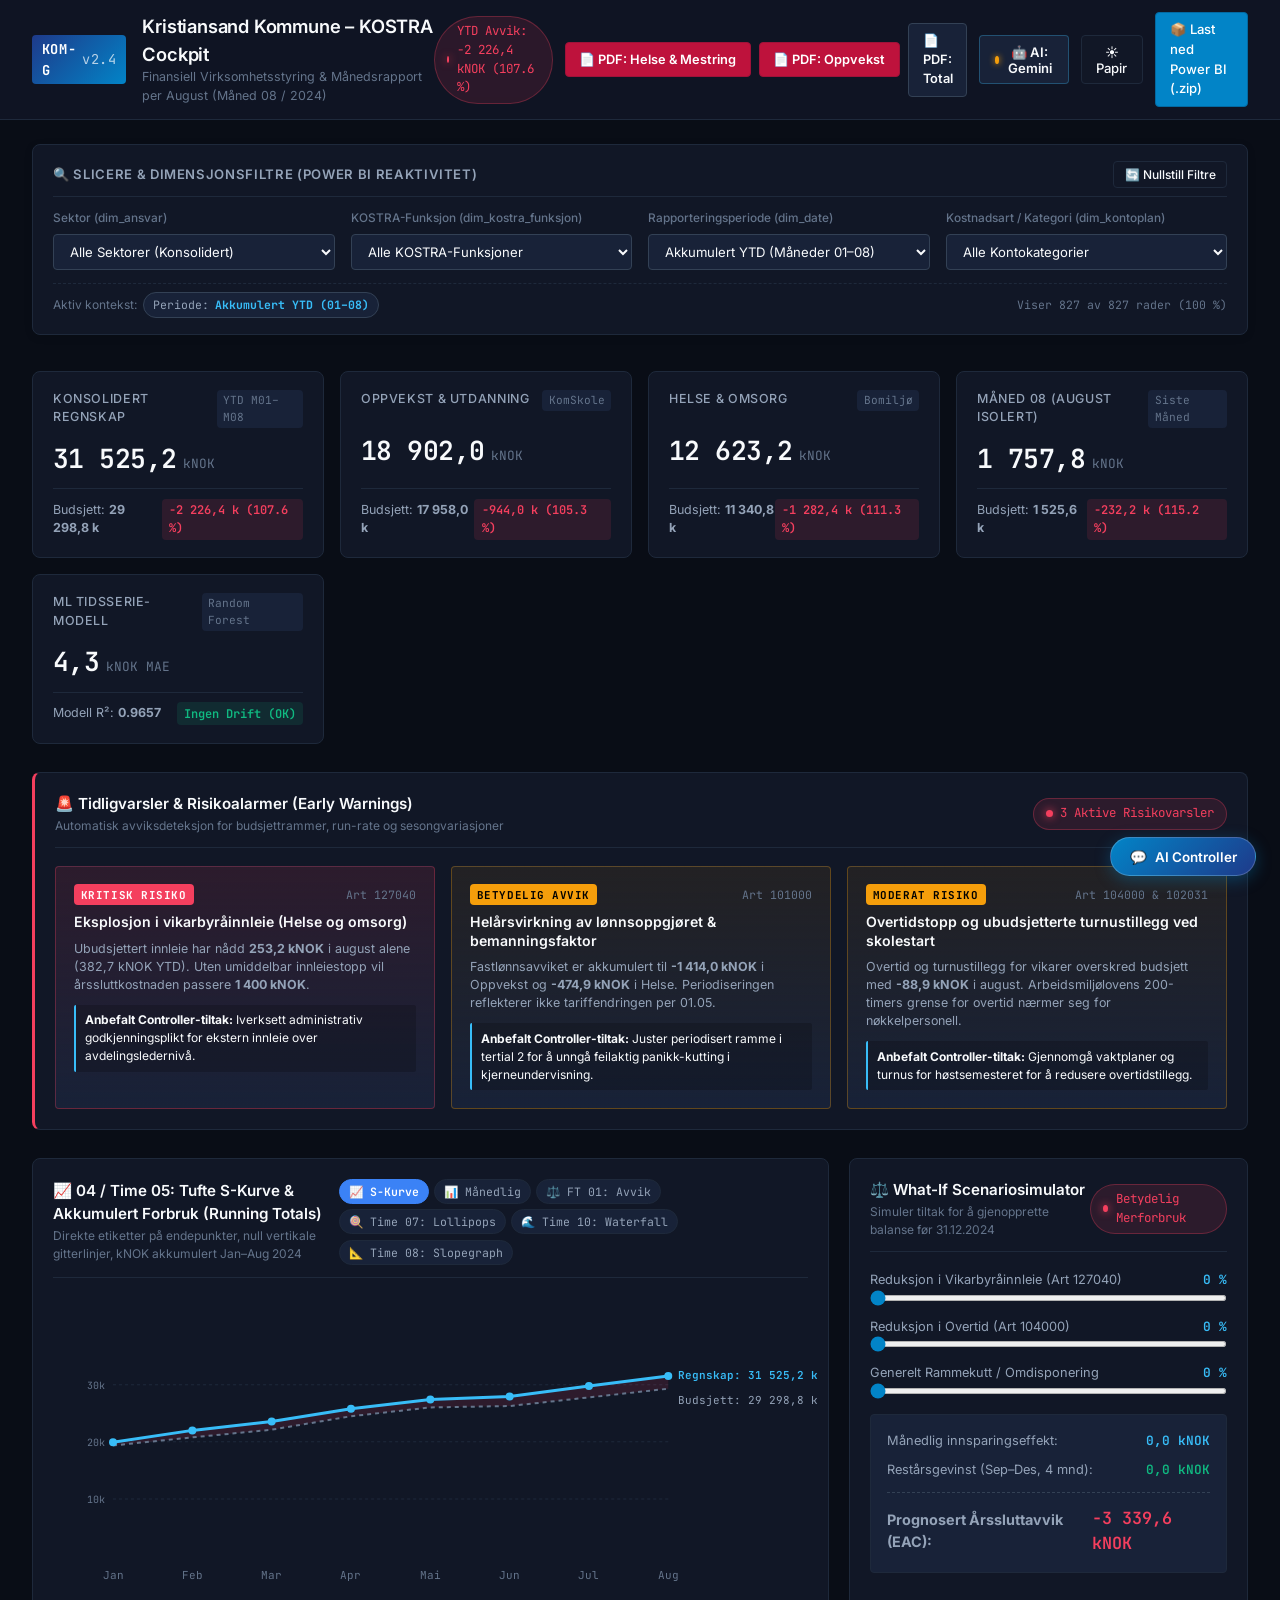
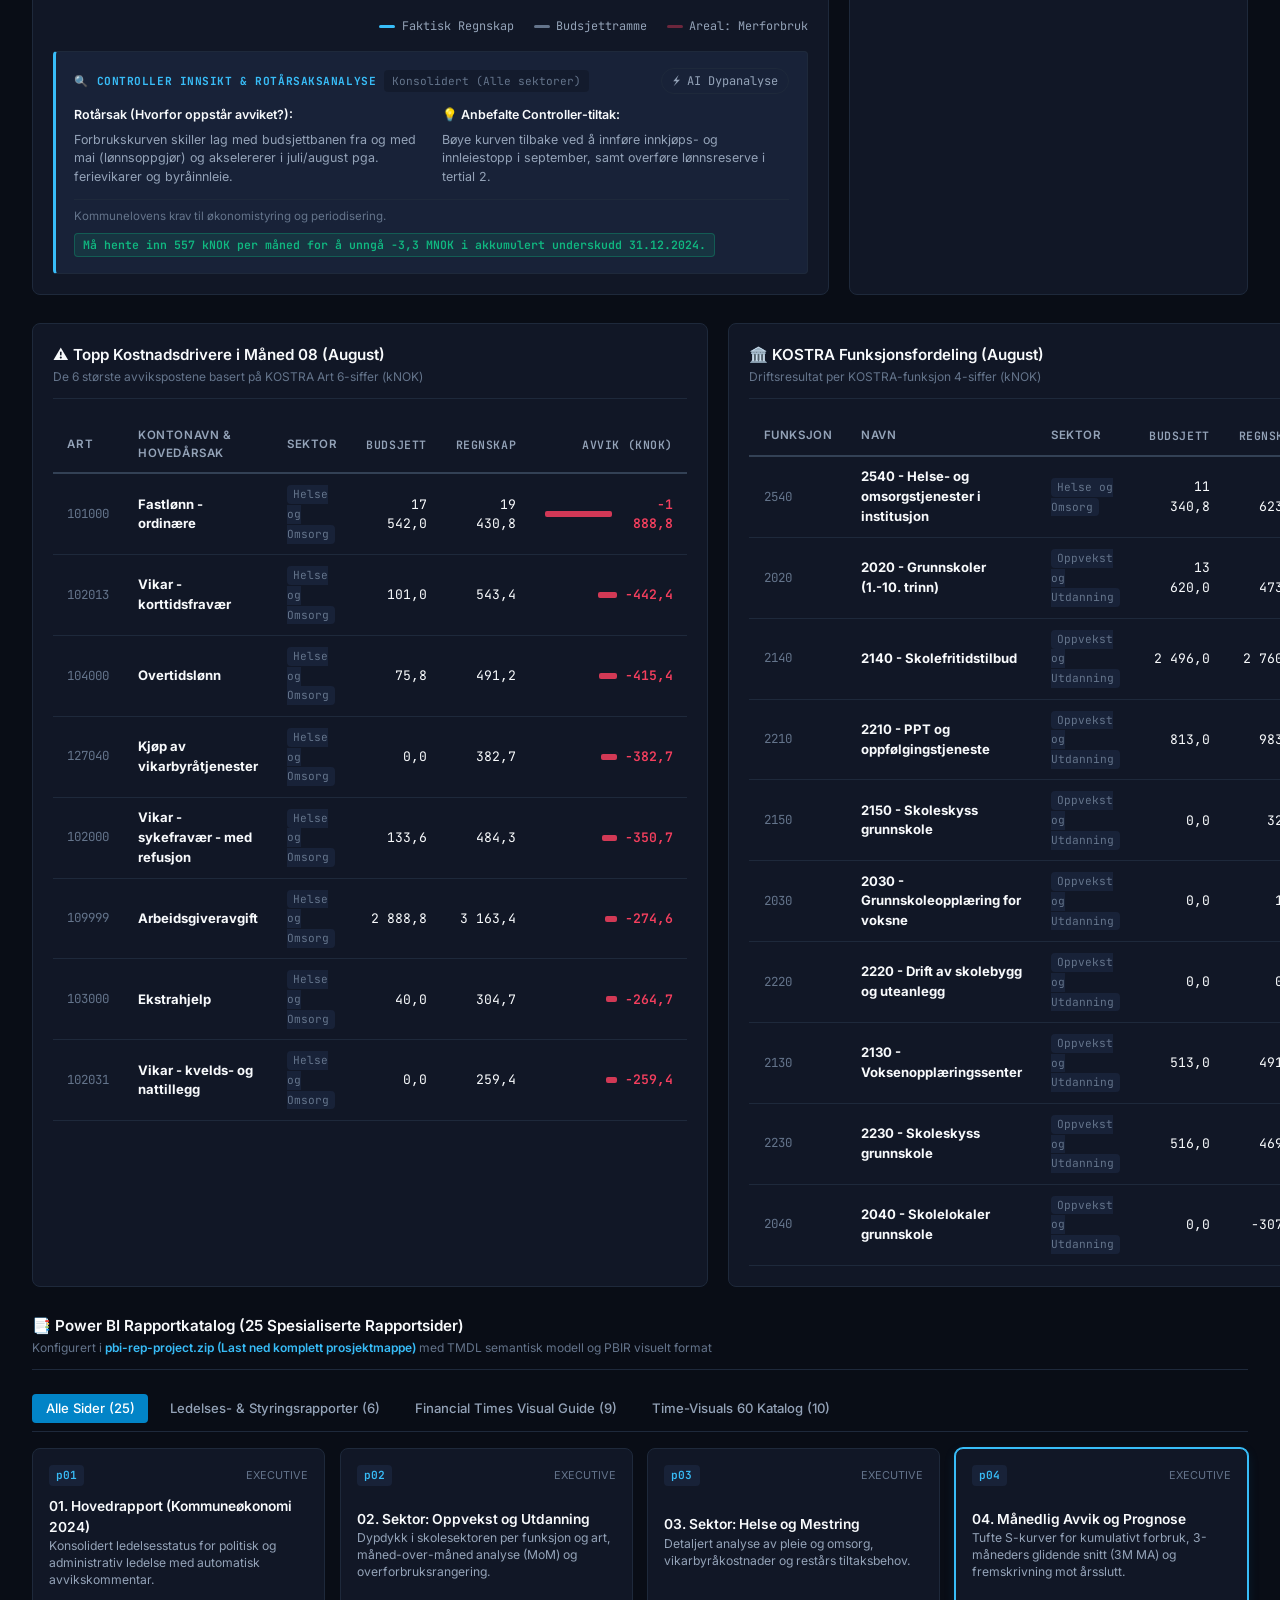
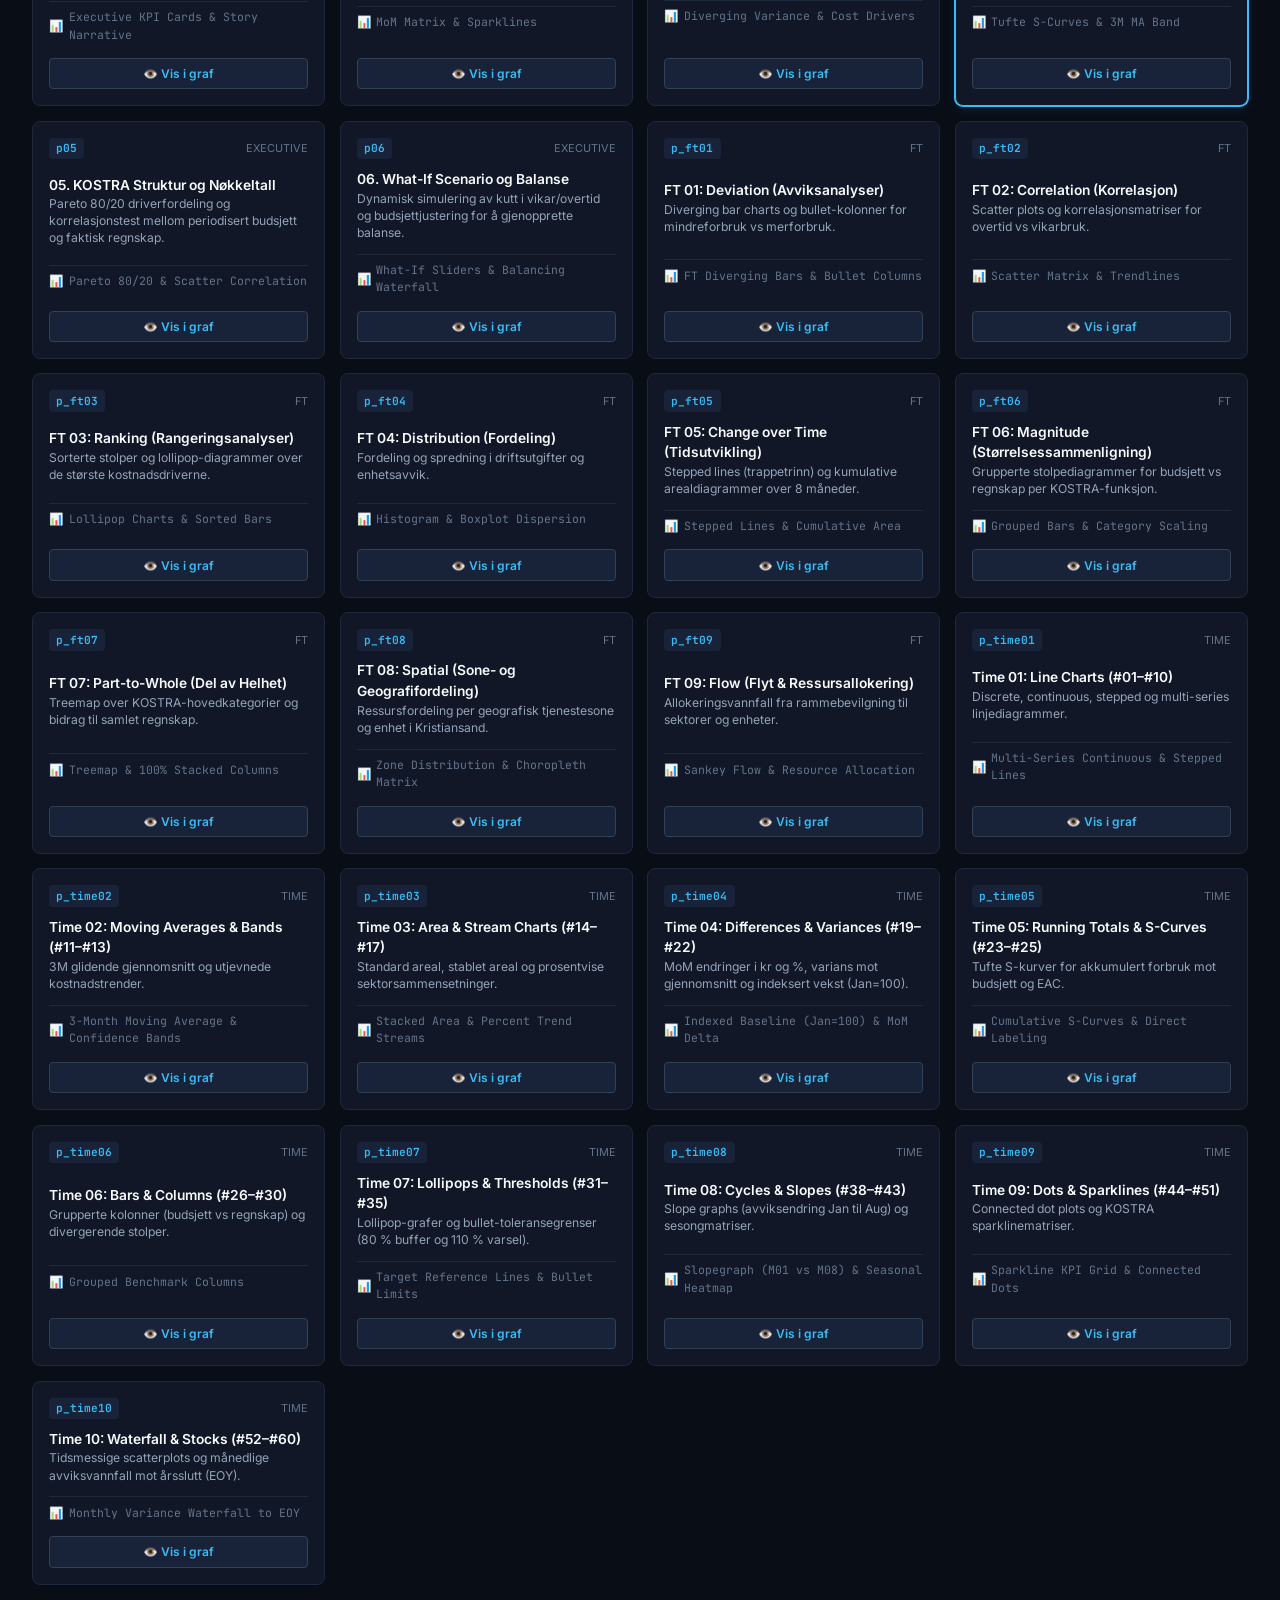
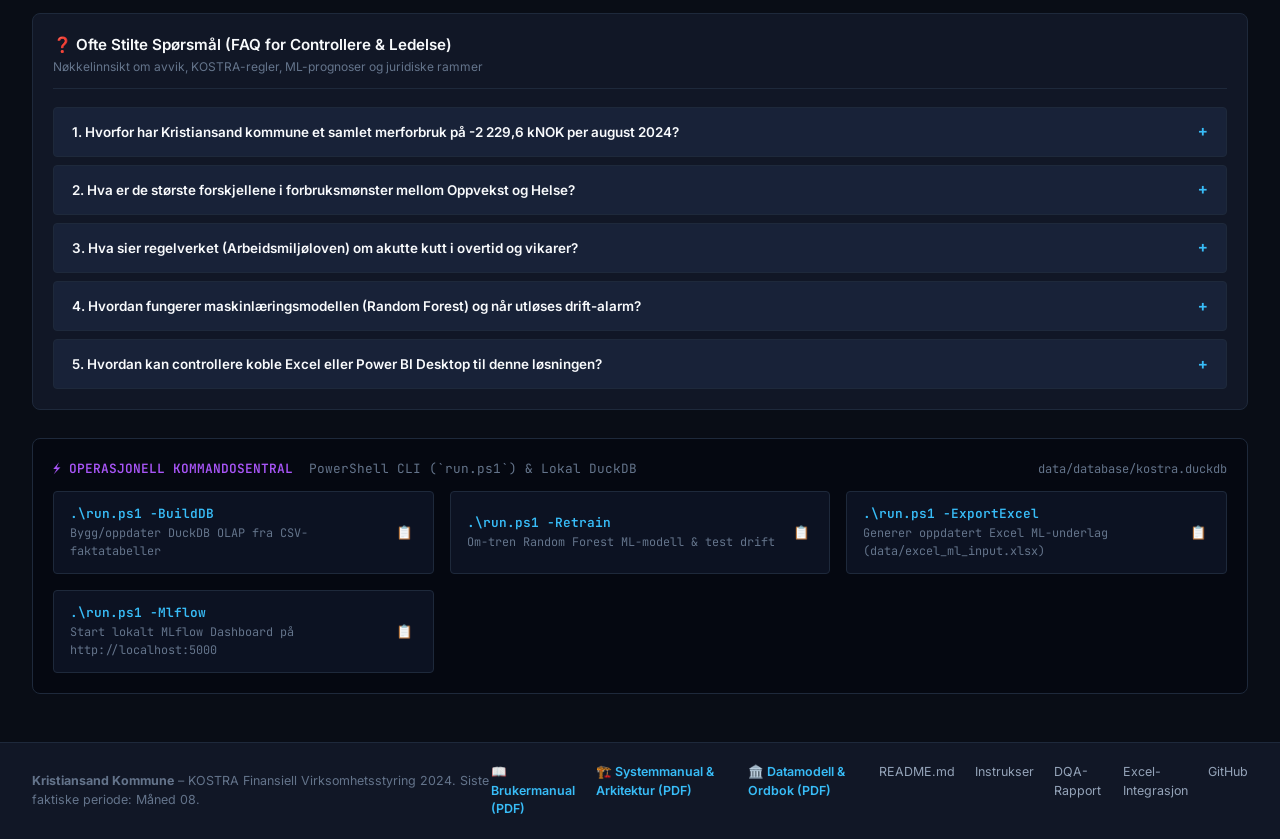
==== commit 7df0df79: "update" ====
--- a/index.html
+++ b/index.html
@@ -780,6 +780,9 @@
       <strong>Kristiansand Kommune</strong> – KOSTRA Finansiell Virksomhetsstyring 2024. Siste faktiske periode: Måned 08.
     </div>
     <div class="footer-links">
+      <a href="KOM-G_User_Guide.pdf" download="KOM-G_User_Guide.pdf" class="footer-link" style="color:var(--accent-cyan); font-weight:600;">📖 Brukermanual (PDF)</a>
+      <a href="KOM-G_System_Manual_and_Architecture.pdf" download="KOM-G_System_Manual_and_Architecture.pdf" class="footer-link" style="color:var(--accent-cyan); font-weight:600;">🏗️ Systemmanual & Arkitektur (PDF)</a>
+      <a href="KOM-G_Data_Model_and_Dictionary.pdf" download="KOM-G_Data_Model_and_Dictionary.pdf" class="footer-link" style="color:var(--accent-cyan); font-weight:600;">🏛️ Datamodell & Ordbok (PDF)</a>
       <a href="README.md" class="footer-link">README.md</a>
       <a href="instructions/README.md" class="footer-link">Instrukser</a>
       <a href="docs/07_Data_Quality_and_Assurance_Rapport.md" class="footer-link">DQA-Rapport</a>
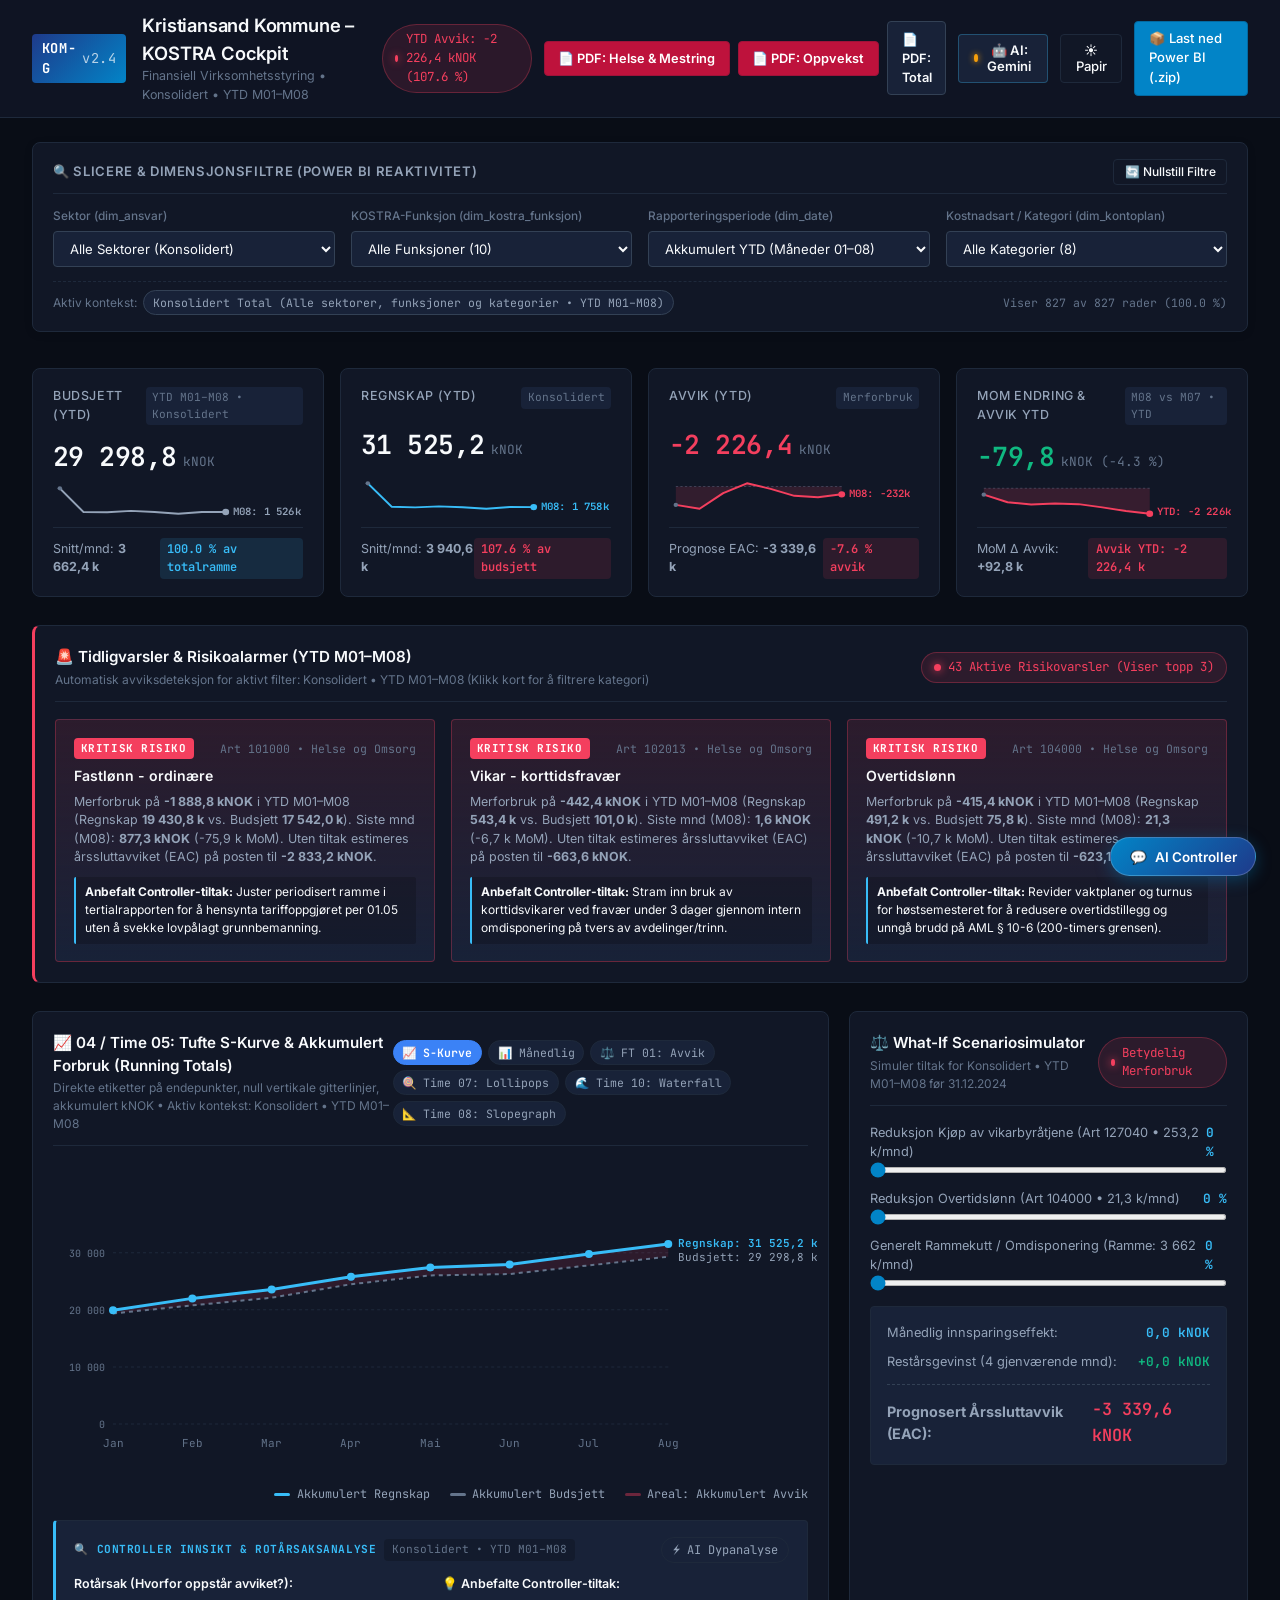
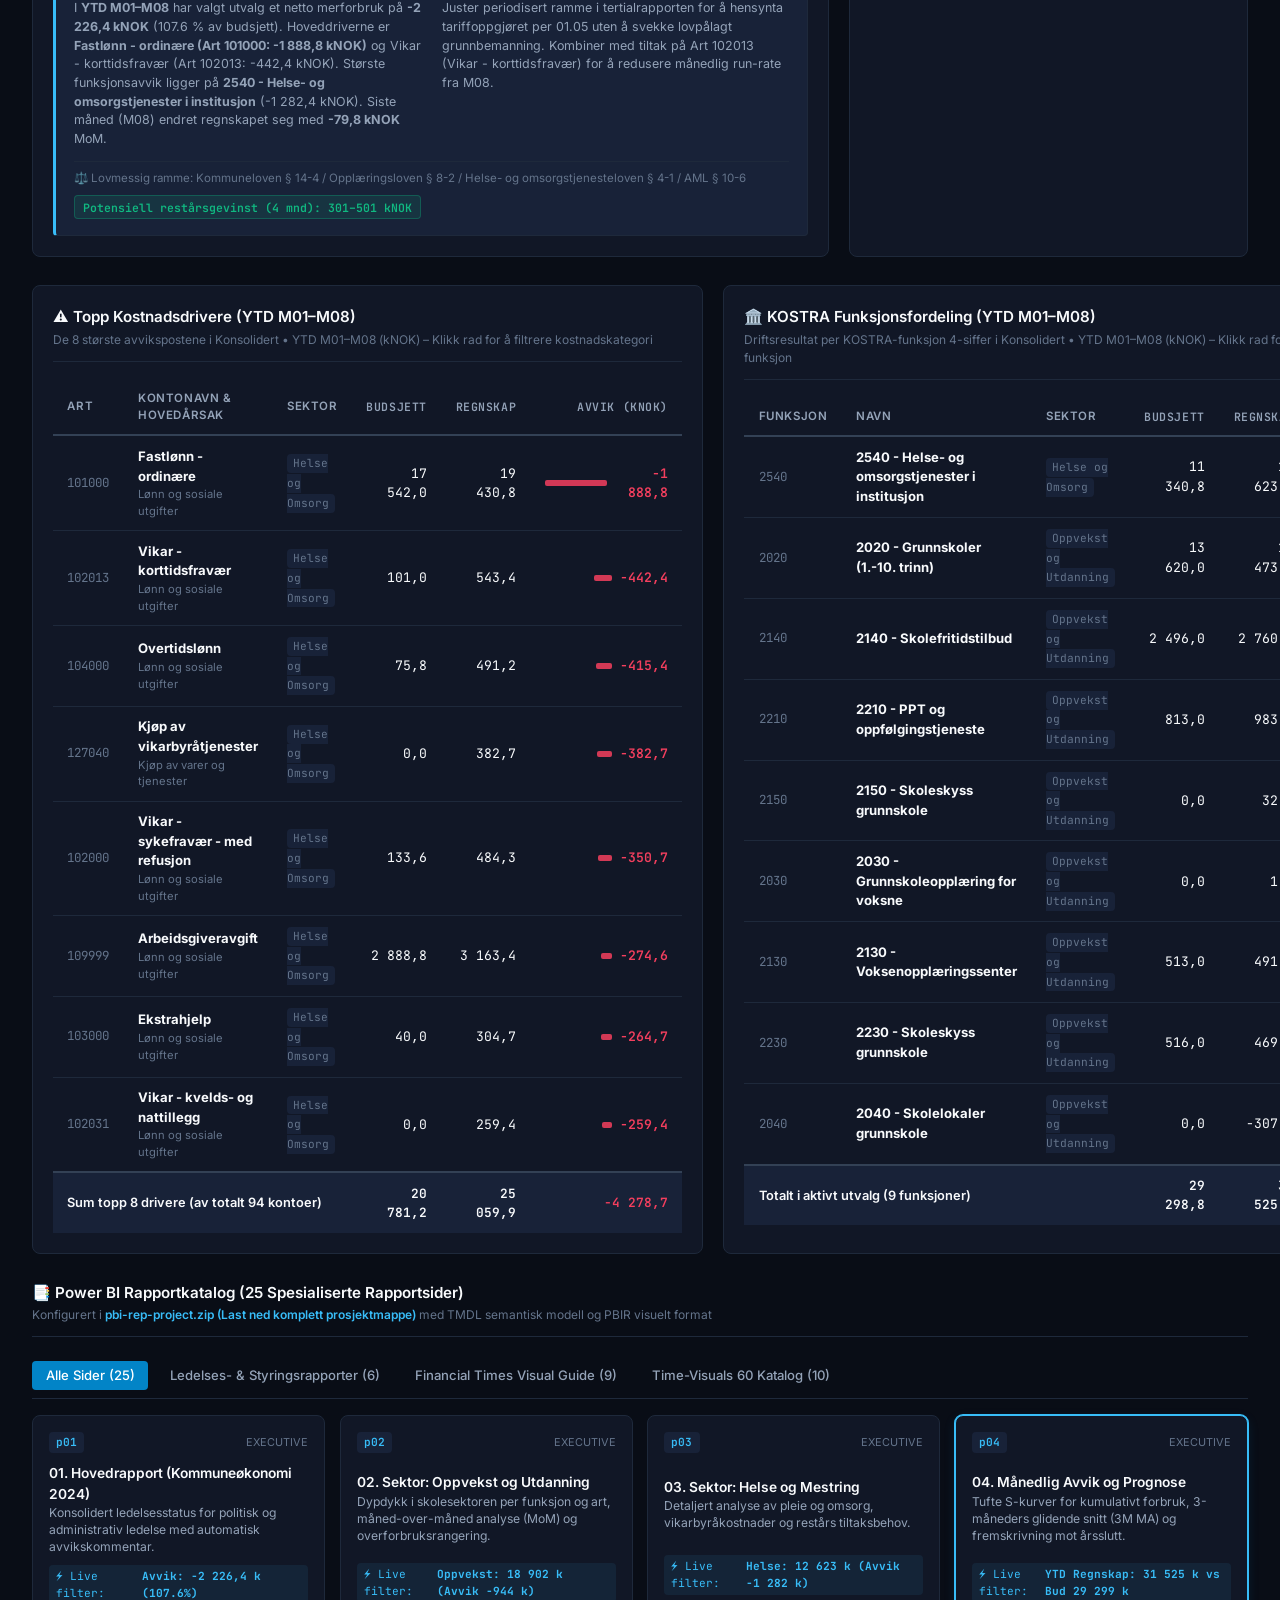
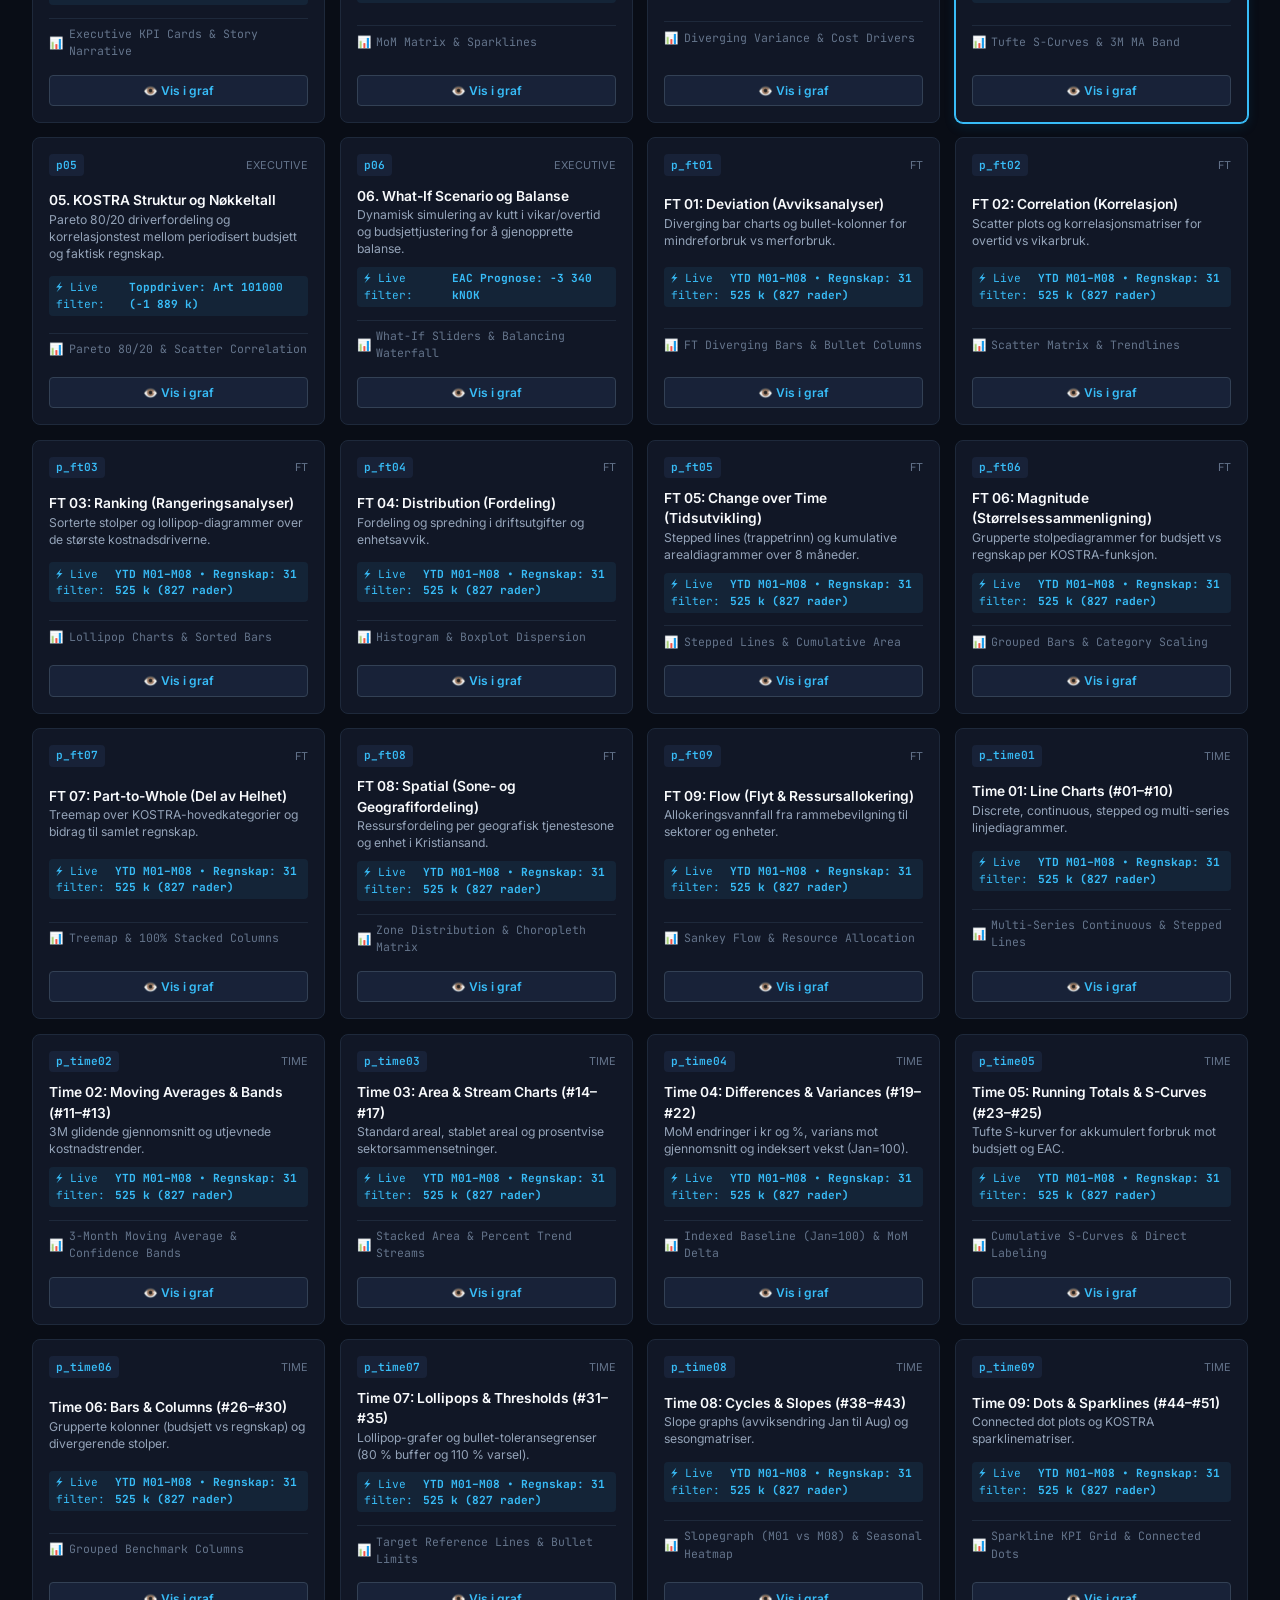
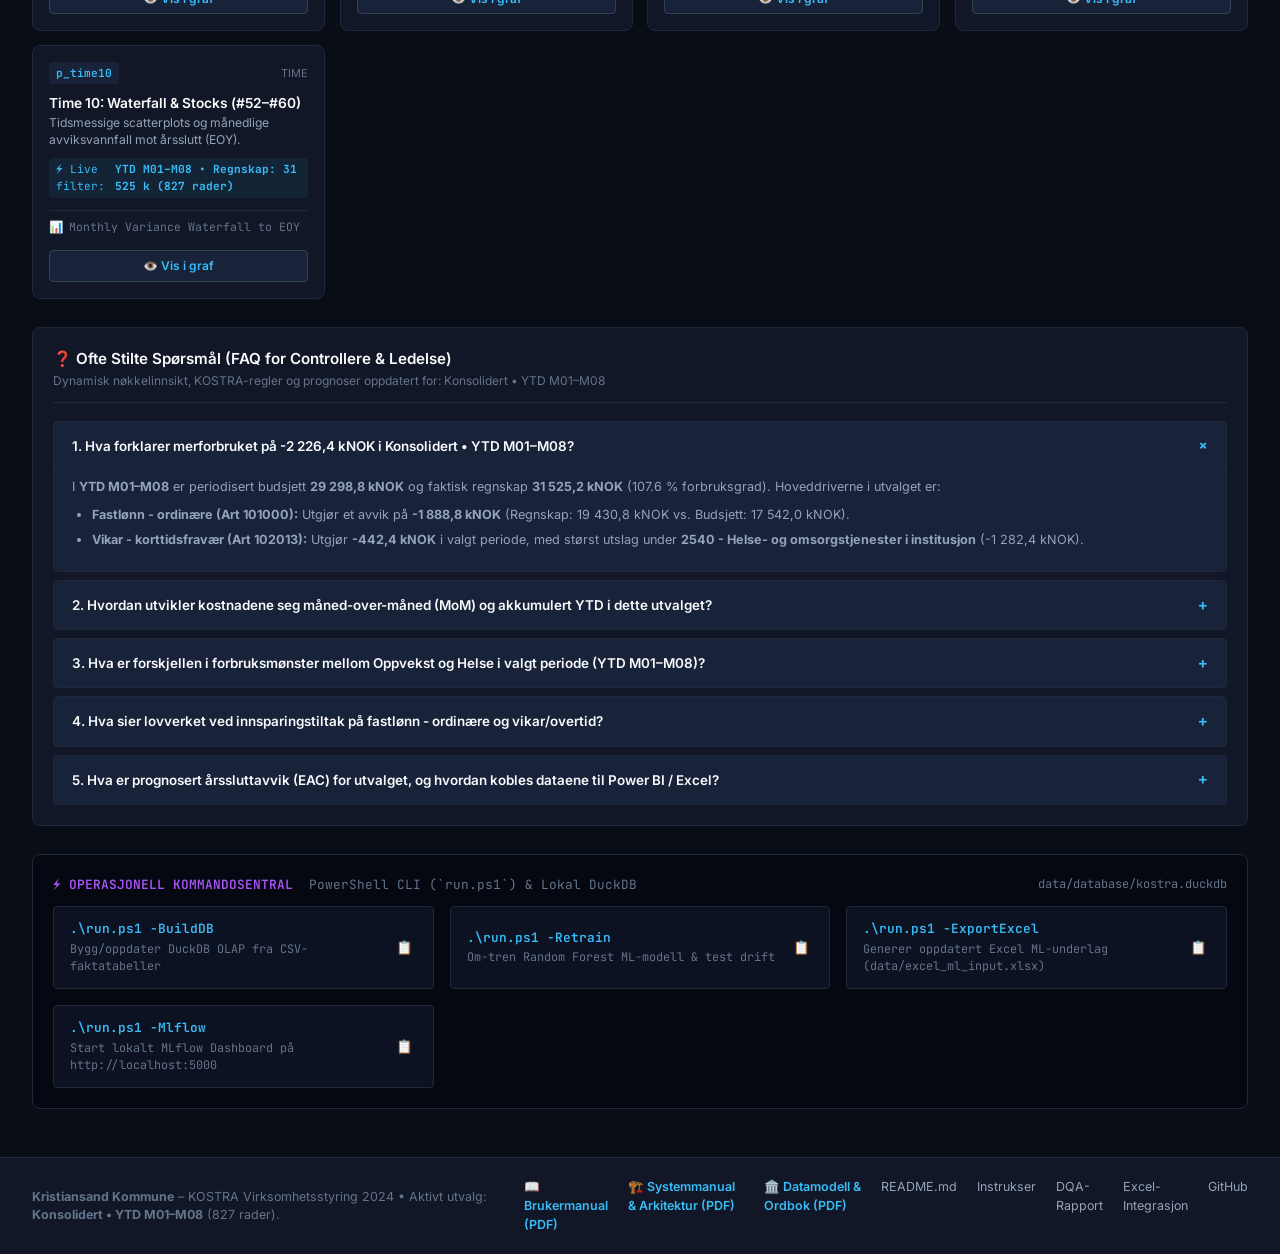
==== commit 6277073d: "update" ====
--- a/index.html
+++ b/index.html
@@ -18,8 +18,8 @@
         <span style="opacity: 0.7; font-weight: 400;">v2.4</span>
       </div>
       <div class="brand-title-wrap">
-        <h1>Kristiansand Kommune – KOSTRA Cockpit</h1>
-        <div class="brand-subtitle">Finansiell Virksomhetsstyring & Månedsrapport per August (Måned 08 / 2024)</div>
+        <h1 id="brand-main-title">Kristiansand Kommune – KOSTRA Cockpit</h1>
+        <div class="brand-subtitle" id="brand-subtitle">Finansiell Virksomhetsstyring & Månedsrapport per August (Måned 08 / 2024)</div>
       </div>
     </div>
 
@@ -139,144 +139,89 @@
 
     <!-- KPI Metrics Row (Edward Tufte Data-Ink High Precision Cards) -->
     <section class="kpi-grid" aria-label="Hovednøkkeltall">
-      <!-- KPI 1 -->
-      <article class="kpi-card">
+      <!-- KPI 1: Budsjett -->
+      <article class="kpi-card" id="kpi-card-1">
         <div class="kpi-header">
-          <span class="kpi-title" id="kpi1-title">Konsolidert YTD Regnskap</span>
-          <span class="kpi-tag" id="kpi1-tag">Måneder 01–08</span>
+          <span class="kpi-title" id="kpi1-title">Periodisert Budsjett</span>
+          <span class="kpi-tag" id="kpi1-tag">YTD M01–M08</span>
         </div>
         <div class="kpi-value-row">
-          <span class="kpi-value" id="kpi1-value">31 524,9</span>
-          <span class="kpi-unit">kNOK</span>
-        </div>
+          <span class="kpi-value" id="kpi1-value">29 295,2</span>
+          <span class="kpi-unit" id="kpi1-unit">kNOK</span>
+        </div>
+        <div class="kpi-sparkline-wrap" id="kpi1-sparkline" aria-label="Budsjettutvikling"></div>
         <div class="kpi-subtext">
-          <span id="kpi1-budget">Budsjett: <strong>29 295,2 k</strong></span>
-          <span class="variance-pill neg" id="kpi1-variance">-2 229,6 k (107,6 %)</span>
+          <span id="kpi1-subtext">Snitt/mnd: <strong>3 661,9 k</strong></span>
+          <span class="variance-pill neutral" id="kpi1-pill">100,0 % av ramme</span>
         </div>
       </article>
 
-      <!-- KPI 2 -->
-      <article class="kpi-card">
+      <!-- KPI 2: Regnskap -->
+      <article class="kpi-card" id="kpi-card-2">
         <div class="kpi-header">
-          <span class="kpi-title" id="kpi2-title">Oppvekst & Utdanning</span>
-          <span class="kpi-tag" id="kpi2-tag">KomSkole</span>
+          <span class="kpi-title" id="kpi2-title">Faktisk Regnskap</span>
+          <span class="kpi-tag" id="kpi2-tag">Konsolidert</span>
         </div>
         <div class="kpi-value-row">
-          <span class="kpi-value" id="kpi2-value">18 902,0</span>
-          <span class="kpi-unit">kNOK</span>
-        </div>
+          <span class="kpi-value" id="kpi2-value">31 524,9</span>
+          <span class="kpi-unit" id="kpi2-unit">kNOK</span>
+        </div>
+        <div class="kpi-sparkline-wrap" id="kpi2-sparkline" aria-label="Regnskapsutvikling"></div>
         <div class="kpi-subtext">
-          <span id="kpi2-budget">Budsjett: <strong>17 958,0 k</strong></span>
-          <span class="variance-pill neg" id="kpi2-variance">-944,0 k (105,3 %)</span>
+          <span id="kpi2-subtext">Snitt/mnd: <strong>3 940,6 k</strong></span>
+          <span class="variance-pill neg" id="kpi2-pill">107,6 % forbruk</span>
         </div>
       </article>
 
-      <!-- KPI 3 -->
-      <article class="kpi-card">
+      <!-- KPI 3: Avvik -->
+      <article class="kpi-card" id="kpi-card-3">
         <div class="kpi-header">
-          <span class="kpi-title" id="kpi3-title">Helse & Omsorg</span>
-          <span class="kpi-tag" id="kpi3-tag">Bomiljø</span>
+          <span class="kpi-title" id="kpi3-title">Avvik (Budsjett − Regnskap)</span>
+          <span class="kpi-tag" id="kpi3-tag">Merforbruk</span>
         </div>
         <div class="kpi-value-row">
-          <span class="kpi-value" id="kpi3-value">12 622,9</span>
-          <span class="kpi-unit">kNOK</span>
-        </div>
+          <span class="kpi-value" id="kpi3-value">-2 229,6</span>
+          <span class="kpi-unit" id="kpi3-unit">kNOK</span>
+        </div>
+        <div class="kpi-sparkline-wrap" id="kpi3-sparkline" aria-label="Månedlig avvik"></div>
         <div class="kpi-subtext">
-          <span id="kpi3-budget">Budsjett: <strong>11 337,2 k</strong></span>
-          <span class="variance-pill neg" id="kpi3-variance">-1 285,6 k (111,3 %)</span>
+          <span id="kpi3-subtext">Prognose EAC: <strong>-3 344,4 k</strong></span>
+          <span class="variance-pill neg" id="kpi3-pill">-7,6 % avvik</span>
         </div>
       </article>
 
-      <!-- KPI 4 -->
-      <article class="kpi-card">
+      <!-- KPI 4: MoM (Siste Måned Endring) & Sparkline Avvik YTD -->
+      <article class="kpi-card" id="kpi-card-4">
         <div class="kpi-header">
-          <span class="kpi-title" id="kpi4-title">Måned 08 (August Isolert)</span>
-          <span class="kpi-tag" id="kpi4-tag">Siste Måned</span>
+          <span class="kpi-title" id="kpi4-title">MoM Endring & Avvik YTD</span>
+          <span class="kpi-tag" id="kpi4-tag">M08 vs M07</span>
         </div>
         <div class="kpi-value-row">
-          <span class="kpi-value" id="kpi4-value">4 120,8</span>
-          <span class="kpi-unit">kNOK</span>
-        </div>
+          <span class="kpi-value" id="kpi4-value">+142,3</span>
+          <span class="kpi-unit" id="kpi4-unit">kNOK MoM</span>
+        </div>
+        <div class="kpi-sparkline-wrap" id="kpi4-sparkline" aria-label="Sparkline Avvik YTD"></div>
         <div class="kpi-subtext">
-          <span id="kpi4-budget">Budsjett: <strong>3 770,1 k</strong></span>
-          <span class="variance-pill neg" id="kpi4-variance">-350,7 k (109,3 %)</span>
+          <span id="kpi4-subtext">Avvik M08: <strong>-350,7 k</strong></span>
+          <span class="variance-pill neg" id="kpi4-pill">YTD Avvik: -2 229,6 k</span>
         </div>
       </article>
-
-      <!-- KPI 5 -->
-      <article class="kpi-card">
-        <div class="kpi-header">
-          <span class="kpi-title">ML Tidsserie-Modell</span>
-          <span class="kpi-tag">Random Forest</span>
-        </div>
-        <div class="kpi-value-row">
-          <span class="kpi-value" id="kpi5-value">4,3</span>
-          <span class="kpi-unit">kNOK MAE</span>
-        </div>
-        <div class="kpi-subtext">
-          <span>Modell R²: <strong>0.9657</strong></span>
-          <span class="variance-pill pos" id="kpi5-status">Ingen Drift (OK)</span>
-        </div>
-      </article>
     </section>
 
     <!-- Early Warnings & Risk Alert Panel -->
-    <section class="panel warning-panel" aria-label="Tidligvarsler og Risikoanalyse">
+    <section class="panel warning-panel" id="warning-panel-section" aria-label="Tidligvarsler og Risikoanalyse">
       <div class="panel-header">
         <div class="panel-title-wrap">
-          <h2>🚨 Tidligvarsler & Risikoalarmer (Early Warnings)</h2>
-          <div class="panel-subtitle">Automatisk avviksdeteksjon for budsjettrammer, run-rate og sesongvariasjoner</div>
-        </div>
-        <div class="status-indicator">
+          <h2 id="warnings-main-title">🚨 Tidligvarsler & Risikoalarmer (Early Warnings)</h2>
+          <div class="panel-subtitle" id="warnings-main-subtitle">Automatisk avviksdeteksjon for budsjettrammer, run-rate og sesongvariasjoner</div>
+        </div>
+        <div class="status-indicator" id="warnings-status-badge">
           <span class="pulse-dot"></span> 3 Aktive Risikovarsler
         </div>
       </div>
 
-      <div class="warnings-grid">
-        <!-- Warning 1: Kritisk Vikarbyrå -->
-        <article class="warning-card crit">
-          <div class="warning-header">
-            <span class="warning-badge crit">KRITISK RISIKO</span>
-            <span class="warning-code">Art 127040</span>
-          </div>
-          <h3 class="warning-title">Eksplosjon i vikarbyråinnleie (Helse og omsorg)</h3>
-          <p class="warning-text">
-            Ubudsjettert innleie har nådd <strong>253,2 kNOK</strong> i august alene (382,7 kNOK YTD). Uten umiddelbar innleiestopp vil årssluttkostnaden passere <strong>1 400 kNOK</strong>.
-          </p>
-          <div class="warning-action">
-            <strong>Anbefalt Controller-tiltak:</strong> Iverksett administrativ godkjenningsplikt for ekstern innleie over avdelingsledernivå.
-          </div>
-        </article>
-
-        <!-- Warning 2: Fastlønnsavvik ved Skolestart -->
-        <article class="warning-card warn">
-          <div class="warning-header">
-            <span class="warning-badge warn">BETYDELIG AVVIK</span>
-            <span class="warning-code">Art 101000</span>
-          </div>
-          <h3 class="warning-title">Helårsvirkning av lønnsoppgjøret & bemanningsfaktor</h3>
-          <p class="warning-text">
-            Fastlønnsavviket er akkumulert til <strong>-1 414,0 kNOK</strong> i Oppvekst og <strong>-474,9 kNOK</strong> i Helse. Periodiseringen reflekterer ikke tariffendringen per 01.05.
-          </p>
-          <div class="warning-action">
-            <strong>Anbefalt Controller-tiltak:</strong> Juster periodisert ramme i tertial 2 for å unngå feilaktig panikk-kutting i kjerneundervisning.
-          </div>
-        </article>
-
-        <!-- Warning 3: Overtid og kveldstillegg -->
-        <article class="warning-card warn">
-          <div class="warning-header">
-            <span class="warning-badge warn">MODERAT RISIKO</span>
-            <span class="warning-code">Art 104000 & 102031</span>
-          </div>
-          <h3 class="warning-title">Overtidstopp og ubudsjetterte turnustillegg ved skolestart</h3>
-          <p class="warning-text">
-            Overtid og turnustillegg for vikarer overskred budsjett med <strong>-88,9 kNOK</strong> i august. Arbeidsmiljølovens 200-timers grense for overtid nærmer seg for nøkkelpersonell.
-          </p>
-          <div class="warning-action">
-            <strong>Anbefalt Controller-tiltak:</strong> Gjennomgå vaktplaner og turnus for høstsemesteret for å redusere overtidstillegg.
-          </div>
-        </article>
+      <div class="warnings-grid" id="warnings-grid">
+        <!-- Dynamically injected by assets/js/dashboard.js based on active slicers -->
       </div>
     </section>
 
@@ -340,8 +285,8 @@
       <div class="panel">
         <div class="panel-header">
           <div class="panel-title-wrap">
-            <h2>⚖️ What-If Scenariosimulator</h2>
-            <div class="panel-subtitle">Simuler tiltak for å gjenopprette balanse før 31.12.2024</div>
+            <h2 id="sim-main-title">⚖️ What-If Scenariosimulator</h2>
+            <div class="panel-subtitle" id="sim-main-subtitle">Simuler tiltak for å gjenopprette balanse før 31.12.2024</div>
           </div>
           <div id="sim-status-badge" class="status-indicator">
             <span class="pulse-dot"></span> Betydelig Merforbruk
@@ -349,28 +294,28 @@
         </div>
 
         <div class="simulator-controls">
-          <!-- Slider 1: Vikarbyrå -->
+          <!-- Slider 1: Primary Driver / Vikarbyrå -->
           <div class="slider-group">
             <div class="slider-label-row">
-              <span>Reduksjon i Vikarbyråinnleie (Art 127040)</span>
+              <span id="sim-label-1">Reduksjon i Vikarbyråinnleie (Art 127040)</span>
               <span id="val-vikar" class="slider-value-badge">0 %</span>
             </div>
-            <input type="range" id="slider-vikar" class="custom-slider" min="0" max="100" value="0" step="5" aria-label="Vikarbyrå reduksjon prosent">
-          </div>
-
-          <!-- Slider 2: Overtid -->
+            <input type="range" id="slider-vikar" class="custom-slider" min="0" max="100" value="0" step="5" aria-label="Driver 1 reduksjon prosent">
+          </div>
+
+          <!-- Slider 2: Secondary Driver / Overtid -->
           <div class="slider-group">
             <div class="slider-label-row">
-              <span>Reduksjon i Overtid (Art 104000)</span>
+              <span id="sim-label-2">Reduksjon i Overtid (Art 104000)</span>
               <span id="val-overtid" class="slider-value-badge">0 %</span>
             </div>
-            <input type="range" id="slider-overtid" class="custom-slider" min="0" max="100" value="0" step="5" aria-label="Overtid reduksjon prosent">
+            <input type="range" id="slider-overtid" class="custom-slider" min="0" max="100" value="0" step="5" aria-label="Driver 2 reduksjon prosent">
           </div>
 
           <!-- Slider 3: Omdisponering -->
           <div class="slider-group">
             <div class="slider-label-row">
-              <span>Generelt Rammekutt / Omdisponering</span>
+              <span id="sim-label-3">Generelt Rammekutt / Omdisponering</span>
               <span id="val-omdisp" class="slider-value-badge">0 %</span>
             </div>
             <input type="range" id="slider-omdisp" class="custom-slider" min="0" max="10" value="0" step="0.5" aria-label="Generell omdisponering prosent">
@@ -380,16 +325,16 @@
         <!-- Calculated Live Result Box -->
         <div class="simulator-result-box">
           <div class="sim-row">
-            <span class="label">Månedlig innsparingseffekt:</span>
+            <span class="label" id="sim-monthly-label">Månedlig innsparingseffekt:</span>
             <span id="sim-monthly-save" class="val" style="color:var(--accent-cyan);">0,0 kNOK</span>
           </div>
           <div class="sim-row">
-            <span class="label">Restårsgevinst (Sep–Des, 4 mnd):</span>
+            <span class="label" id="sim-restar-label">Restårsgevinst (Sep–Des, 4 mnd):</span>
             <span id="sim-restar-save" class="val" style="color:var(--variance-pos);">0,0 kNOK</span>
           </div>
           <div class="sim-divider"></div>
           <div class="sim-row" style="font-size:0.9rem;">
-            <span class="label"><strong>Prognosert Årssluttavvik (EAC):</strong></span>
+            <span class="label"><strong id="sim-eoy-label">Prognosert Årssluttavvik (EAC):</strong></span>
             <span id="sim-eoy-result" class="val" style="font-size:1.05rem; color:var(--variance-neg);">-3 344,4 kNOK</span>
           </div>
         </div>
@@ -399,17 +344,17 @@
     <!-- Two-Column Financial Tables: Drivers & Kostra Functions -->
     <section class="content-grid-2col">
       
-      <!-- Table 1: Største Kostnadsdrivere i August -->
+      <!-- Table 1: Største Kostnadsdrivere -->
       <div class="panel">
         <div class="panel-header">
           <div class="panel-title-wrap">
-            <h2>⚠️ Topp Kostnadsdrivere i Måned 08 (August)</h2>
-            <div class="panel-subtitle">De 6 største avvikspostene basert på KOSTRA Art 6-siffer (kNOK)</div>
+            <h2 id="drivers-table-title">⚠️ Topp Kostnadsdrivere (YTD M01–M08)</h2>
+            <div class="panel-subtitle" id="drivers-table-subtitle">De største avvikspostene basert på KOSTRA Art 6-siffer (kNOK) – Klikk rad for å filtrere kategori</div>
           </div>
         </div>
 
         <div class="tufte-table-wrap">
-          <table class="tufte-table" aria-label="Topp kostnadsdrivere i august">
+          <table class="tufte-table" aria-label="Topp kostnadsdrivere">
             <thead>
               <tr>
                 <th>Art</th>
@@ -423,6 +368,7 @@
             <tbody id="drivers-table-body">
               <!-- Injected by assets/js/dashboard.js -->
             </tbody>
+            <tfoot id="drivers-table-foot"></tfoot>
           </table>
         </div>
       </div>
@@ -431,8 +377,8 @@
       <div class="panel">
         <div class="panel-header">
           <div class="panel-title-wrap">
-            <h2>🏛️ KOSTRA Funksjonsfordeling (August)</h2>
-            <div class="panel-subtitle">Driftsresultat per KOSTRA-funksjon 4-siffer (kNOK)</div>
+            <h2 id="functions-table-title">🏛️ KOSTRA Funksjonsfordeling (YTD M01–M08)</h2>
+            <div class="panel-subtitle" id="functions-table-subtitle">Driftsresultat per KOSTRA-funksjon 4-siffer (kNOK) – Klikk rad for å filtrere funksjon</div>
           </div>
         </div>
 
@@ -451,6 +397,7 @@
             <tbody id="functions-table-body">
               <!-- Injected by assets/js/dashboard.js -->
             </tbody>
+            <tfoot id="functions-table-foot"></tfoot>
           </table>
         </div>
       </div>
@@ -460,8 +407,8 @@
     <section class="catalog-section">
       <div class="panel-header" style="margin-bottom:0.5rem;">
         <div class="panel-title-wrap">
-          <h2>📑 Power BI Rapportkatalog (25 Spesialiserte Rapportsider)</h2>
-          <div class="panel-subtitle">Konfigurert i <a href="pbi-rep-project.zip" download="pbi-rep-project.zip" style="color:var(--accent-cyan);text-decoration:none;font-weight:600;">pbi-rep-project.zip (Last ned komplett prosjektmappe)</a> med TMDL semantisk modell og PBIR visuelt format</div>
+          <h2 id="catalog-main-title">📑 Power BI Rapportkatalog (25 Spesialiserte Rapportsider)</h2>
+          <div class="panel-subtitle" id="catalog-main-subtitle">Konfigurert i <a href="pbi-rep-project.zip" download="pbi-rep-project.zip" style="color:var(--accent-cyan);text-decoration:none;font-weight:600;">pbi-rep-project.zip (Last ned komplett prosjektmappe)</a> med TMDL semantisk modell og PBIR visuelt format</div>
         </div>
       </div>
 
@@ -481,82 +428,13 @@
     <section class="panel faq-panel" aria-label="Ofte Stilte Spørsmål">
       <div class="panel-header">
         <div class="panel-title-wrap">
-          <h2>❓ Ofte Stilte Spørsmål (FAQ for Controllere & Ledelse)</h2>
-          <div class="panel-subtitle">Nøkkelinnsikt om avvik, KOSTRA-regler, ML-prognoser og juridiske rammer</div>
-        </div>
-      </div>
-
-      <div class="faq-list">
-        <!-- Q1 -->
-        <div class="faq-item">
-          <button class="faq-question" aria-expanded="false">
-            <span>1. Hvorfor har Kristiansand kommune et samlet merforbruk på -2 229,6 kNOK per august 2024?</span>
-            <span class="faq-chevron">+</span>
-          </button>
-          <div class="faq-answer">
-            <p>Merforbruket drives primært av to hovedfaktorer:</p>
-            <ul>
-              <li><strong>Helårsvirkning av lønnsoppgjøret (Art 101000):</strong> Utgjør et samlet avvik på <strong>-1 888,9 kNOK</strong> (-1 414,0 kNOK i skole og -474,9 kNOK i helse). Budsjettet ble periodisert lineært før tariffendringene fra 1. mai trådte i kraft.</li>
-              <li><strong>Akutt innleie av vikarbyrå (Art 127040):</strong> Pleie og omsorg i institusjon/bolig (funksjon 2540) har hatt et ubudsjettert merforbruk på <strong>382,7 kNOK</strong> YTD (hvorav 253,2 kNOK kom i august) pga. rekrutteringsutfordringer og ferieavvikling.</li>
-            </ul>
-          </div>
-        </div>
-
-        <!-- Q2 -->
-        <div class="faq-item">
-          <button class="faq-question" aria-expanded="false">
-            <span>2. Hva er de største forskjellene i forbruksmønster mellom Oppvekst og Helse?</span>
-            <span class="faq-chevron">+</span>
-          </button>
-          <div class="faq-answer">
-            <p><strong>Oppvekst og Utdanning (105,3 % forbruk):</strong> Avvikene er konsentrert rundt fastlønn og korttidsvikarer ved skolestart (august), men sektoren har stabil grunnbemanning og lav ekstern innleie.</p>
-            <p><strong>Helse og Omsorg (111,3 % forbruk):</strong> Har kontinuerlig 24/7 døgnturnus. Vikarbyrå og turnustillegg utgjør over 40 % av avviket, noe som gir betydelig høyere operasjonell og økonomisk volatilitet.</p>
-          </div>
-        </div>
-
-        <!-- Q3 -->
-        <div class="faq-item">
-          <button class="faq-question" aria-expanded="false">
-            <span>3. Hva sier regelverket (Arbeidsmiljøloven) om akutte kutt i overtid og vikarer?</span>
-            <span class="faq-chevron">+</span>
-          </button>
-          <div class="faq-answer">
-            <p>Kutt i overtid og vikarer må balanseres mot lovpålagte bemanningsnormer:</p>
-            <ul>
-              <li><strong>Opplæringsloven § 8-2:</strong> Lærernormen setter absolutte krav til lærertetthet i grunnskolen (maks 15 elever per lærer på 1.–4. trinn). Vikarkutt kan ikke bryte denne normen.</li>
-              <li><strong>Helse- og omsorgstjenesteloven § 4-1:</strong> Kommunen har plikt til å yte forsvarlige helsetjenester. Total innleiestopp uten intern omdisponering kan være uforsvarlig.</li>
-              <li><strong>Arbeidsmiljøloven § 10-6:</strong> Maks 10 timer overtid per uke (25 timer per 4 uker). Høyt overtidspress øker risikoen for lovbrudd og sykefravær.</li>
-            </ul>
-          </div>
-        </div>
-
-        <!-- Q4 -->
-        <div class="faq-item">
-          <button class="faq-question" aria-expanded="false">
-            <span>4. Hvordan fungerer maskinlæringsmodellen (Random Forest) og når utløses drift-alarm?</span>
-            <span class="faq-chevron">+</span>
-          </button>
-          <div class="faq-answer">
-            <p>Modellen i <code>src/retrain_pipeline.py</code> trenes på måned, kvartal, KOSTRA-funksjon, kontokode og budsjettramme. Den oppnår en <strong>R² på 0.9657</strong> og test-MAE på <strong>4,3 kNOK</strong>.</p>
-            <p><strong>Model Drift:</strong> Hvis gjennomsnittlig prediksjonsfeil for nye måneder øker med over <strong>20 %</strong> mot baseline, genereres en automatisk <em>Drift Alert</em> i MLflow, og controllere varsles om å rekalibrere sesongvektene.</p>
-          </div>
-        </div>
-
-        <!-- Q5 -->
-        <div class="faq-item">
-          <button class="faq-question" aria-expanded="false">
-            <span>5. Hvordan kan controllere koble Excel eller Power BI Desktop til denne løsningen?</span>
-            <span class="faq-chevron">+</span>
-          </button>
-          <div class="faq-answer">
-            <p>Det finnes tre direkte integrasjonsmetoder (se <a href="docs/POWERBI_TO_EXCEL_INTEGRATION.md" style="color:var(--accent-cyan);">integrasjonsguiden</a>):</p>
-            <ul>
-              <li><strong>Power BI PBIP:</strong> Dobbeltklikk på <code>pbi-rep-project.pbip</code> for direkte tilgang til TMDL-modellen og 78 DAX-måltall.</li>
-              <li><strong>DuckDB SQL / Python:</strong> Koble direkte til <code>data/database/kostra.duckdb</code> for lynraske OLAP-spørringer.</li>
-              <li><strong>Excel Eksport:</strong> Kjør <code>.\run.ps1 -ExportExcel</code> for å få et ferdig PivotTable-underlag i <code>data/excel_ml_input.xlsx</code>.</li>
-            </ul>
-          </div>
-        </div>
+          <h2 id="faq-main-title">❓ Ofte Stilte Spørsmål (FAQ for Controllere & Ledelse)</h2>
+          <div class="panel-subtitle" id="faq-main-subtitle">Dynamisk nøkkelinnsikt om avvik, KOSTRA-regler, ML-prognoser og juridiske rammer for valgt filter</div>
+        </div>
+      </div>
+
+      <div class="faq-list" id="faq-list-container">
+        <!-- Dynamically injected by assets/js/dashboard.js based on active slicers -->
       </div>
     </section>
 
@@ -664,7 +542,7 @@
       <div class="chatbot-body" id="chatbot-messages">
         <!-- Initial welcome message from bot -->
         <div class="chat-message bot">
-          <div class="chat-bubble">
+          <div class="chat-bubble" id="chatbot-welcome-bubble">
             Hei Frank! Jeg er din <strong>AI Project Controller</strong> for Kristiansand kommune. Jeg har sanntidstilgang til tallene i <code>kostra.duckdb</code>.
             <br><br>Hva vil du undersøke i august-regnskapet?
           </div>
@@ -672,9 +550,9 @@
       </div>
 
       <!-- Quick Prompt Suggestions -->
-      <div class="chatbot-prompts">
-        <button class="chat-prompt-pill" data-prompt="Hvorfor er avviket så stort i august?">Hvorfor stort avvik i aug?</button>
-        <button class="chat-prompt-pill" data-prompt="Hvor mye koster vikarbyrå i helse?">Hva koster vikarbyrå?</button>
+      <div class="chatbot-prompts" id="chatbot-prompts">
+        <button class="chat-prompt-pill" data-prompt="Hvorfor er avviket så stort i valgt utvalg?">Hvorfor avvik i utvalg?</button>
+        <button class="chat-prompt-pill" data-prompt="Hva er de største kostnadsdriverne og MoM-endringene?">Største drivere & MoM?</button>
         <button class="chat-prompt-pill" data-prompt="Hva sier arbeidsmiljøloven om overtidskutt?">Arbeidsmiljøloven & overtid?</button>
         <button class="chat-prompt-pill" data-prompt="Hva er prognosert EAC for årsslutt?">Hva er prognosert EAC?</button>
       </div>
@@ -776,7 +654,7 @@
 
   <!-- 4. Footer -->
   <footer class="footer">
-    <div>
+    <div id="footer-dynamic-summary">
       <strong>Kristiansand Kommune</strong> – KOSTRA Finansiell Virksomhetsstyring 2024. Siste faktiske periode: Måned 08.
     </div>
     <div class="footer-links">
--- a/assets/css/dashboard.css
+++ b/assets/css/dashboard.css
@@ -456,6 +456,69 @@
   background: var(--variance-pos-bg);
 }
 
+.variance-pill.neutral {
+  color: var(--accent-cyan);
+  background: rgba(56, 189, 248, 0.12);
+}
+
+.kpi-sparkline-wrap {
+  width: 100%;
+  height: 36px;
+  margin: 0.25rem 0 0.1rem;
+  display: flex;
+  align-items: center;
+}
+
+.kpi-sparkline-svg {
+  width: 100%;
+  height: 36px;
+  overflow: visible;
+  display: block;
+}
+
+.tufte-table tbody tr.clickable-row {
+  cursor: pointer;
+  transition: background-color var(--transition-fast);
+}
+
+.tufte-table tbody tr.clickable-row:hover td {
+  background-color: rgba(56, 189, 248, 0.08);
+}
+
+.tufte-table tbody tr.active-filter-row td {
+  background-color: rgba(56, 189, 248, 0.14);
+}
+
+.tufte-table tfoot td {
+  border-top: 2px solid var(--border-prominent);
+  border-bottom: none;
+  font-weight: 600;
+  background-color: var(--bg-surface-elevated);
+  font-size: 0.8rem;
+}
+
+.warning-card.pos {
+  border-color: var(--variance-pos-border);
+  background: linear-gradient(180deg, var(--variance-pos-bg) 0%, var(--bg-surface-elevated) 100%);
+}
+
+.warning-badge.pos {
+  background: var(--variance-pos);
+  color: #ffffff;
+}
+
+.card-live-metric {
+  font-family: var(--font-mono);
+  font-size: 0.7rem;
+  color: var(--accent-cyan);
+  background: rgba(56, 189, 248, 0.08);
+  padding: 0.2rem 0.45rem;
+  border-radius: var(--radius-sm);
+  display: flex;
+  justify-content: space-between;
+  align-items: center;
+}
+
 /* Two Column Financial Section */
 .content-grid-2col {
   display: grid;
